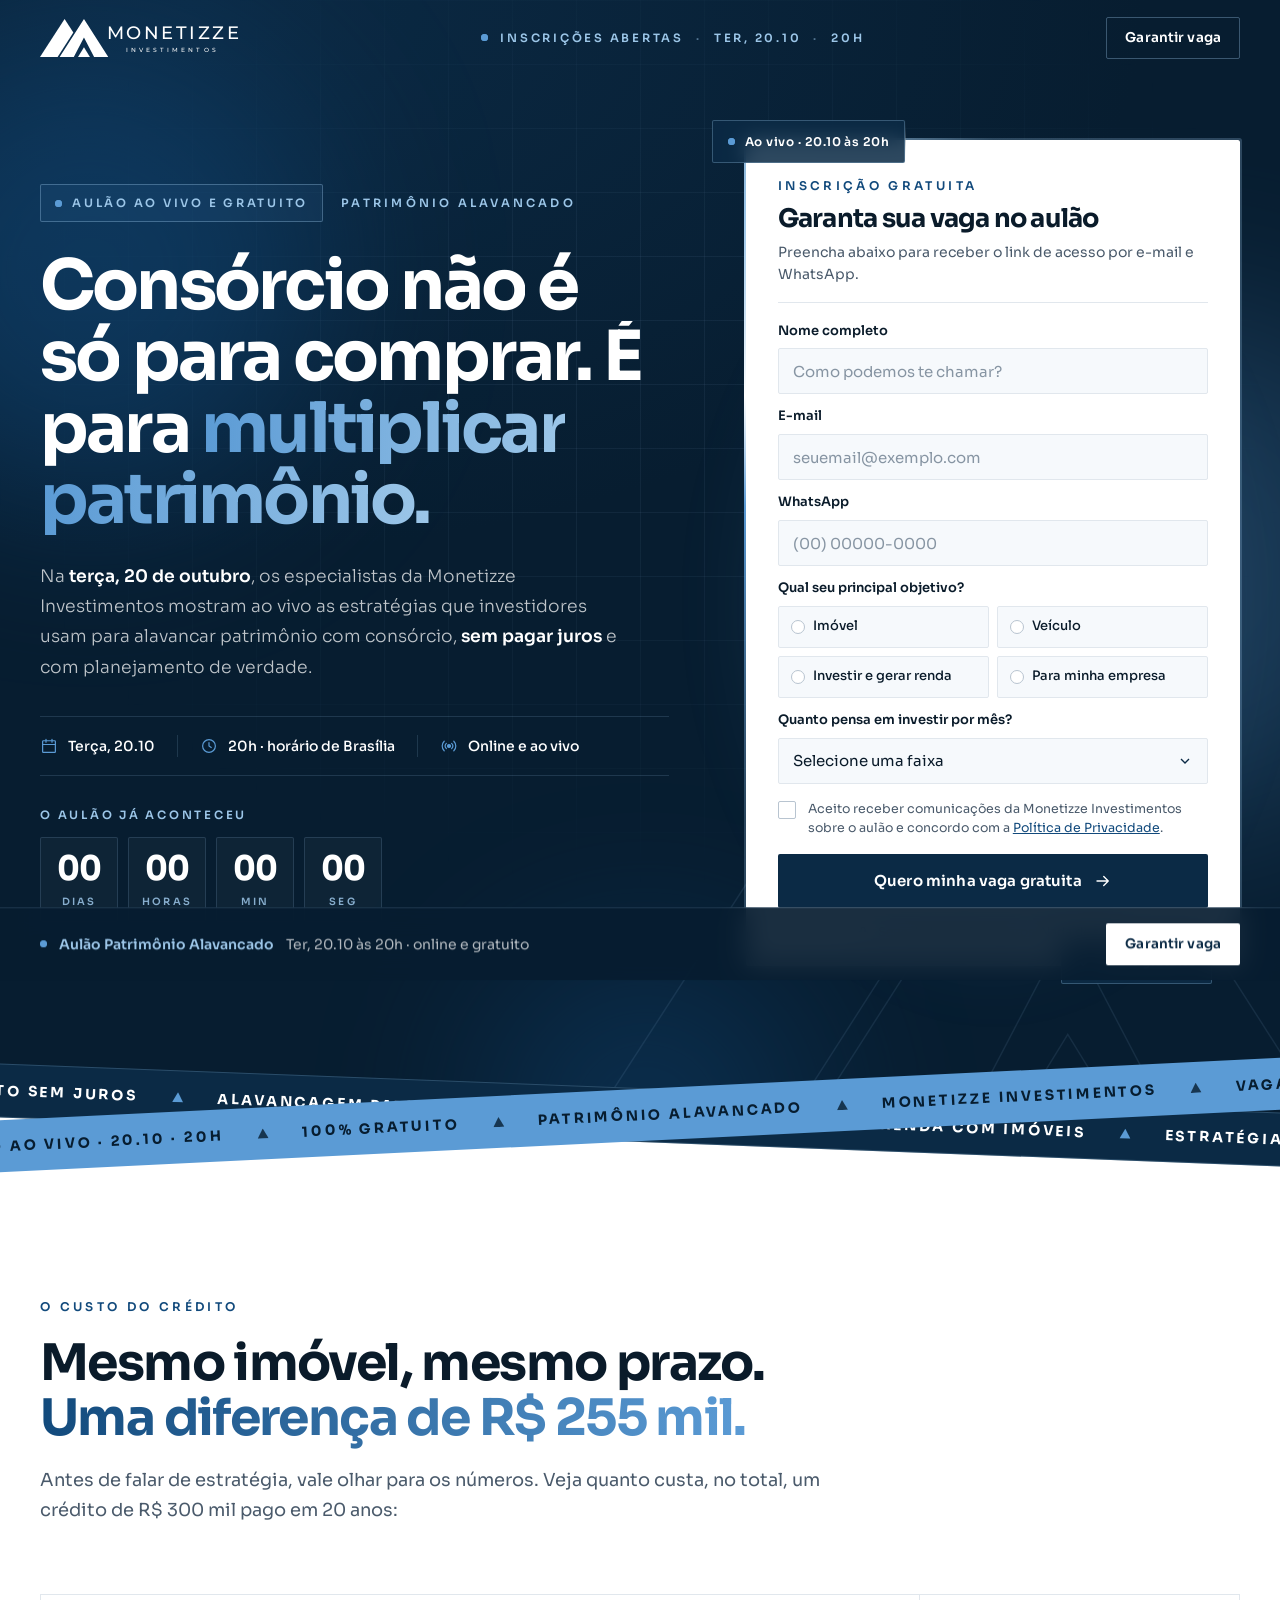
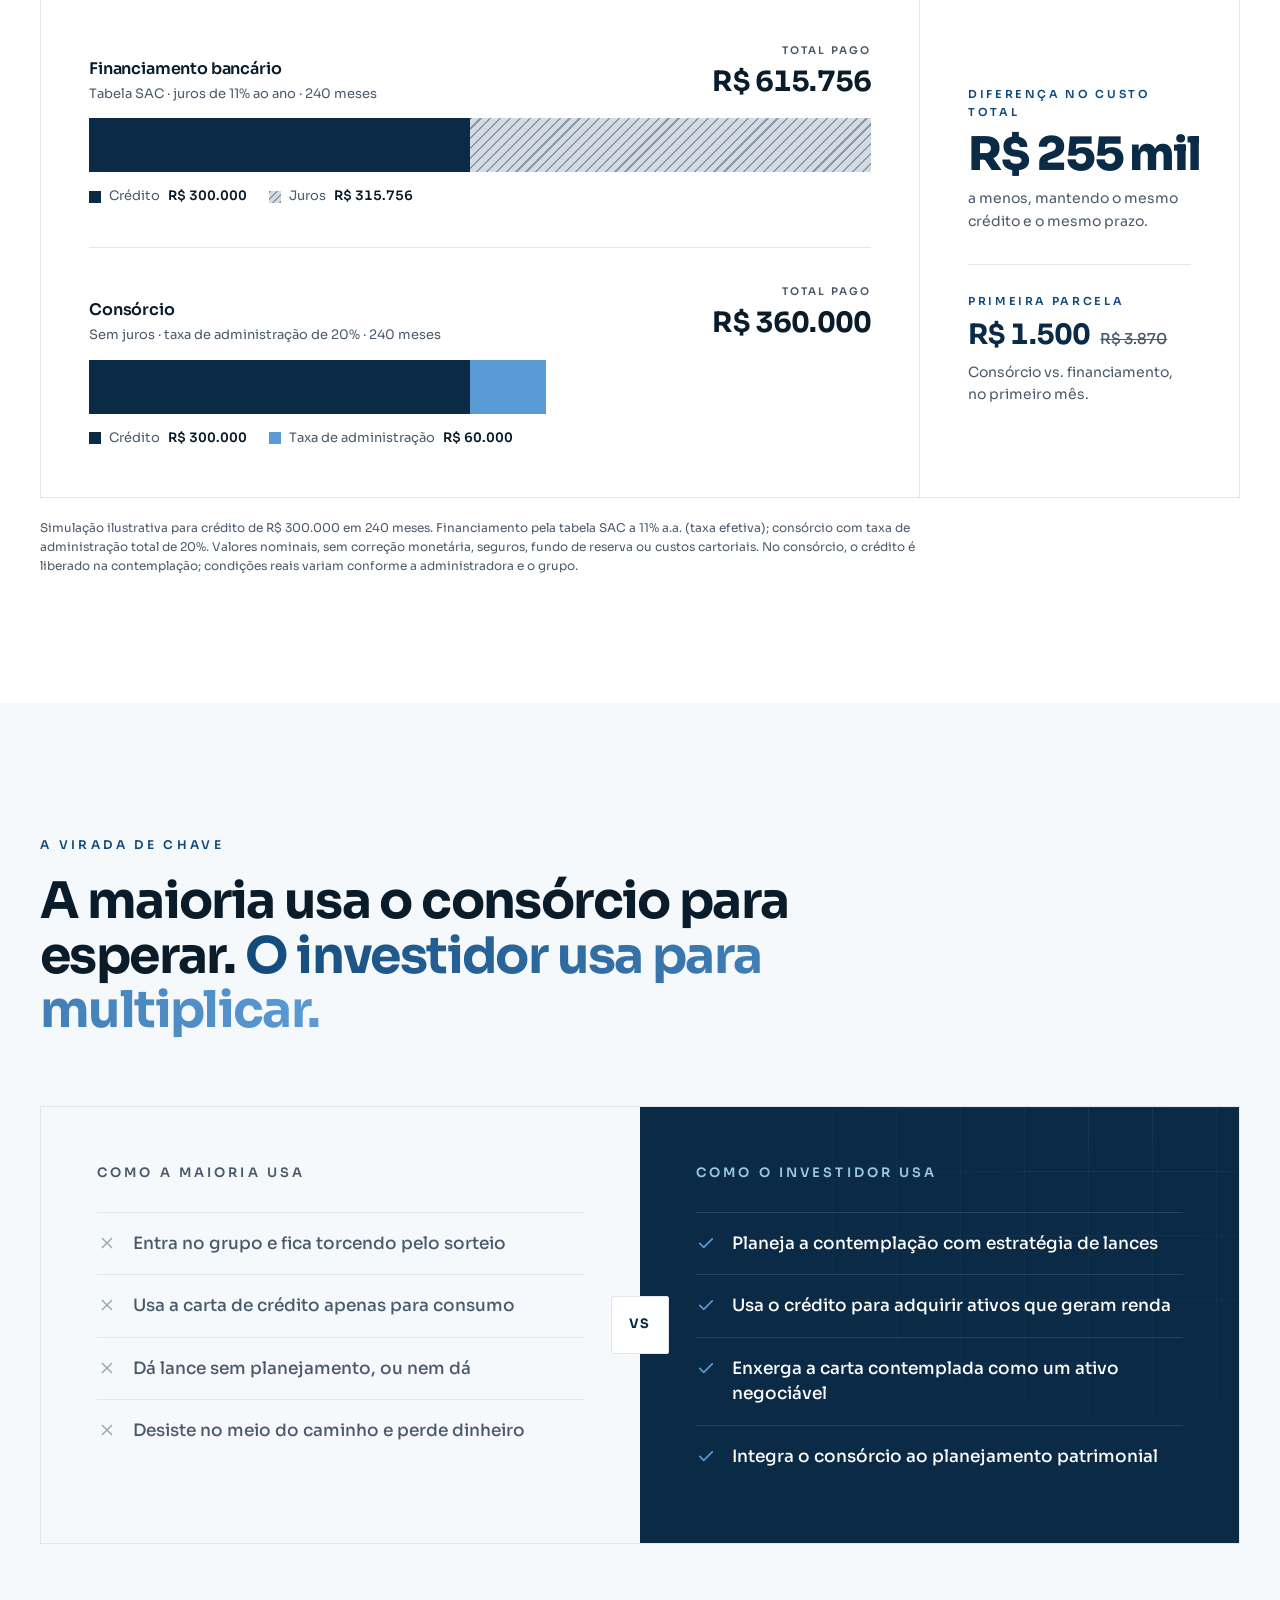
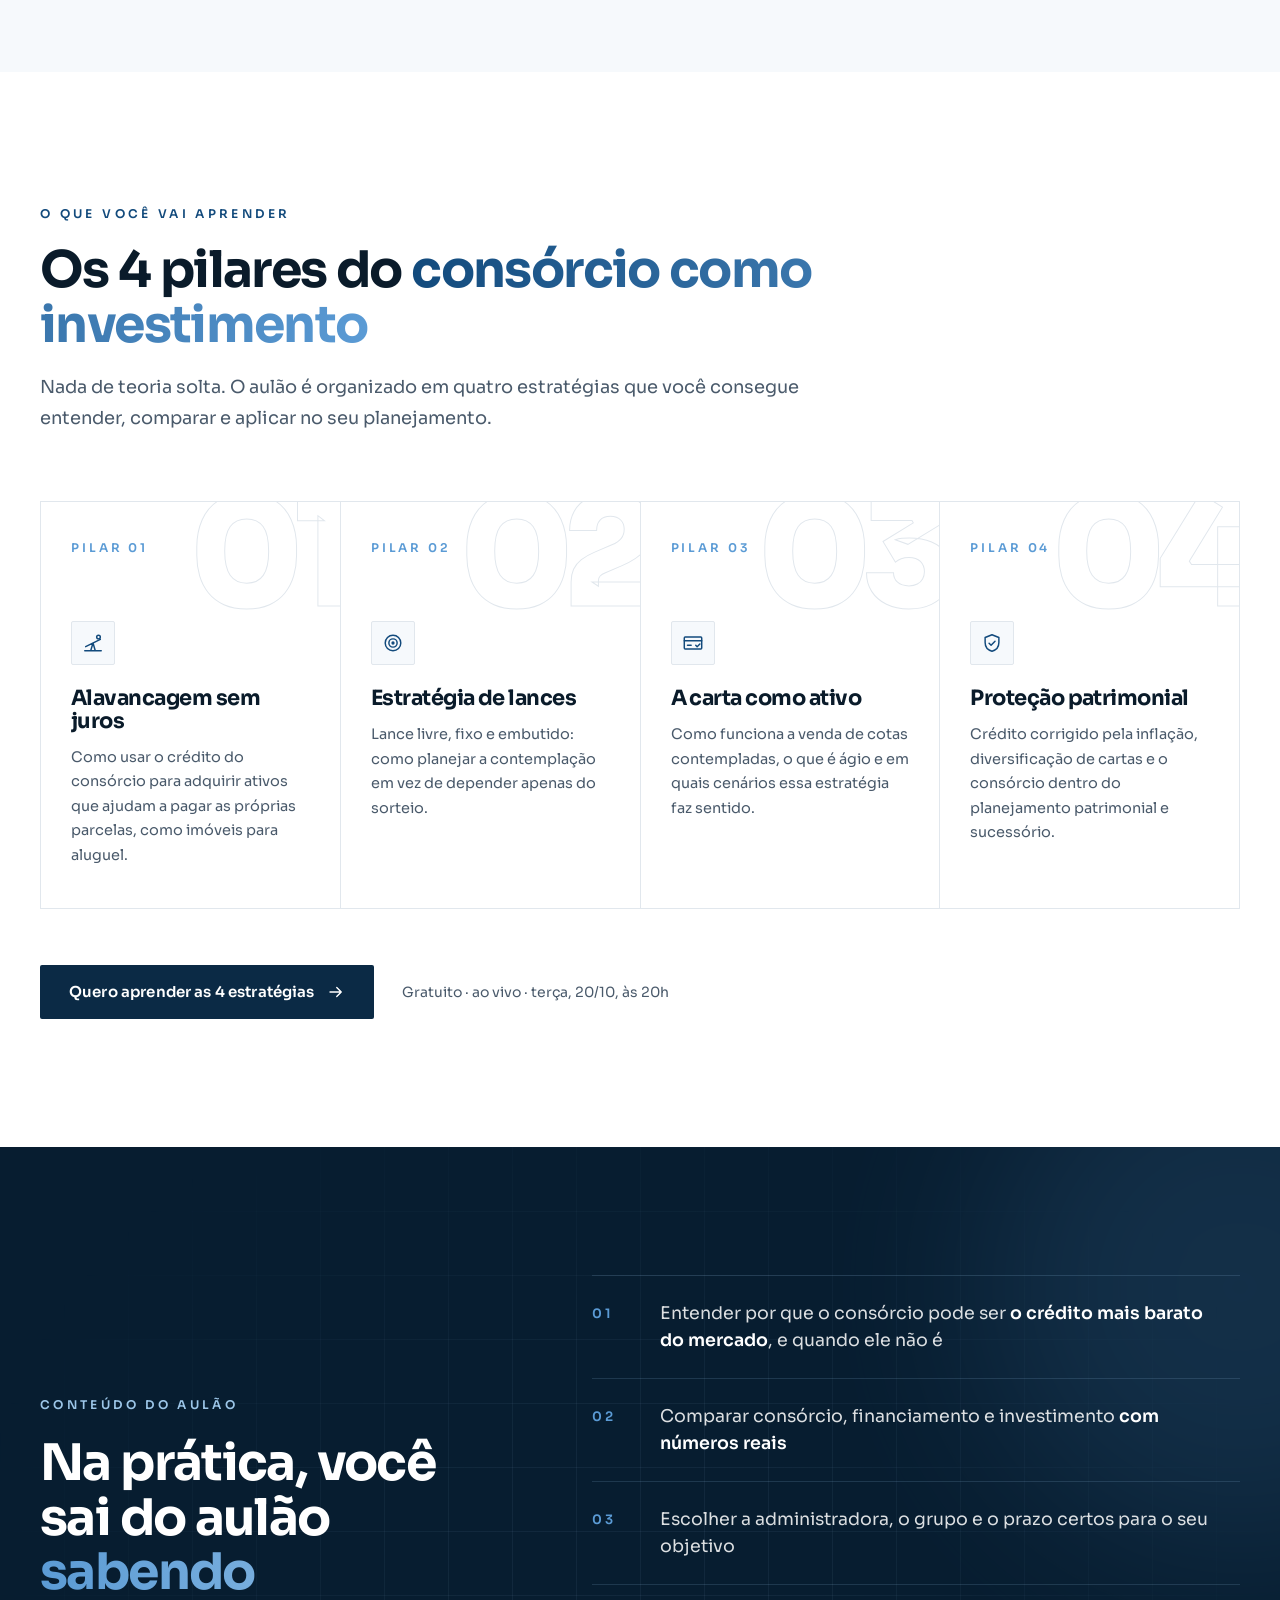
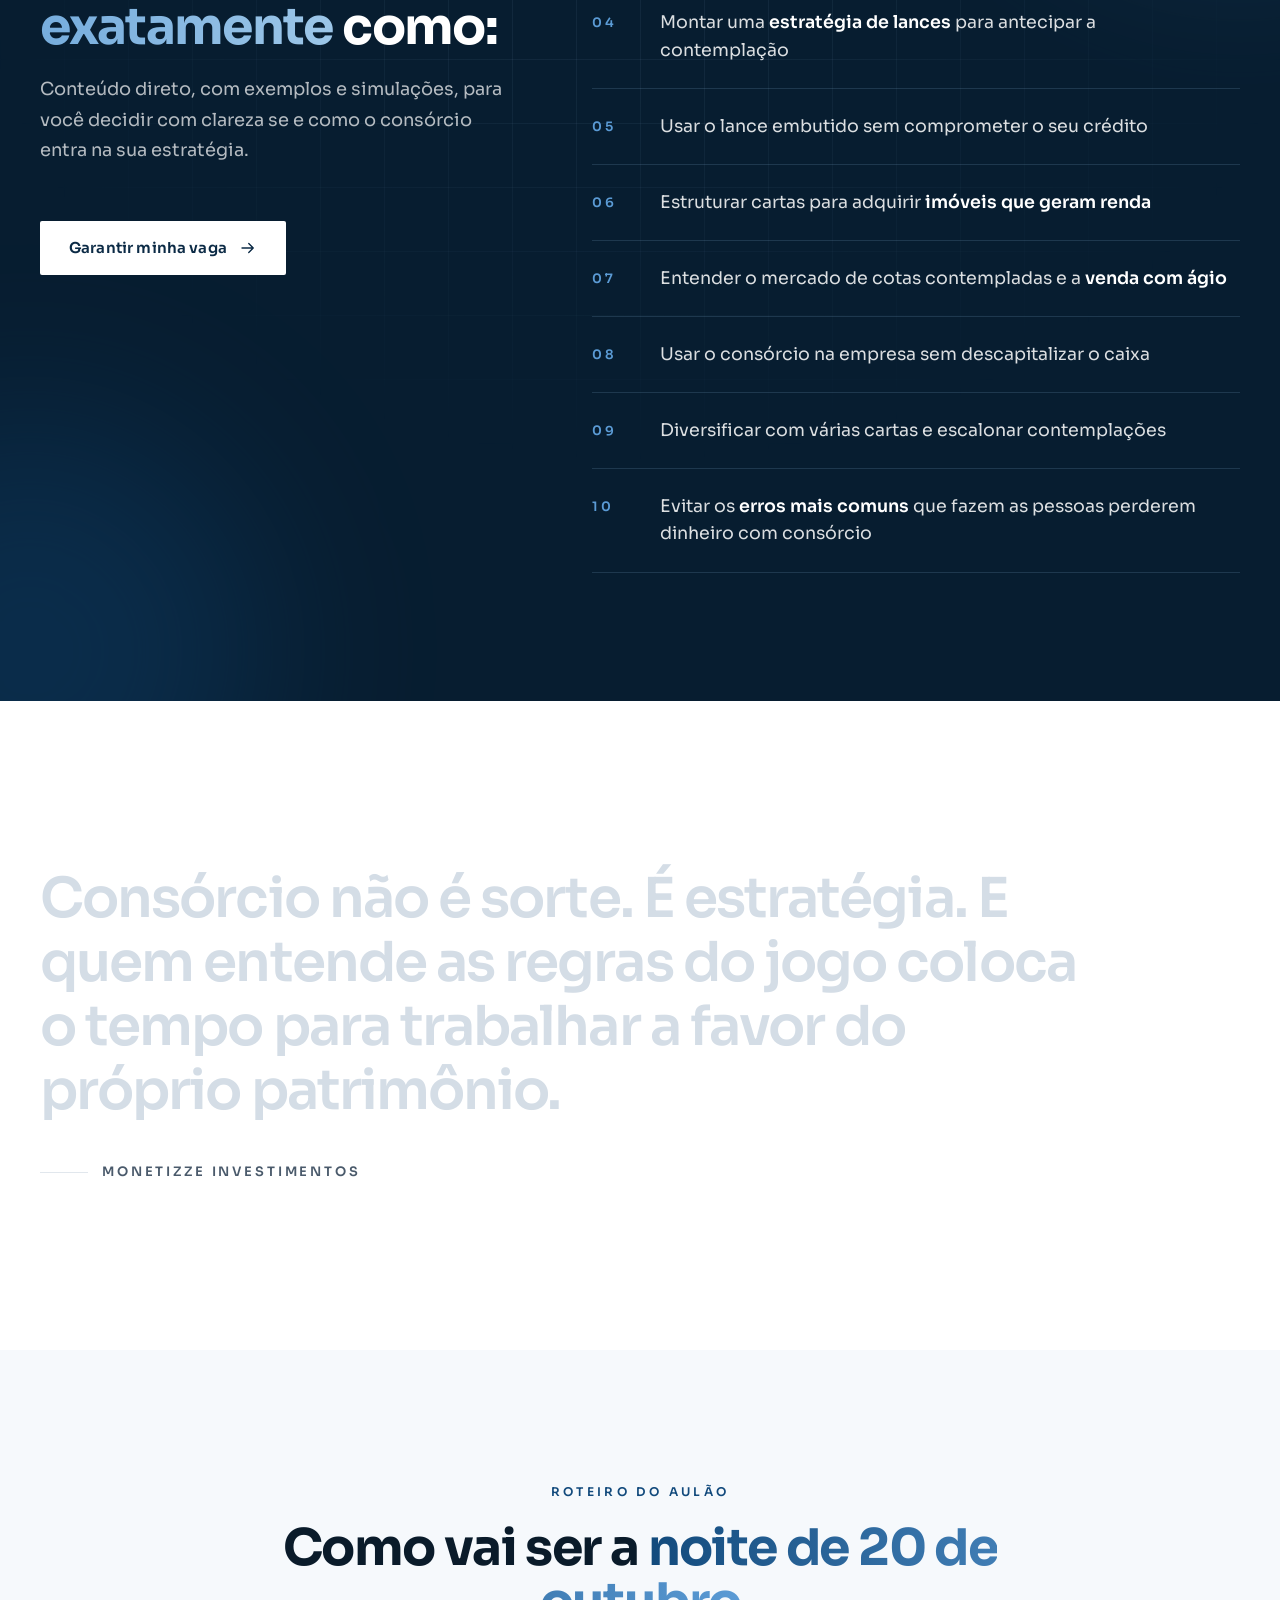
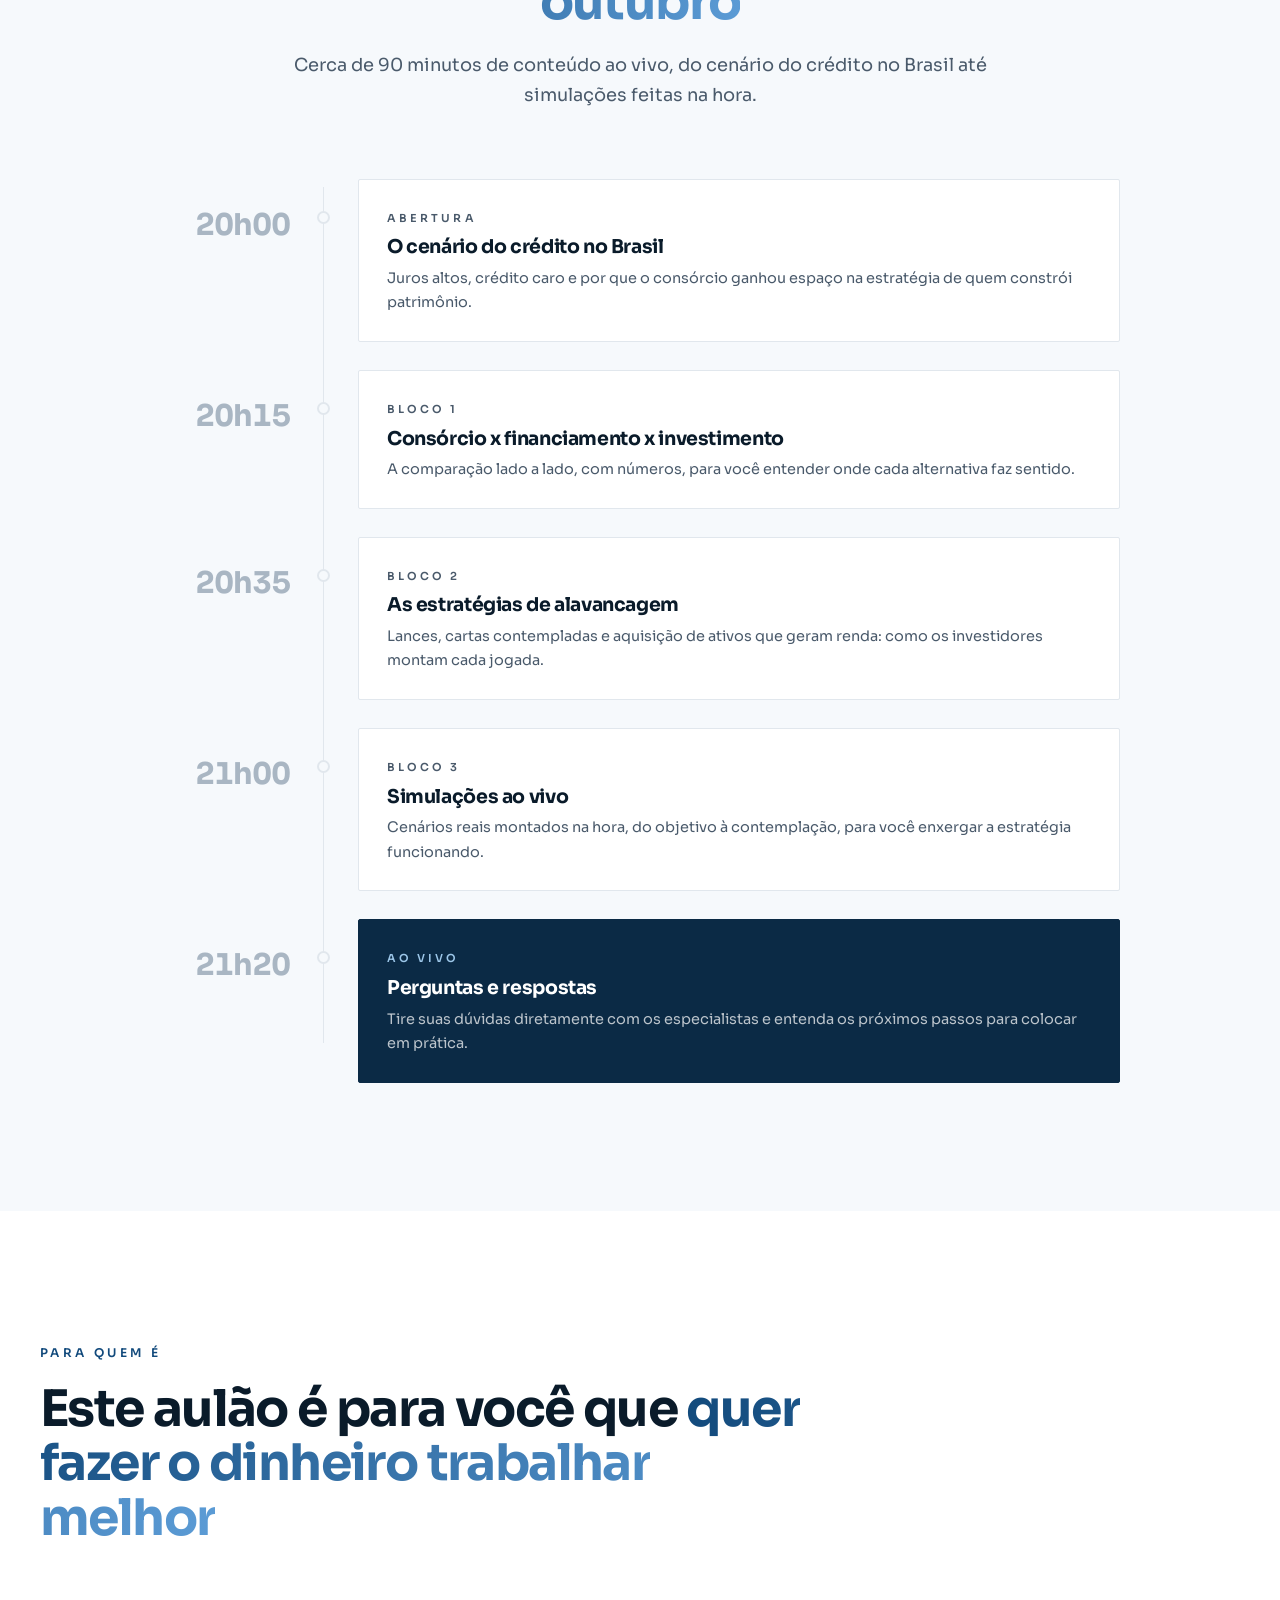
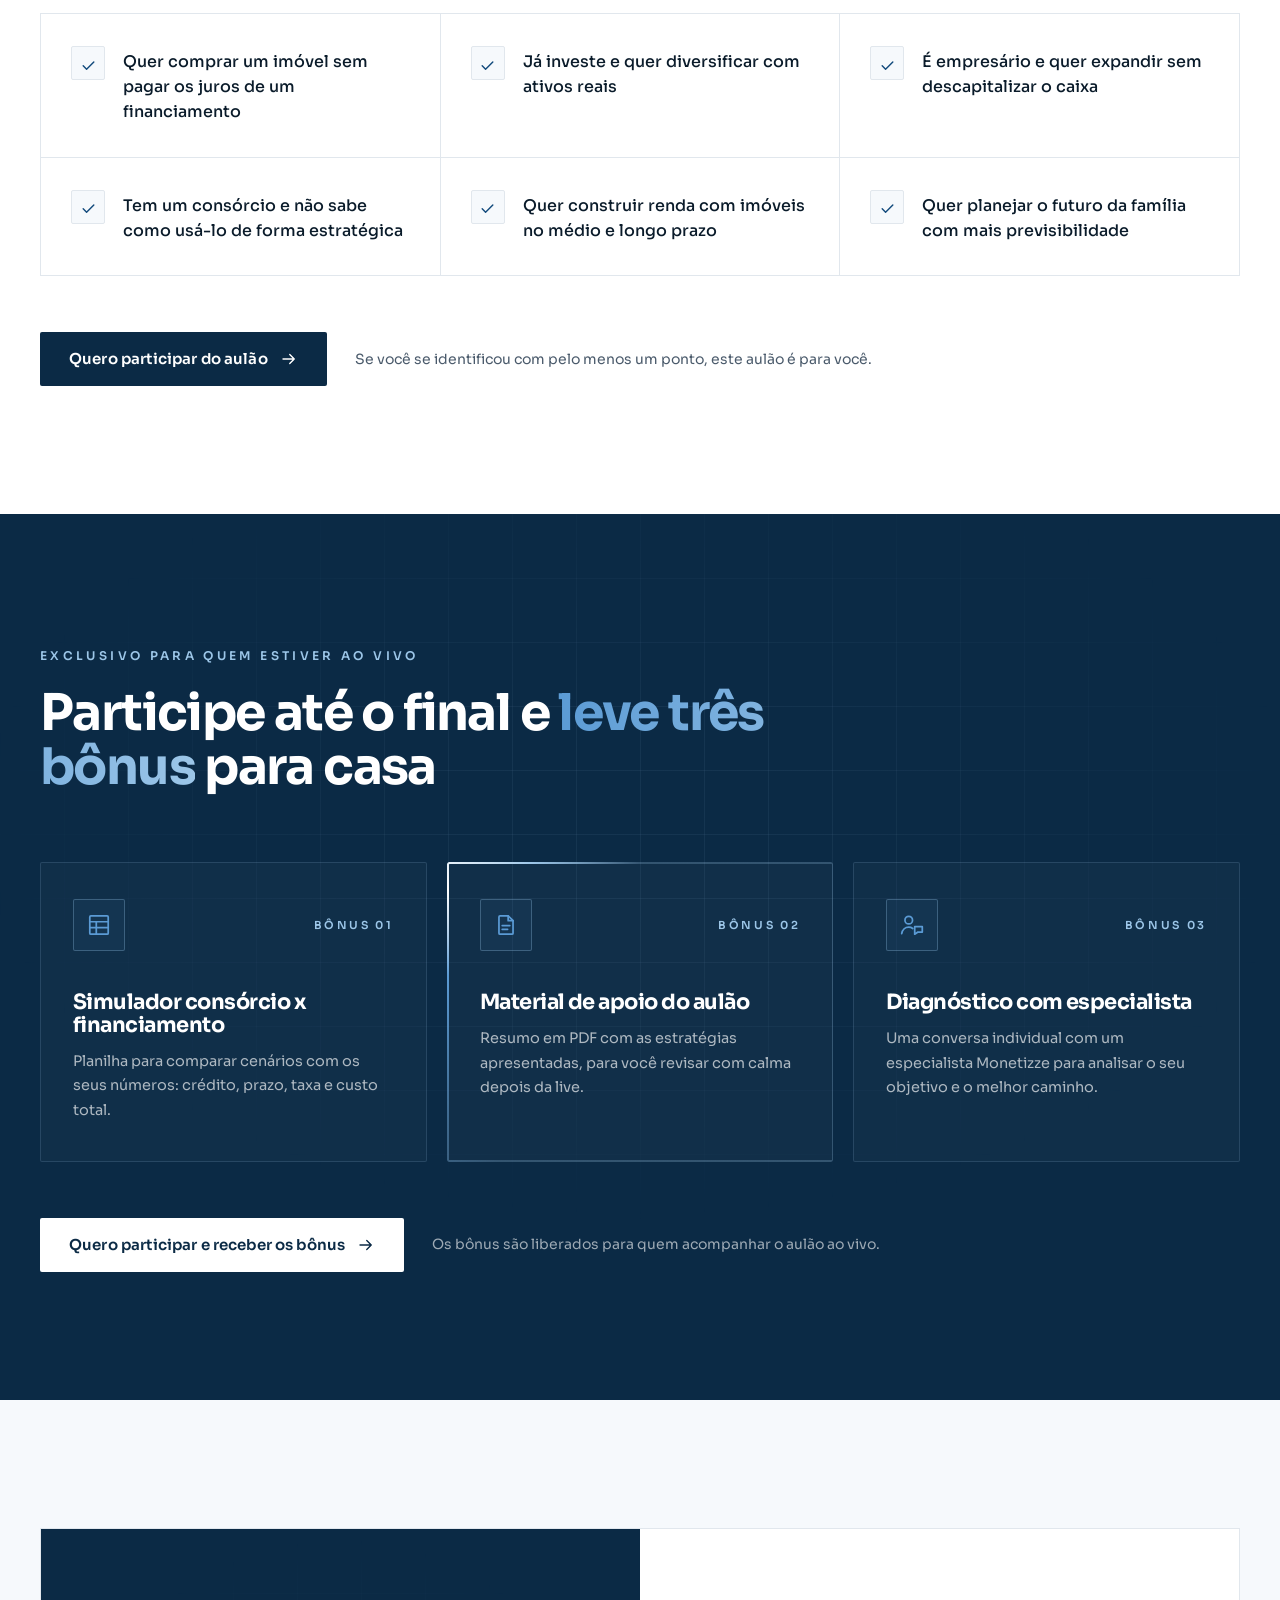
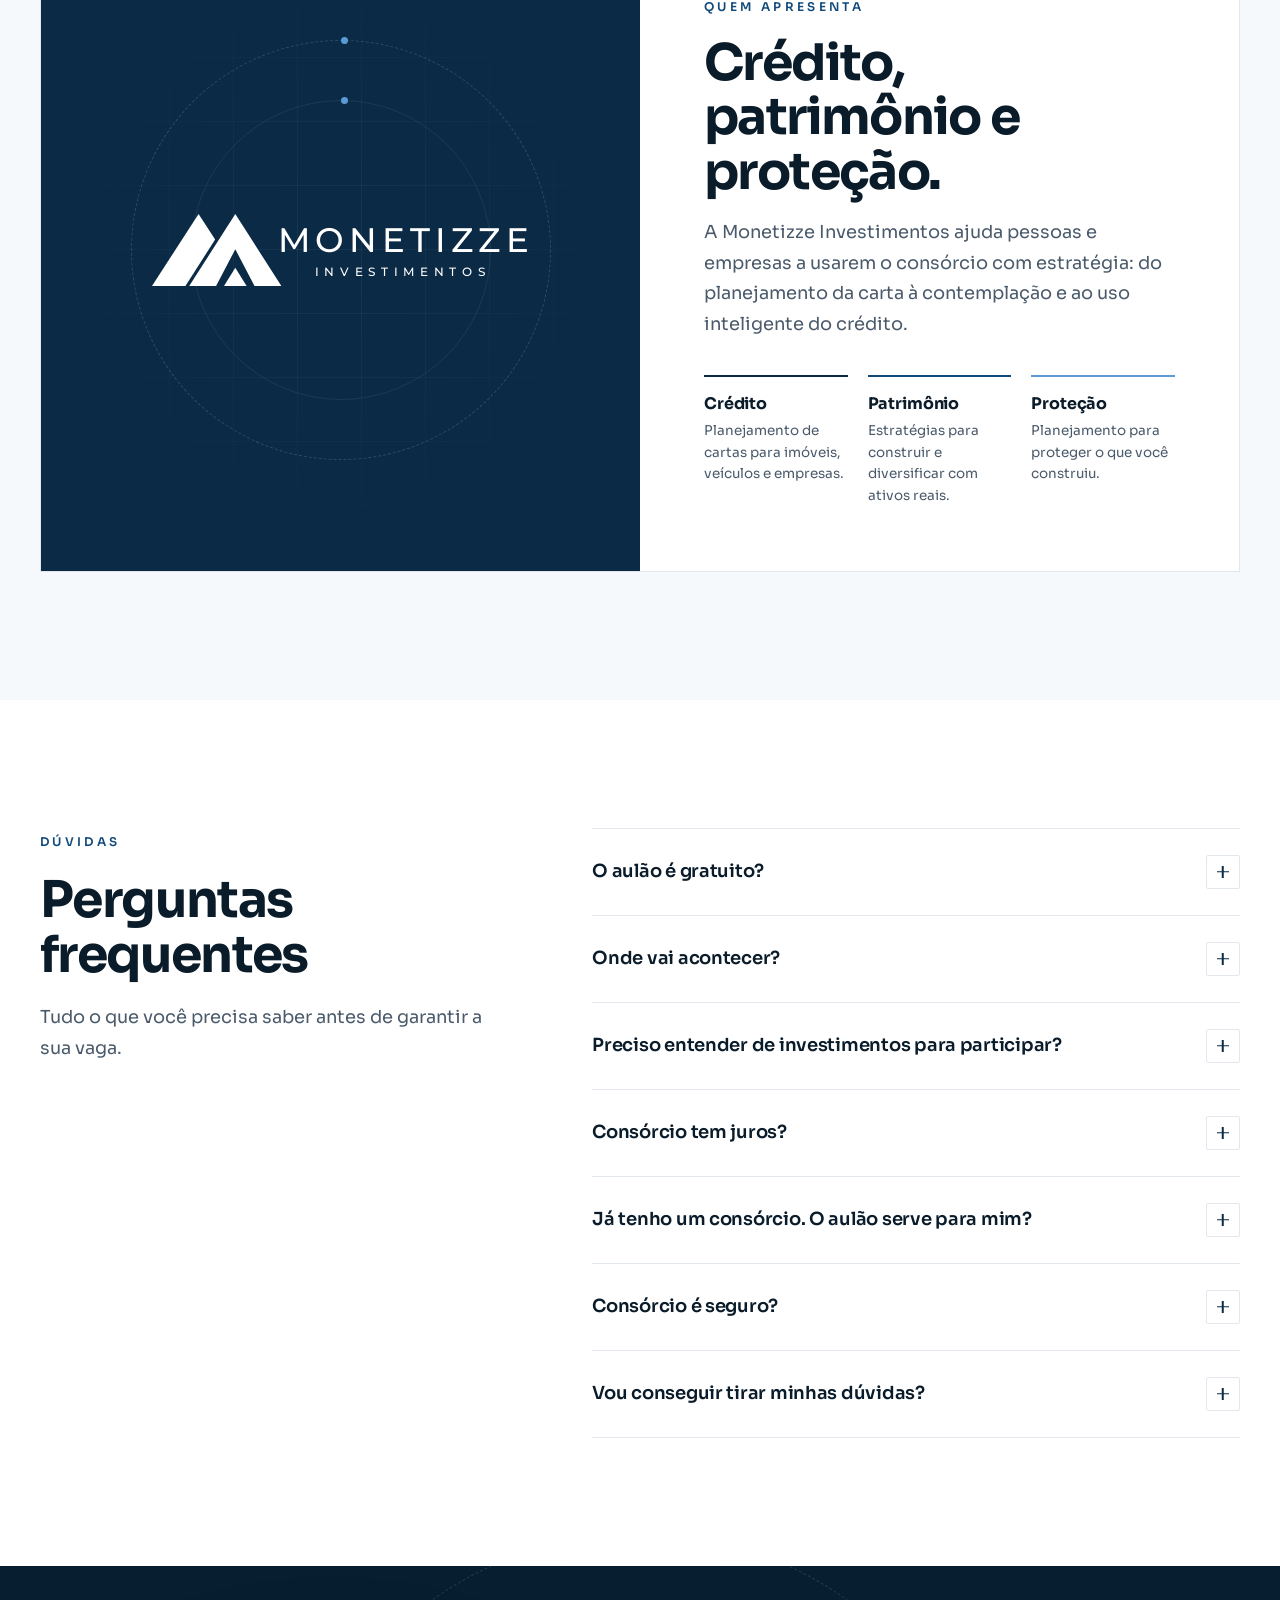
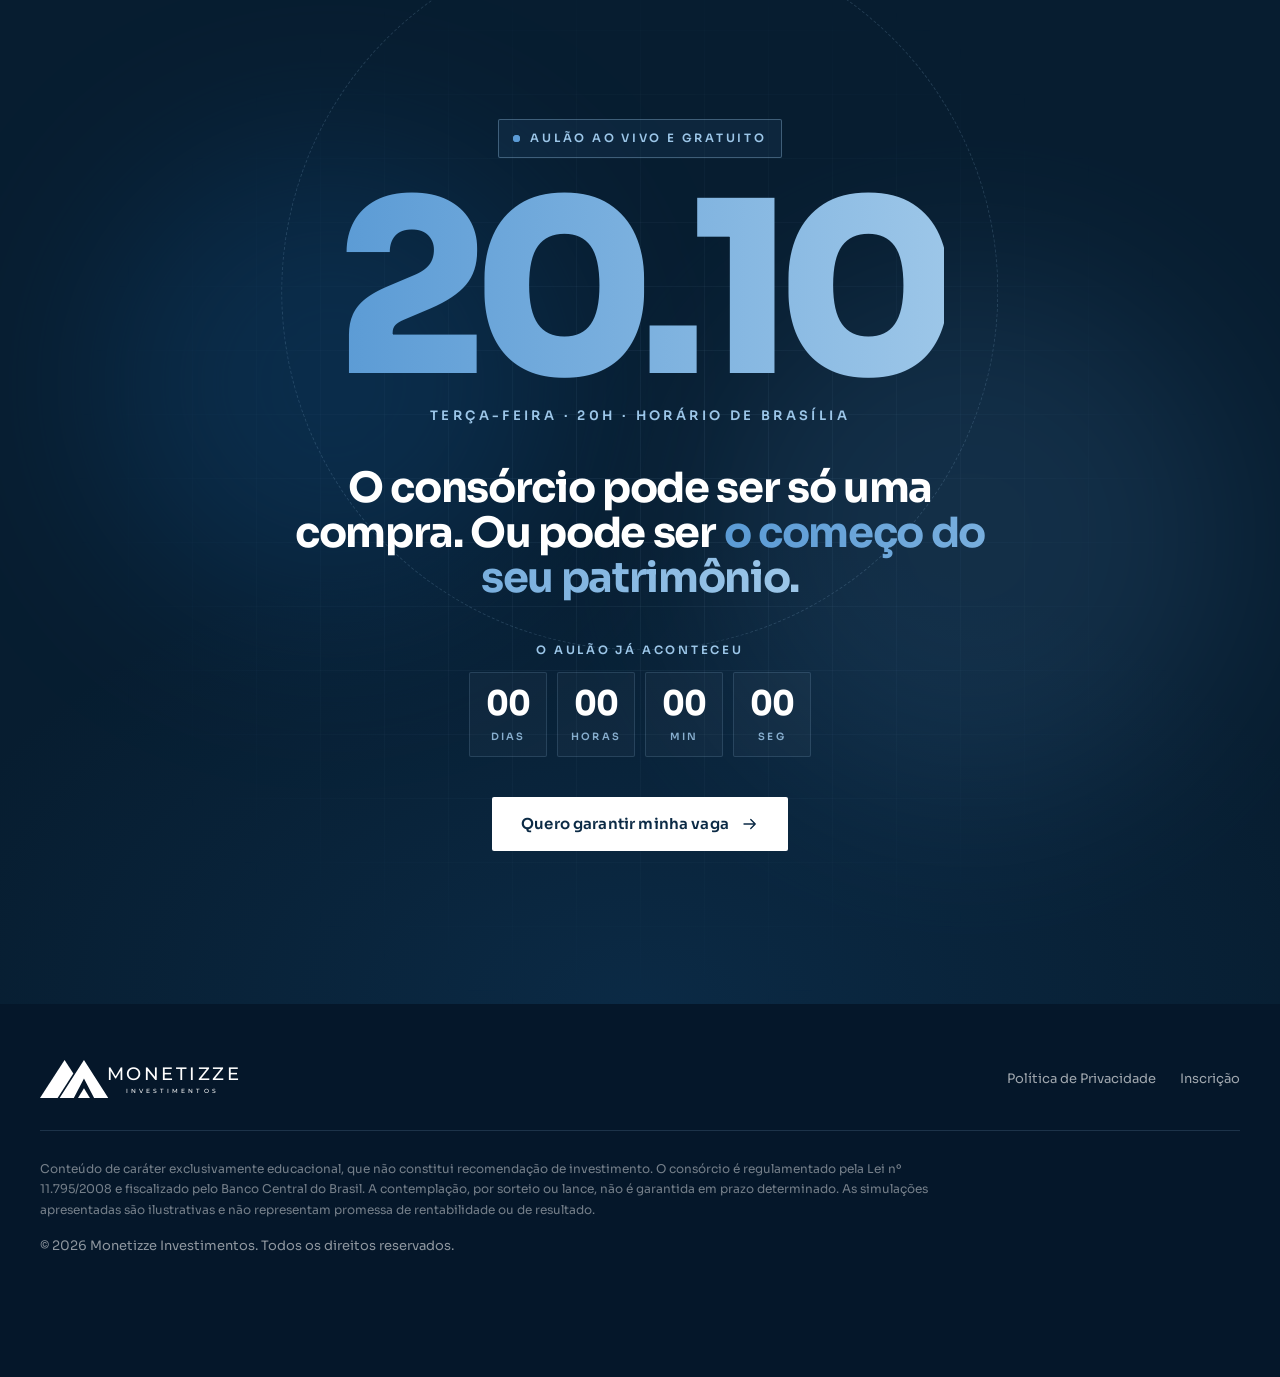
==== index.html @ 1f4e9ce9 "Corrigir selo "VS" sobreposto no mobile No celular, as colunas do bloco "como a maioria usa vs. como" ====
<!doctype html>
<html lang="pt-BR">
<head>
  <meta charset="utf-8">
  <meta name="viewport" content="width=device-width, initial-scale=1">
  <title>Aulão Patrimônio Alavancado | Monetizze Investimentos</title>
  <meta name="description" content="Aulão ao vivo e gratuito em 20/10: como usar o consórcio como estratégia de investimento para alavancar patrimônio sem pagar juros.">
  <meta name="theme-color" content="#071D30">
  <meta property="og:type" content="website">
  <meta property="og:title" content="Aulão Patrimônio Alavancado | Monetizze Investimentos">
  <meta property="og:description" content="Consórcio não é só para comprar. É para multiplicar patrimônio. Aulão ao vivo e gratuito, terça, 20/10, às 20h.">
  <link rel="icon" href="data:image/svg+xml,%3Csvg xmlns='http://www.w3.org/2000/svg' viewBox='-10 -40 200 180'%3E%3Crect x='-10' y='-40' width='200' height='180' fill='%230B2A45'/%3E%3Cg fill='%23fff'%3E%3Cpath d='M0 100L64.7 0 87.7 35.5 46.4 100Z'/%3E%3Cpath fill-rule='evenodd' d='M51.7 100L115.7 0 179.7 100ZM89 100L115.7 49 142.4 100Z'/%3E%3Cpath d='M100 100L115.7 74.5 131.4 100Z'/%3E%3C/g%3E%3C/svg%3E">

  <link rel="preconnect" href="https://fonts.googleapis.com">
  <link rel="preconnect" href="https://fonts.gstatic.com" crossorigin>
  <link href="https://fonts.googleapis.com/css2?family=Montserrat:wght@500&family=Sora:wght@300;400;500;600;700;800&display=swap" rel="stylesheet">

  <script>document.documentElement.classList.add('js')</script>

  <style>
    /* ==========================================================
       Identidade visual Monetizze Investimentos
       ========================================================== */
    :root {
      --navy: #0B2A45;
      --navy-900: #071D30;
      --azul: #124A7C;
      --destaque: #5B9BD5;
      --claro: #9CC6E8;
      --branco: #FFFFFF;
      --fundo: #F6F9FC;
      --borda: #E1E7ED;
      --texto-2: #4A5A6B;
      --texto: #0A1B2A;
      --erro: #B42318;

      --linha-escura: rgba(156, 198, 232, .16);
      --r: 2px;
      --container: 1200px;
      --gutter: clamp(20px, 4vw, 40px);
      --ease: cubic-bezier(.22, 1, .36, 1);
      --header-h: 76px;
    }

    @property --a {
      syntax: '<angle>';
      inherits: false;
      initial-value: 0deg;
    }

    *, *::before, *::after { box-sizing: border-box; }
    html { scroll-behavior: smooth; -webkit-text-size-adjust: 100%; }
    body {
      margin: 0;
      font-family: 'Sora', system-ui, -apple-system, 'Segoe UI', sans-serif;
      font-size: 16px;
      line-height: 1.6;
      color: var(--texto);
      background: var(--branco);
      -webkit-font-smoothing: antialiased;
      text-rendering: optimizeLegibility;
    }
    img, svg { display: block; max-width: 100%; }
    a { color: inherit; }
    button, input, select { font: inherit; color: inherit; }
    ::selection { background: var(--claro); color: var(--navy-900); }

    .container { width: 100%; max-width: calc(var(--container) + var(--gutter) * 2); margin: 0 auto; padding: 0 var(--gutter); }
    .sr-only { position: absolute; width: 1px; height: 1px; padding: 0; margin: -1px; overflow: hidden; clip: rect(0 0 0 0); white-space: nowrap; border: 0; }
    .sprite { position: absolute; width: 0; height: 0; overflow: hidden; }

    /* ---------- Tipografia ---------- */
    h1, h2, h3 { margin: 0; font-weight: 700; letter-spacing: -.032em; line-height: 1.08; }
    p { margin: 0; }
    .label {
      display: inline-block;
      font-size: 12px;
      font-weight: 600;
      letter-spacing: .28em;
      text-transform: uppercase;
      color: var(--azul);
    }
    .on-dark .label, .label--light { color: var(--claro); }
    .h2 { font-size: clamp(1.9rem, 4.1vw, 3.15rem); }
    .lead { font-size: clamp(1rem, 1.4vw, 1.125rem); color: var(--texto-2); line-height: 1.7; }
    .on-dark .lead { color: rgba(255, 255, 255, .7); }

    .grad {
      background: linear-gradient(90deg, var(--azul), var(--destaque), var(--azul));
      background-size: 200% auto;
      -webkit-background-clip: text;
      background-clip: text;
      color: transparent;
      animation: gradient-pan 7s ease-in-out infinite;
    }
    .grad--light {
      background-image: linear-gradient(90deg, var(--destaque), var(--claro), var(--destaque));
    }

    /* ---------- Tag / selo ---------- */
    .tag {
      display: inline-flex;
      align-items: center;
      gap: 10px;
      padding: 9px 14px;
      border: 1px solid var(--claro);
      border-radius: var(--r);
      background: var(--branco);
      font-size: 11.5px;
      font-weight: 600;
      letter-spacing: .24em;
      text-transform: uppercase;
      color: var(--azul);
      white-space: nowrap;
    }
    .tag--dark { background: rgba(91, 155, 213, .08); border-color: rgba(156, 198, 232, .35); color: var(--claro); }
    .dot { position: relative; width: 7px; height: 7px; border-radius: 50%; background: var(--destaque); flex: none; }
    .dot::after { content: ''; position: absolute; inset: 0; border-radius: 50%; background: inherit; animation: ping 1.8s var(--ease) infinite; }

    /* ---------- Botões ---------- */
    .btn {
      position: relative;
      isolation: isolate;
      display: inline-flex;
      align-items: center;
      justify-content: center;
      gap: 12px;
      min-height: 54px;
      padding: 0 28px;
      border: 1px solid transparent;
      border-radius: var(--r);
      font-size: 15px;
      font-weight: 600;
      letter-spacing: .01em;
      line-height: 1.2;
      text-align: center;
      text-decoration: none;
      cursor: pointer;
      overflow: hidden;
      transition: background-color .3s var(--ease), color .3s var(--ease), border-color .3s var(--ease), transform .3s var(--ease);
    }
    .btn svg { width: 18px; height: 18px; flex: none; transition: transform .35s var(--ease); }
    .btn:hover svg.arrow { transform: translateX(4px); }
    .btn:active { transform: translateY(1px); }
    .btn:focus-visible { outline: 2px solid var(--destaque); outline-offset: 3px; }
    .btn--primary { background: var(--navy); color: var(--branco); }
    .btn--primary:hover { background: var(--azul); }
    .btn--light { background: var(--branco); color: var(--navy); }
    .btn--light:hover { background: var(--claro); }
    .btn--outline { background: transparent; border-color: var(--borda); color: var(--navy); }
    .btn--outline:hover { border-color: var(--navy); }
    .btn--ghost-dark { background: transparent; border-color: rgba(156, 198, 232, .35); color: var(--branco); }
    .btn--ghost-dark:hover { border-color: var(--claro); background: rgba(156, 198, 232, .08); }
    .btn--sm { min-height: 42px; padding: 0 18px; font-size: 13.5px; white-space: nowrap; flex: none; }
    .btn--block { width: 100%; }

    .btn--shine::after {
      content: '';
      position: absolute;
      z-index: -1;
      top: 0; bottom: 0; left: 0;
      width: 45%;
      background: linear-gradient(90deg, transparent, rgba(255, 255, 255, .28), transparent);
      transform: translateX(-120%) skewX(-20deg);
      animation: shine 3.6s var(--ease) infinite;
    }
    .btn--light.btn--shine::after { background: linear-gradient(90deg, transparent, rgba(91, 155, 213, .35), transparent); }
    .btn--pulse { animation: pulse-ring 2.2s var(--ease) infinite; }

    /* ---------- Revelação no scroll ---------- */
    .js [data-reveal] {
      opacity: 0;
      transform: translateY(28px);
      filter: blur(6px);
      transition: opacity .9s var(--ease), transform .9s var(--ease), filter .9s var(--ease);
      transition-delay: var(--d, 0s);
    }
    .js [data-reveal="left"] { transform: translateX(-32px); }
    .js [data-reveal="right"] { transform: translateX(32px); }
    .js [data-reveal="scale"] { transform: scale(.96); }
    .js [data-reveal].is-in { opacity: 1; transform: none; filter: none; }

    /* ---------- Barra de progresso de leitura ---------- */
    .progress {
      position: fixed;
      top: 0; left: 0; right: 0;
      z-index: 60;
      height: 2px;
      background: linear-gradient(90deg, var(--azul), var(--destaque), var(--claro));
      transform-origin: left;
      transform: scaleX(0);
    }

    /* ==========================================================
       Header
       ========================================================== */
    .header {
      position: fixed;
      top: 0; left: 0; right: 0;
      z-index: 50;
      color: var(--branco);
      border-bottom: 1px solid transparent;
      transition: background-color .4s var(--ease), border-color .4s var(--ease), backdrop-filter .4s;
    }
    .header.is-scrolled {
      background: rgba(7, 29, 48, .84);
      -webkit-backdrop-filter: saturate(150%) blur(14px);
      backdrop-filter: saturate(150%) blur(14px);
      border-color: rgba(156, 198, 232, .12);
    }
    .header__inner { display: flex; align-items: center; justify-content: space-between; gap: 24px; height: var(--header-h); }
    .header__info {
      display: flex;
      align-items: center;
      gap: 12px;
      font-size: 11.5px;
      font-weight: 600;
      letter-spacing: .24em;
      text-transform: uppercase;
      color: var(--claro);
    }
    .header__info .hi + .hi::before { content: '·'; margin-right: 12px; color: rgba(156, 198, 232, .5); }

    .logo { display: inline-flex; color: currentColor; text-decoration: none; }
    .logo svg { height: 38px; width: auto; aspect-ratio: 525 / 100; }

    /* ==========================================================
       Hero
       ========================================================== */
    .hero {
      position: relative;
      isolation: isolate;
      overflow: hidden;
      color: var(--branco);
      background: radial-gradient(120% 80% at 15% 0%, var(--navy) 0%, var(--navy-900) 62%);
      padding: calc(var(--header-h) + clamp(32px, 5vw, 64px)) 0 clamp(120px, 12vw, 150px);
    }
    .bg-grid {
      position: absolute;
      inset: 0;
      z-index: -1;
      background-image:
        linear-gradient(rgba(156, 198, 232, .07) 1px, transparent 1px),
        linear-gradient(90deg, rgba(156, 198, 232, .07) 1px, transparent 1px);
      background-size: 64px 64px;
      -webkit-mask-image: radial-gradient(ellipse 70% 60% at 50% 35%, #000 20%, transparent 75%);
      mask-image: radial-gradient(ellipse 70% 60% at 50% 35%, #000 20%, transparent 75%);
      pointer-events: none;
    }
    .blob {
      position: absolute;
      z-index: -1;
      border-radius: 50%;
      filter: blur(90px);
      opacity: .5;
      pointer-events: none;
      animation: blob 18s ease-in-out infinite;
    }
    .blob--1 { width: 460px; height: 460px; left: -140px; top: 40px; background: var(--azul); }
    .blob--2 { width: 520px; height: 520px; right: -160px; top: 28%; background: var(--destaque); opacity: .22; animation-delay: -6s; }
    .blob--3 { width: 320px; height: 320px; left: 38%; bottom: -160px; background: var(--azul); opacity: .4; animation-delay: -11s; }

    .hero__mark {
      position: absolute;
      z-index: -1;
      right: -4%;
      bottom: -2%;
      width: min(760px, 70vw);
      fill: none;
      stroke: rgba(156, 198, 232, .1);
      stroke-width: .35;
      pointer-events: none;
    }

    .hero__inner {
      display: grid;
      grid-template-columns: minmax(0, 1.12fr) minmax(0, .88fr);
      gap: clamp(40px, 6vw, 88px);
      align-items: center;
    }
    .hero__eyebrow { display: flex; flex-wrap: wrap; align-items: center; gap: 14px 18px; margin-bottom: 28px; }
    .hero__eyebrow .label { font-size: 11.5px; }
    .hero__title {
      font-size: clamp(2.35rem, 5.4vw, 4.5rem);
      line-height: 1.03;
      letter-spacing: -.04em;
      max-width: 13.5em;
    }
    .hero__title em { font-style: normal; }
    .hero__sub {
      margin-top: 26px;
      max-width: 34em;
      font-size: clamp(1rem, 1.35vw, 1.13rem);
      font-weight: 300;
      line-height: 1.75;
      color: rgba(255, 255, 255, .74);
    }
    .hero__sub strong { font-weight: 600; color: var(--branco); }

    .meta {
      display: flex;
      flex-wrap: wrap;
      gap: 12px 0;
      margin-top: 34px;
      padding: 18px 0;
      border-top: 1px solid var(--linha-escura);
      border-bottom: 1px solid var(--linha-escura);
    }
    .meta__item {
      display: flex;
      align-items: center;
      gap: 10px;
      padding-right: 22px;
      margin-right: 22px;
      border-right: 1px solid var(--linha-escura);
      font-size: 14px;
      font-weight: 500;
    }
    .meta__item:last-child { border-right: 0; margin-right: 0; padding-right: 0; }
    .meta__item svg { width: 18px; height: 18px; color: var(--destaque); flex: none; }

    /* Título com entrada palavra a palavra */
    .w { display: inline-block; overflow: hidden; vertical-align: top; padding-bottom: .1em; margin-bottom: -.1em; }
    .w__i { display: inline-block; transform: translateY(108%); animation: word-up 1s var(--ease) forwards; animation-delay: calc(var(--i) * 55ms + .15s); }
    .w__i.grad { animation: word-up 1s var(--ease) forwards, gradient-pan 7s ease-in-out infinite; animation-delay: calc(var(--i) * 55ms + .15s), 0s; }

    /* ---------- Contagem regressiva ---------- */
    .cd-wrap { margin-top: 30px; }
    .cd-caption { display: block; margin-bottom: 12px; font-size: 11.5px; font-weight: 600; letter-spacing: .24em; text-transform: uppercase; color: var(--claro); }
    .cd { display: flex; gap: 10px; }
    .cd__box {
      min-width: 78px;
      padding: 14px 10px 11px;
      border: 1px solid var(--linha-escura);
      border-radius: var(--r);
      background: rgba(255, 255, 255, .03);
      text-align: center;
    }
    .cd__num { display: block; font-size: clamp(26px, 3vw, 34px); font-weight: 700; line-height: 1; letter-spacing: -.02em; font-variant-numeric: tabular-nums; }
    .cd__num.tick { animation: tick .5s var(--ease); }
    .cd__lbl { display: block; margin-top: 8px; font-size: 10px; font-weight: 600; letter-spacing: .22em; text-transform: uppercase; color: rgba(156, 198, 232, .85); }
    .cd--center { justify-content: center; }

    /* ==========================================================
       Formulário
       ========================================================== */
    .form-wrap { position: relative; scroll-margin-top: calc(var(--header-h) + 24px); }
    .form-card {
      position: relative;
      z-index: 1;
      background: var(--branco);
      color: var(--texto);
      border-radius: var(--r);
      padding: clamp(24px, 2.6vw, 32px) clamp(22px, 2.6vw, 32px) clamp(20px, 2.2vw, 24px);
    }
    .glow::before {
      content: '';
      position: absolute;
      inset: -1px;
      z-index: -1;
      border-radius: inherit;
      padding: 1.5px;
      background: conic-gradient(from var(--a), rgba(156, 198, 232, .25) 0 62%, var(--destaque) 78%, var(--branco) 84%, var(--claro) 90%, rgba(156, 198, 232, .25) 100%);
      -webkit-mask: linear-gradient(#000 0 0) content-box, linear-gradient(#000 0 0);
      -webkit-mask-composite: xor;
      mask: linear-gradient(#000 0 0) content-box exclude, linear-gradient(#000 0 0);
      animation: rotate-a 6s linear infinite;
      pointer-events: none;
    }
    .form-card.glow::before { inset: -2px; padding: 2px; }
    .form-halo {
      position: absolute;
      inset: 8% -6% -4%;
      z-index: 0;
      background: radial-gradient(closest-side, rgba(91, 155, 213, .38), transparent);
      filter: blur(30px);
      pointer-events: none;
    }

    .form-card__head { margin-bottom: 18px; padding-bottom: 16px; border-bottom: 1px solid var(--borda); }
    .form-card__head .label { margin-bottom: 10px; }
    .form-card__title { font-size: clamp(1.4rem, 2vw, 1.65rem); letter-spacing: -.03em; }
    .form-card__desc { margin-top: 8px; font-size: 14px; color: var(--texto-2); line-height: 1.6; }

    .field { position: relative; margin-bottom: 12px; }
    .field > label, .field > .field__label { display: block; margin-bottom: 7px; font-size: 13px; font-weight: 600; color: var(--texto); }
    .input, .select {
      width: 100%;
      height: 46px;
      padding: 0 14px;
      border: 1px solid var(--borda);
      border-radius: var(--r);
      background: var(--fundo);
      font-size: 15px;
      color: var(--texto);
      transition: border-color .25s, background-color .25s, box-shadow .25s;
      -webkit-appearance: none;
      appearance: none;
    }
    .input::placeholder { color: #8795A3; }
    .input:hover, .select:hover { border-color: #C8D3DE; }
    .input:focus, .select:focus { outline: none; border-color: var(--destaque); background: var(--branco); box-shadow: 0 0 0 3px rgba(91, 155, 213, .18); }
    .select {
      padding-right: 40px;
      cursor: pointer;
      background-image: url("data:image/svg+xml,%3Csvg xmlns='http://www.w3.org/2000/svg' viewBox='0 0 24 24' fill='none' stroke='%230B2A45' stroke-width='2'%3E%3Cpath d='M6 9l6 6 6-6'/%3E%3C/svg%3E");
      background-repeat: no-repeat;
      background-position: right 14px center;
      background-size: 16px;
    }
    .select:invalid { color: #8795A3; }
    .select option { color: var(--texto); }
    .field__error { display: none; margin-top: 6px; font-size: 12.5px; color: var(--erro); }
    .field.is-invalid .input, .field.is-invalid .select { border-color: var(--erro); background: #FFF8F7; }
    .field.is-invalid .field__error { display: block; }

    .chips { display: grid; grid-template-columns: 1fr 1fr; gap: 8px; }
    .chip { position: relative; }
    .chip input { position: absolute; opacity: 0; pointer-events: none; }
    .chip span {
      display: flex;
      align-items: center;
      gap: 8px;
      min-height: 42px;
      padding: 8px 12px;
      border: 1px solid var(--borda);
      border-radius: var(--r);
      background: var(--fundo);
      font-size: 13px;
      font-weight: 500;
      line-height: 1.3;
      cursor: pointer;
      transition: background-color .25s, border-color .25s, color .25s;
    }
    .chip span::before {
      content: '';
      width: 14px; height: 14px;
      flex: none;
      border: 1px solid #B8C4D0;
      border-radius: 50%;
      background: var(--branco);
      transition: border-color .25s, box-shadow .25s;
    }
    .chip:hover span { border-color: #C8D3DE; }
    .chip input:checked + span { background: var(--navy); border-color: var(--navy); color: var(--branco); }
    .chip input:checked + span::before { border-color: var(--branco); box-shadow: inset 0 0 0 3px var(--navy), inset 0 0 0 10px var(--destaque); }
    .chip input:focus-visible + span { outline: 2px solid var(--destaque); outline-offset: 2px; }

    .field > .consent { display: flex; gap: 12px; align-items: flex-start; margin: 16px 0; cursor: pointer; font-size: 12.5px; font-weight: 400; line-height: 1.55; color: var(--texto-2); }
    .consent input { position: absolute; opacity: 0; pointer-events: none; }
    .consent__box {
      width: 18px; height: 18px;
      flex: none;
      margin-top: 1px;
      display: grid;
      place-items: center;
      border: 1px solid #B8C4D0;
      border-radius: var(--r);
      background: var(--branco);
      transition: background-color .2s, border-color .2s;
    }
    .consent__box svg { width: 12px; height: 12px; color: var(--branco); opacity: 0; transform: scale(.6); transition: opacity .2s, transform .25s var(--ease); }
    .consent input:checked + .consent__box { background: var(--navy); border-color: var(--navy); }
    .consent input:checked + .consent__box svg { opacity: 1; transform: none; }
    .consent input:focus-visible + .consent__box { outline: 2px solid var(--destaque); outline-offset: 2px; }
    .consent a { color: var(--azul); }
    .field.is-invalid .consent__box { border-color: var(--erro); }
    .field--consent .field__error { margin-top: -10px; margin-bottom: 14px; }

    .hp { position: absolute; left: -9999px; width: 1px; height: 1px; overflow: hidden; }
    .form-note { display: flex; align-items: center; justify-content: center; gap: 8px; margin-top: 14px; font-size: 12px; color: var(--texto-2); }
    .form-note svg { width: 14px; height: 14px; }
    .form-alert { display: none; margin-top: 12px; padding: 12px 14px; border: 1px solid #F2C9C4; background: #FFF8F7; color: var(--erro); font-size: 13px; border-radius: var(--r); }
    .form-alert.is-visible { display: block; }

    .btn .spinner { display: none; width: 18px; height: 18px; border: 2px solid rgba(255, 255, 255, .35); border-top-color: var(--branco); border-radius: 50%; animation: spin .8s linear infinite; }
    .btn.is-loading .spinner { display: block; }
    .btn.is-loading .btn__arrow { display: none; }
    .btn.is-loading { pointer-events: none; opacity: .9; }

    /* Sucesso */
    .success { display: none; text-align: center; padding: 8px 0 4px; }
    .form-card.is-done form, .form-card.is-done .form-card__head { display: none; }
    .form-card.is-done .success { display: block; animation: fade-up .8s var(--ease) both; }
    .success__icon { width: 72px; height: 72px; margin: 0 auto 20px; }
    .success__icon circle { stroke: var(--borda); }
    .success__icon .ring { stroke: var(--destaque); stroke-dasharray: 202; stroke-dashoffset: 202; transform: rotate(-90deg); transform-origin: center; }
    .success__icon .check { stroke: var(--navy); stroke-dasharray: 40; stroke-dashoffset: 40; }
    .form-card.is-done .success__icon .ring { animation: draw 1s var(--ease) .1s forwards; }
    .form-card.is-done .success__icon .check { animation: draw .6s var(--ease) .7s forwards; }
    .success h2 { font-size: 1.6rem; letter-spacing: -.03em; }
    .success p { margin: 10px auto 0; max-width: 30em; font-size: 14.5px; color: var(--texto-2); }
    .success__actions { display: grid; gap: 10px; margin-top: 24px; }
    .success__small { display: inline-flex; align-items: center; gap: 6px; margin-top: 14px; font-size: 13px; color: var(--azul); }
    .success__small svg { width: 15px; height: 15px; }

    /* Selos flutuantes */
    .float-badge {
      position: absolute;
      z-index: 2;
      display: inline-flex;
      align-items: center;
      gap: 10px;
      padding: 11px 15px;
      border: 1px solid rgba(156, 198, 232, .3);
      border-radius: var(--r);
      background: rgba(11, 42, 69, .86);
      -webkit-backdrop-filter: blur(10px);
      backdrop-filter: blur(10px);
      font-size: 12px;
      font-weight: 600;
      letter-spacing: .04em;
      color: var(--branco);
      white-space: nowrap;
      animation: float 7s ease-in-out infinite;
    }
    .float-badge svg { width: 16px; height: 16px; color: var(--destaque); }
    .float-badge--a { top: -20px; left: -34px; }
    .float-badge--b { bottom: -18px; right: 28px; animation-delay: -3.5s; }

    /* ==========================================================
       Faixas (marquee)
       ========================================================== */
    .tapes {
      position: relative;
      z-index: 2;
      height: 150px;
      margin-top: -75px;
      overflow: hidden;
      display: grid;
      place-items: center;
      pointer-events: none;
    }
    .tape {
      position: absolute;
      left: -5%;
      width: 110%;
      padding: 15px 0;
      overflow: hidden;
    }
    .tape--a { background: var(--destaque); color: var(--navy-900); transform: rotate(-2.8deg); }
    .tape--b { background: var(--navy); color: var(--branco); transform: rotate(2.2deg); border-block: 1px solid rgba(156, 198, 232, .22); }
    .tape__track { display: flex; align-items: center; gap: 34px; width: max-content; animation: marquee 38s linear infinite; }
    .tape--b .tape__track { animation-direction: reverse; animation-duration: 44s; }
    .tape__item { display: inline-flex; align-items: center; gap: 34px; font-size: 14px; font-weight: 700; letter-spacing: .2em; text-transform: uppercase; white-space: nowrap; }
    .tape__item svg { width: 11px; height: 10px; opacity: .8; }
    .tape--b .tape__item svg { color: var(--destaque); opacity: 1; }

    /* ==========================================================
       Seções
       ========================================================== */
    .section { position: relative; padding: clamp(88px, 10vw, 136px) 0; }
    .section--fundo { background: var(--fundo); }
    .section--dark { background: var(--navy-900); color: var(--branco); overflow: hidden; isolation: isolate; }
    .section--navy { background: var(--navy); color: var(--branco); overflow: hidden; isolation: isolate; }
    .section--tapes-top { padding-top: clamp(64px, 8vw, 104px); }

    .section-head { max-width: 780px; margin-bottom: clamp(44px, 6vw, 68px); }
    .section-head--center { margin-left: auto; margin-right: auto; text-align: center; }
    .section-head .label { margin-bottom: 20px; }
    .section-head .lead { margin-top: 20px; }

    /* ---------- Custo do crédito (gráfico) ---------- */
    .cost { display: grid; grid-template-columns: minmax(0, 1fr) 320px; gap: 0; border: 1px solid var(--borda); background: var(--branco); }
    .cost__bars { padding: clamp(28px, 4vw, 48px); }
    .cost__aside { padding: clamp(28px, 4vw, 48px); border-left: 1px solid var(--borda); display: flex; flex-direction: column; gap: 32px; justify-content: center; }
    .bar-row + .bar-row { margin-top: 40px; padding-top: 36px; border-top: 1px solid var(--borda); }
    .bar-row__head { display: flex; justify-content: space-between; align-items: flex-end; gap: 16px; margin-bottom: 14px; }
    .bar-row__title { font-size: 16px; font-weight: 600; letter-spacing: -.01em; }
    .bar-row__meta { display: block; margin-top: 2px; font-size: 13px; color: var(--texto-2); }
    .bar-row__total { font-size: clamp(20px, 2.4vw, 28px); font-weight: 700; letter-spacing: -.03em; font-variant-numeric: tabular-nums; white-space: nowrap; }
    .bar-row__total small { display: block; font-size: 10.5px; font-weight: 600; letter-spacing: .2em; text-transform: uppercase; color: var(--texto-2); text-align: right; }
    .bar { display: flex; height: 54px; width: var(--w); transform: scaleX(0); transform-origin: left; transition: transform 1.6s var(--ease) .2s; }
    .is-in .bar { transform: scaleX(1); }
    .bar__seg { height: 100%; }
    .bar__seg--credito { background: var(--navy); }
    .bar__seg--juros { background: repeating-linear-gradient(135deg, #8A98A7 0 1.5px, #D3DBE3 1.5px 7px); }
    .bar__seg--taxa { background: var(--destaque); }
    .legend { display: flex; flex-wrap: wrap; gap: 8px 22px; margin-top: 14px; font-size: 13px; color: var(--texto-2); }
    .legend span { display: inline-flex; align-items: center; gap: 8px; }
    .legend i { width: 12px; height: 12px; display: inline-block; }
    .legend b { color: var(--texto); font-weight: 600; font-variant-numeric: tabular-nums; }

    .stat__label { display: block; margin-bottom: 10px; font-size: 11px; font-weight: 600; letter-spacing: .24em; text-transform: uppercase; color: var(--azul); }
    .stat__value { font-size: clamp(2.2rem, 3.6vw, 3rem); font-weight: 800; letter-spacing: -.045em; line-height: 1; color: var(--navy); font-variant-numeric: tabular-nums; white-space: nowrap; }
    .stat__value--md { font-size: clamp(1.4rem, 2.2vw, 1.75rem); font-weight: 700; letter-spacing: -.03em; }
    .stat__text { margin-top: 10px; font-size: 14px; color: var(--texto-2); }
    .stat + .stat { padding-top: 28px; border-top: 1px solid var(--borda); }
    .vs-mini { display: flex; align-items: baseline; gap: 10px; flex-wrap: wrap; }
    .vs-mini s { font-size: 15px; font-weight: 500; color: var(--texto-2); text-decoration-thickness: 1px; }
    .footnote { margin-top: 20px; font-size: 12px; line-height: 1.6; color: var(--texto-2); max-width: 900px; }

    /* ---------- Versus ---------- */
    .versus { position: relative; display: grid; grid-template-columns: 1fr 1fr; border: 1px solid var(--borda); }
    .versus__col { padding: clamp(32px, 4.5vw, 56px); }
    .versus__col--muted { background: var(--fundo); }
    .versus__col--strong { position: relative; isolation: isolate; overflow: hidden; background: var(--navy); color: var(--branco); }
    .versus__col--strong .bg-grid { -webkit-mask-image: radial-gradient(ellipse at 80% 0%, #000, transparent 70%); mask-image: radial-gradient(ellipse at 80% 0%, #000, transparent 70%); }
    .versus__title { display: flex; align-items: center; gap: 12px; margin-bottom: 28px; font-size: 13px; font-weight: 600; letter-spacing: .24em; text-transform: uppercase; color: var(--texto-2); }
    .versus__col--strong .versus__title { color: var(--claro); }
    .versus__list { list-style: none; margin: 0; padding: 0; }
    .versus__list li { display: flex; gap: 16px; align-items: flex-start; padding: 18px 0; border-top: 1px solid var(--borda); font-size: clamp(15px, 1.4vw, 17px); font-weight: 500; line-height: 1.5; }
    .versus__col--muted .versus__list li { color: var(--texto-2); }
    .versus__col--strong .versus__list li { border-color: rgba(156, 198, 232, .16); }
    .versus__list svg { width: 20px; height: 20px; flex: none; margin-top: 2px; }
    .versus__col--muted svg { color: #9AA7B4; }
    .versus__col--strong svg { color: var(--destaque); }
    .versus__vs {
      position: absolute;
      z-index: 3;
      left: 50%; top: 50%;
      width: 58px; height: 58px;
      display: grid;
      place-items: center;
      transform: translate(-50%, -50%);
      background: var(--branco);
      border: 1px solid var(--borda);
      border-radius: var(--r);
      font-size: 13px;
      font-weight: 700;
      letter-spacing: .14em;
      color: var(--navy);
    }

    /* ---------- Pilares ---------- */
    .pillars { display: grid; grid-template-columns: repeat(4, 1fr); border-top: 1px solid var(--borda); border-left: 1px solid var(--borda); }
    .pillar {
      position: relative;
      isolation: isolate;
      overflow: hidden;
      min-height: 360px;
      padding: 36px 30px 40px;
      border-right: 1px solid var(--borda);
      border-bottom: 1px solid var(--borda);
      background: var(--branco);
      display: flex;
      flex-direction: column;
    }
    .spot::before {
      content: '';
      position: absolute;
      inset: 0;
      z-index: -1;
      background: radial-gradient(420px circle at var(--mx, 50%) var(--my, 50%), rgba(91, 155, 213, .12), transparent 45%);
      opacity: 0;
      transition: opacity .4s;
      pointer-events: none;
    }
    .spot:hover::before { opacity: 1; }
    .pillar::after {
      content: '';
      position: absolute;
      left: 0; top: 0;
      width: 100%; height: 2px;
      background: linear-gradient(90deg, var(--azul), var(--destaque));
      transform: scaleX(0);
      transform-origin: left;
      transition: transform .6s var(--ease);
    }
    .pillar:hover::after { transform: scaleX(1); }
    .pillar__ghost {
      position: absolute;
      z-index: -1;
      right: -8px;
      top: -22px;
      font-size: 150px;
      font-weight: 800;
      line-height: 1;
      letter-spacing: -.07em;
      color: transparent;
      -webkit-text-stroke: 1px var(--borda);
      transition: -webkit-text-stroke-color .5s, transform .7s var(--ease);
      pointer-events: none;
    }
    .pillar:hover .pillar__ghost { -webkit-text-stroke-color: var(--claro); transform: translate(-6px, 6px); }
    .pillar__num { font-size: 12px; font-weight: 600; letter-spacing: .24em; color: var(--destaque); }
    .pillar__icon { width: 44px; height: 44px; margin-top: 64px; display: grid; place-items: center; border: 1px solid var(--borda); border-radius: var(--r); color: var(--azul); background: var(--fundo); transition: background-color .4s, color .4s, border-color .4s; }
    .pillar__icon svg { width: 22px; height: 22px; }
    .pillar:hover .pillar__icon { background: var(--navy); border-color: var(--navy); color: var(--branco); }
    .pillar h3 { margin: 22px 0 12px; font-size: 21px; letter-spacing: -.025em; }
    .pillar p { font-size: 14.5px; line-height: 1.7; color: var(--texto-2); }

    .cta-row { display: flex; flex-wrap: wrap; align-items: center; gap: 16px 28px; margin-top: clamp(40px, 5vw, 56px); }
    .cta-row__text { font-size: 14px; color: var(--texto-2); }
    .on-dark .cta-row__text { color: rgba(255, 255, 255, .6); }

    /* ---------- Conteúdo detalhado (dark) ---------- */
    .split { display: grid; grid-template-columns: minmax(0, 5fr) minmax(0, 7fr); gap: clamp(40px, 7vw, 104px); align-items: start; }
    .split__aside { position: sticky; top: calc(var(--header-h) + 40px); }
    .learn { list-style: none; margin: 0; padding: 0; counter-reset: learn; border-top: 1px solid var(--linha-escura); }
    .learn li {
      position: relative;
      display: grid;
      grid-template-columns: 56px 1fr;
      gap: 12px;
      padding: 24px 12px 24px 0;
      border-bottom: 1px solid var(--linha-escura);
      font-size: clamp(15px, 1.45vw, 17.5px);
      font-weight: 400;
      line-height: 1.55;
      color: rgba(255, 255, 255, .86);
      transition: color .35s, padding-left .45s var(--ease), background-color .35s;
    }
    .learn li::before {
      counter-increment: learn;
      content: counter(learn, decimal-leading-zero);
      font-size: 13px;
      font-weight: 600;
      letter-spacing: .18em;
      color: var(--destaque);
      padding-top: 4px;
    }
    .learn li:hover { color: var(--branco); padding-left: 12px; background: linear-gradient(90deg, rgba(91, 155, 213, .09), transparent 70%); }
    .learn strong { font-weight: 600; color: var(--branco); }

    .section--dark .blob--1 { top: auto; bottom: -180px; left: -200px; opacity: .35; }
    .section--dark .blob--2 { top: -120px; right: -220px; opacity: .14; }

    /* ---------- Citação com revelação ---------- */
    .quote-section { padding: clamp(100px, 13vw, 180px) 0; }
    .quote {
      max-width: 1040px;
      margin: 0;
      font-size: clamp(1.8rem, 4.3vw, 3.5rem);
      font-weight: 600;
      line-height: 1.16;
      letter-spacing: -.035em;
      color: var(--navy);
    }
    .quote .qw { color: #D4DDE6; transition: color .35s ease; }
    .quote .qw.on { color: var(--navy); }
    .quote .qw.k.on { color: var(--destaque); }
    .quote-sign { display: flex; align-items: center; gap: 14px; margin-top: 40px; font-size: 13px; font-weight: 600; letter-spacing: .22em; text-transform: uppercase; color: var(--texto-2); }
    .quote-sign::before { content: ''; width: 48px; height: 1px; background: var(--borda); }

    /* ---------- Linha do tempo ---------- */
    .timeline { position: relative; max-width: 960px; margin: 0 auto; }
    .timeline__rail { position: absolute; top: 8px; bottom: 40px; left: 163px; width: 1px; background: var(--borda); }
    .timeline__fill { position: absolute; inset: 0; background: linear-gradient(var(--destaque), var(--azul)); transform-origin: top; transform: scaleY(0); }
    .tl-item { position: relative; display: grid; grid-template-columns: 130px 1fr; gap: 0 68px; padding-bottom: 28px; }
    .tl-item:last-child { padding-bottom: 0; }
    .tl-time { padding-top: 22px; text-align: right; font-size: clamp(22px, 2.4vw, 30px); font-weight: 700; letter-spacing: -.035em; color: #A9B6C3; font-variant-numeric: tabular-nums; transition: color .5s; }
    .tl-dot {
      position: absolute;
      left: 157px; top: 32px;
      width: 13px; height: 13px;
      border: 2px solid var(--borda);
      border-radius: 50%;
      background: var(--fundo);
      transition: border-color .5s, background-color .5s, box-shadow .5s;
    }
    .tl-card { padding: 24px 28px 26px; border: 1px solid var(--borda); border-radius: var(--r); background: var(--branco); transition: border-color .5s, transform .6s var(--ease); }
    .tl-card .label { font-size: 11px; margin-bottom: 10px; color: var(--texto-2); transition: color .5s; }
    .tl-card h3 { font-size: 19px; letter-spacing: -.02em; margin-bottom: 8px; }
    .tl-card p { font-size: 14.5px; color: var(--texto-2); line-height: 1.7; }
    .tl-item.is-active .tl-time { color: var(--navy); }
    .tl-item.is-active .tl-dot { border-color: var(--destaque); background: var(--destaque); box-shadow: 0 0 0 6px rgba(91, 155, 213, .18); }
    .tl-item.is-active .tl-card { border-color: var(--claro); }
    .tl-item.is-active .tl-card .label { color: var(--azul); }
    .tl-item--live .tl-card { background: var(--navy); border-color: var(--navy); color: var(--branco); }
    .tl-item--live .tl-card p { color: rgba(255, 255, 255, .72); }
    .tl-item--live.is-active .tl-card .label, .tl-item--live .tl-card .label { color: var(--claro); }

    /* ---------- Para quem é ---------- */
    .who { display: grid; grid-template-columns: repeat(3, 1fr); border-top: 1px solid var(--borda); border-left: 1px solid var(--borda); }
    .who__item {
      position: relative;
      isolation: isolate;
      overflow: hidden;
      display: flex;
      gap: 18px;
      align-items: flex-start;
      padding: 32px 30px;
      border-right: 1px solid var(--borda);
      border-bottom: 1px solid var(--borda);
      font-size: 16px;
      font-weight: 500;
      line-height: 1.55;
      color: var(--texto);
    }
    .who__check { width: 34px; height: 34px; flex: none; display: grid; place-items: center; border: 1px solid var(--borda); border-radius: var(--r); background: var(--fundo); color: var(--azul); transition: background-color .4s, color .4s, border-color .4s; }
    .who__check svg { width: 17px; height: 17px; }
    .who__item:hover .who__check { background: var(--navy); border-color: var(--navy); color: var(--branco); }
    .who__item span { padding-top: 4px; }

    /* ---------- Bônus ---------- */
    .bonus-grid { display: grid; grid-template-columns: repeat(3, 1fr); gap: 20px; }
    .bonus {
      position: relative;
      isolation: isolate;
      overflow: hidden;
      padding: 36px 32px 38px;
      border: 1px solid var(--linha-escura);
      border-radius: var(--r);
      background: rgba(255, 255, 255, .025);
      transition: border-color .4s, transform .6s var(--ease), background-color .4s;
    }
    .bonus:hover { border-color: rgba(156, 198, 232, .4); background: rgba(91, 155, 213, .05); transform: translateY(-4px); }
    .bonus.glow { overflow: visible; border-color: transparent; }
    .bonus__top { display: flex; justify-content: space-between; align-items: center; margin-bottom: 40px; }
    .bonus__icon { width: 52px; height: 52px; display: grid; place-items: center; border: 1px solid rgba(156, 198, 232, .3); border-radius: var(--r); color: var(--destaque); background: rgba(91, 155, 213, .06); }
    .bonus__icon svg { width: 26px; height: 26px; }
    .bonus__tag { font-size: 11px; font-weight: 600; letter-spacing: .24em; text-transform: uppercase; color: var(--claro); }
    .bonus h3 { font-size: 21px; letter-spacing: -.025em; margin-bottom: 12px; }
    .bonus p { font-size: 14.5px; line-height: 1.7; color: rgba(255, 255, 255, .66); }

    /* ---------- Sobre ---------- */
    .about { display: grid; grid-template-columns: minmax(0, 1fr) minmax(0, 1fr); border: 1px solid var(--borda); background: var(--branco); }
    .about__brand { position: relative; isolation: isolate; overflow: hidden; min-height: 440px; display: grid; place-items: center; padding: 48px; background: var(--navy); color: var(--branco); }
    .about__brand .logo svg { height: clamp(52px, 6vw, 72px); }
    .about__brand .bg-grid { -webkit-mask-image: radial-gradient(ellipse at 50% 50%, #000 10%, transparent 70%); mask-image: radial-gradient(ellipse at 50% 50%, #000 10%, transparent 70%); }
    .about__ring { position: absolute; z-index: -1; width: 420px; height: 420px; border: 1px dashed rgba(156, 198, 232, .22); border-radius: 50%; animation: spin-slow 60s linear infinite; }
    .about__ring--2 { width: 300px; height: 300px; border-style: solid; border-color: rgba(156, 198, 232, .1); animation-direction: reverse; animation-duration: 40s; }
    .about__ring::after { content: ''; position: absolute; top: -4px; left: 50%; width: 7px; height: 7px; border-radius: 50%; background: var(--destaque); }
    .about__content { padding: clamp(32px, 5vw, 64px); }
    .about__content .label { margin-bottom: 20px; }
    .about__content .lead { margin-top: 18px; }
    .about__pillars { display: grid; grid-template-columns: repeat(3, 1fr); gap: 20px; margin-top: 36px; }
    .about__pillars div { padding-top: 18px; border-top: 2px solid var(--navy); }
    .about__pillars div:nth-child(2) { border-color: var(--azul); }
    .about__pillars div:nth-child(3) { border-color: var(--destaque); }
    .about__pillars h3 { font-size: 16px; letter-spacing: -.01em; margin-bottom: 8px; }
    .about__pillars p { font-size: 13.5px; line-height: 1.6; color: var(--texto-2); }

    /* ---------- FAQ ---------- */
    .faq { border-top: 1px solid var(--borda); }
    .faq__item { border-bottom: 1px solid var(--borda); }
    .faq__q {
      width: 100%;
      display: flex;
      justify-content: space-between;
      align-items: center;
      gap: 24px;
      padding: 26px 0;
      border: 0;
      background: none;
      text-align: left;
      font-size: clamp(16px, 1.5vw, 18px);
      font-weight: 600;
      letter-spacing: -.015em;
      color: var(--texto);
      cursor: pointer;
      transition: color .3s;
    }
    .faq__q:hover { color: var(--azul); }
    .faq__q:focus-visible { outline: 2px solid var(--destaque); outline-offset: 4px; }
    .faq__icon { position: relative; width: 34px; height: 34px; flex: none; border: 1px solid var(--borda); border-radius: var(--r); transition: background-color .35s, border-color .35s, transform .5s var(--ease); }
    .faq__icon::before, .faq__icon::after { content: ''; position: absolute; left: 50%; top: 50%; width: 12px; height: 1.5px; background: var(--navy); transform: translate(-50%, -50%); transition: transform .45s var(--ease), background-color .35s; }
    .faq__icon::after { transform: translate(-50%, -50%) rotate(90deg); }
    .faq__q[aria-expanded="true"] .faq__icon { background: var(--navy); border-color: var(--navy); transform: rotate(180deg); }
    .faq__q[aria-expanded="true"] .faq__icon::before, .faq__q[aria-expanded="true"] .faq__icon::after { background: var(--branco); }
    .faq__q[aria-expanded="true"] .faq__icon::after { transform: translate(-50%, -50%) rotate(0deg); }
    .faq__a { display: grid; grid-template-rows: 0fr; transition: grid-template-rows .5s var(--ease); }
    .faq__a > div { overflow: hidden; }
    .faq__a p { padding: 0 56px 26px 0; font-size: 15px; line-height: 1.75; color: var(--texto-2); }
    .faq__item.is-open .faq__a { grid-template-rows: 1fr; }

    /* ---------- CTA final ---------- */
    .final { text-align: center; padding: clamp(100px, 12vw, 160px) 0; background: radial-gradient(90% 70% at 50% 100%, var(--navy) 0%, var(--navy-900) 65%); }
    .final .bg-grid { -webkit-mask-image: radial-gradient(ellipse 60% 70% at 50% 50%, #000 10%, transparent 75%); mask-image: radial-gradient(ellipse 60% 70% at 50% 50%, #000 10%, transparent 75%); }
    .final .blob--1 { left: 8%; top: 18%; }
    .final .blob--2 { right: 4%; top: 30%; }
    .final__date {
      position: relative;
      display: inline-block;
      margin: 26px 0 6px;
      font-size: clamp(5.5rem, 19vw, 15rem);
      font-weight: 800;
      line-height: .9;
      letter-spacing: -.07em;
    }
    .final__ring { position: absolute; z-index: -1; left: 50%; top: 50%; width: 118%; aspect-ratio: 1; border: 1px dashed rgba(156, 198, 232, .18); border-radius: 50%; translate: -50% -50%; animation: spin-slow 70s linear infinite; }
    .final__when { font-size: 13px; font-weight: 600; letter-spacing: .26em; text-transform: uppercase; color: var(--claro); }
    .final__title { max-width: 18em; margin: 40px auto 0; font-size: clamp(1.6rem, 3.4vw, 2.6rem); }
    .final .cd-wrap { margin-top: 40px; }
    .final .btn { margin-top: 40px; }

    /* ---------- Rodapé ---------- */
    .footer { background: #05172A; color: rgba(255, 255, 255, .62); padding: 56px 0 120px; font-size: 13px; }
    .footer__top { display: flex; flex-wrap: wrap; justify-content: space-between; align-items: center; gap: 24px; padding-bottom: 32px; border-bottom: 1px solid var(--linha-escura); }
    .footer .logo { color: var(--branco); }
    .footer__links { display: flex; gap: 24px; }
    .footer__links a { text-decoration: none; transition: color .3s; }
    .footer__links a:hover { color: var(--branco); }
    .footer__legal { margin-top: 28px; max-width: 920px; font-size: 12px; line-height: 1.7; color: rgba(255, 255, 255, .45); }
    .footer__copy { margin-top: 16px; color: rgba(255, 255, 255, .55); }

    /* ---------- Barra fixa ---------- */
    .sticky-cta {
      position: fixed;
      left: 0; right: 0; bottom: 0;
      z-index: 45;
      background: rgba(7, 29, 48, .92);
      -webkit-backdrop-filter: blur(14px);
      backdrop-filter: blur(14px);
      border-top: 1px solid rgba(156, 198, 232, .16);
      color: var(--branco);
      transform: translateY(110%);
      transition: transform .55s var(--ease);
    }
    .sticky-cta.is-visible { transform: none; }
    .sticky-cta__inner { display: flex; align-items: center; justify-content: space-between; gap: 16px; min-height: 72px; padding-top: 10px; padding-bottom: 10px; }
    .sticky-cta__text { display: flex; align-items: center; gap: 12px; font-size: 14px; min-width: 0; }
    .sticky-cta__text b { color: var(--claro); font-weight: 600; white-space: nowrap; overflow: hidden; text-overflow: ellipsis; }
    .sticky-cta__text span { color: rgba(255, 255, 255, .7); white-space: nowrap; overflow: hidden; text-overflow: ellipsis; }

    /* ==========================================================
       Keyframes
       ========================================================== */
    @keyframes gradient-pan { 0%, 100% { background-position: 0% center; } 50% { background-position: 100% center; } }
    @keyframes float { 0%, 100% { transform: translateY(0); } 50% { transform: translateY(-12px); } }
    @keyframes marquee { to { transform: translateX(-50%); } }
    @keyframes spin-slow { to { rotate: 360deg; } }
    @keyframes spin { to { transform: rotate(360deg); } }
    @keyframes rotate-a { to { --a: 360deg; } }
    @keyframes ping { 75%, 100% { opacity: 0; transform: scale(2.6); } }
    @keyframes pulse-ring { 0% { box-shadow: 0 0 0 0 rgba(91, 155, 213, .55); } 100% { box-shadow: 0 0 0 18px rgba(91, 155, 213, 0); } }
    @keyframes shine { 0% { transform: translateX(-120%) skewX(-20deg); } 60%, 100% { transform: translateX(260%) skewX(-20deg); } }
    @keyframes blob { 0%, 100% { transform: translate(0, 0) scale(1); } 33% { transform: translate(50px, -40px) scale(1.1); } 66% { transform: translate(-40px, 30px) scale(.94); } }
    @keyframes word-up { to { transform: translateY(0); } }
    @keyframes tick { 0% { transform: translateY(-35%); opacity: 0; } 100% { transform: none; opacity: 1; } }
    @keyframes fade-up { from { opacity: 0; transform: translateY(16px); } to { opacity: 1; transform: none; } }
    @keyframes draw { to { stroke-dashoffset: 0; } }

    /* ==========================================================
       Responsivo
       ========================================================== */
    @media (max-width: 1100px) {
      .pillars { grid-template-columns: repeat(2, 1fr); }
      .pillar { min-height: 320px; }
      .float-badge--a { left: -12px; }
      .float-badge--b { right: -12px; }
    }
    @media (max-width: 980px) {
      :root { --header-h: 68px; }
      .header__info { display: none; }
      .hero__inner { grid-template-columns: 1fr; }
      .hero__copy { max-width: 680px; }
      .form-wrap { max-width: 560px; width: 100%; }
      .cost { grid-template-columns: 1fr; }
      .cost__aside { border-left: 0; border-top: 1px solid var(--borda); flex-direction: row; flex-wrap: wrap; }
      .cost__aside .stat { flex: 1 1 220px; }
      .stat + .stat { padding-top: 0; border-top: 0; }
      .split { grid-template-columns: 1fr; }
      .split__aside { position: static; }
      .who { grid-template-columns: repeat(2, 1fr); }
      .bonus-grid { grid-template-columns: 1fr; max-width: 620px; }
      .about { grid-template-columns: 1fr; }
      .about__brand { min-height: 320px; }
    }
    @media (max-width: 720px) {
      .versus { grid-template-columns: 1fr; }
      .versus__vs {
        position: relative;
        left: auto;
        top: auto;
        transform: none;
        justify-self: center;
        margin: -29px 0;
      }
      .timeline__rail { left: 6px; }
      .tl-item { grid-template-columns: 1fr; padding-left: 36px; }
      .tl-time { text-align: left; padding-top: 0; margin-bottom: 10px; font-size: 22px; }
      .tl-dot { left: 0; top: 7px; }
      .about__pillars { grid-template-columns: 1fr; gap: 16px; }
    }
    @media (max-width: 640px) {
      .logo svg { height: 30px; }
      .header .btn--sm { min-height: 38px; padding: 0 14px; font-size: 12.5px; }
      .hero__title { font-size: clamp(2.1rem, 9.6vw, 2.8rem); }
      .meta { flex-direction: column; gap: 10px; padding: 16px 0; }
      .meta__item { border-right: 0; margin-right: 0; padding-right: 0; }
      .cd { gap: 8px; }
      .cd__box { flex: 1; min-width: 0; padding: 12px 4px 10px; }
      .float-badge { display: none; }
      .chips { grid-template-columns: 1fr 1fr; }
      .tapes { height: 120px; margin-top: -60px; }
      .tape { padding: 12px 0; }
      .tape__item { font-size: 12px; gap: 26px; }
      .tape__track { gap: 26px; }
      .bar-row__head { flex-direction: column; align-items: flex-start; gap: 6px; }
      .bar-row__total small { text-align: left; }
      .bar { height: 44px; }
      .pillars { grid-template-columns: 1fr; }
      .pillar { min-height: 0; }
      .pillar__icon { margin-top: 40px; }
      .who { grid-template-columns: 1fr; }
      .who__item { padding: 24px 22px; }
      .faq__a p { padding-right: 0; }
      .sticky-cta__text span:not(.dot) { display: none; }
      .sticky-cta__text { font-size: 13px; gap: 10px; }
      .btn--block { padding: 0 16px; }
      .footer__top { flex-direction: column; align-items: flex-start; }
    }

    @media (prefers-reduced-motion: reduce) {
      *, *::before, *::after { animation-duration: .001ms !important; animation-iteration-count: 1 !important; transition-duration: .001ms !important; scroll-behavior: auto !important; }
      .js [data-reveal] { opacity: 1; transform: none; filter: none; }
      .w__i { transform: none; }
      .bar { transform: none; }
      .tape__track { animation: none; }
    }
  </style>
</head>
<body>

  <!-- Sprite: símbolos reutilizáveis (logo e ícones) -->
  <svg class="sprite" aria-hidden="true" focusable="false">
    <!-- Logo Monetizze Investimentos (recriação vetorial — substitua pelo arquivo oficial se preferir) -->
    <symbol id="logo-mark" viewBox="0 0 180 100">
      <path d="M0 100L64.7 0 87.7 35.5 46.4 100Z"/>
      <path fill-rule="evenodd" d="M51.7 100L115.7 0 179.7 100ZM89 100L115.7 49 142.4 100Z"/>
      <path d="M100 100L115.7 74.5 131.4 100Z"/>
    </symbol>
    <symbol id="logo" viewBox="0 0 525 100">
      <use href="#logo-mark" width="180" height="100"/>
      <text x="175" y="53" font-family="Montserrat, Sora, sans-serif" font-weight="500" font-size="47.5" textLength="348" lengthAdjust="spacing">MONETIZZE</text>
      <text x="226" y="86" font-family="Montserrat, Sora, sans-serif" font-weight="500" font-size="16.5" textLength="236" lengthAdjust="spacing">INVESTIMENTOS</text>
    </symbol>
    <symbol id="i-tri" viewBox="0 0 11 10"><path d="M5.5 0L11 10H0z" fill="currentColor"/></symbol>
    <symbol id="i-arrow" viewBox="0 0 24 24"><path d="M4 12h15M13 6l6 6-6 6" fill="none" stroke="currentColor" stroke-width="1.8" stroke-linecap="round" stroke-linejoin="round"/></symbol>
    <symbol id="i-check" viewBox="0 0 24 24"><path d="M4.5 12.5l4.8 4.8L19.5 7" fill="none" stroke="currentColor" stroke-width="2" stroke-linecap="round" stroke-linejoin="round"/></symbol>
    <symbol id="i-x" viewBox="0 0 24 24"><path d="M6.5 6.5l11 11M17.5 6.5l-11 11" fill="none" stroke="currentColor" stroke-width="1.8" stroke-linecap="round"/></symbol>
    <symbol id="i-calendar" viewBox="0 0 24 24"><g fill="none" stroke="currentColor" stroke-width="1.6" stroke-linecap="round"><rect x="3.5" y="5" width="17" height="15.5" rx="1"/><path d="M3.5 10h17M8 3v4M16 3v4"/></g></symbol>
    <symbol id="i-clock" viewBox="0 0 24 24"><g fill="none" stroke="currentColor" stroke-width="1.6" stroke-linecap="round"><circle cx="12" cy="12" r="8.5"/><path d="M12 7.5V12l3 2"/></g></symbol>
    <symbol id="i-live" viewBox="0 0 24 24"><g fill="none" stroke="currentColor" stroke-width="1.6" stroke-linecap="round"><circle cx="12" cy="12" r="2" fill="currentColor"/><path d="M15.5 8.5a5 5 0 0 1 0 7M8.5 15.5a5 5 0 0 1 0-7M18.4 5.6a9 9 0 0 1 0 12.8M5.6 18.4a9 9 0 0 1 0-12.8"/></g></symbol>
    <symbol id="i-lock" viewBox="0 0 24 24"><g fill="none" stroke="currentColor" stroke-width="1.6" stroke-linecap="round"><rect x="5" y="10.5" width="14" height="10" rx="1"/><path d="M8.5 10.5V7.5a3.5 3.5 0 0 1 7 0v3"/></g></symbol>
    <symbol id="i-gift" viewBox="0 0 24 24"><g fill="none" stroke="currentColor" stroke-width="1.6" stroke-linecap="round" stroke-linejoin="round"><rect x="3.5" y="8" width="17" height="4" rx=".5"/><path d="M5 12v8.5h14V12M12 8v12.5M12 8S10.5 3.5 8 4.2C6 4.8 7 8 12 8zM12 8s1.5-4.5 4-3.8c2 .6 1 3.8-4 3.8z"/></g></symbol>
    <symbol id="i-whats" viewBox="0 0 24 24"><g fill="none" stroke="currentColor" stroke-width="1.6" stroke-linejoin="round"><path d="M4 20l1.2-3.9A8.5 8.5 0 1 1 8.2 19z"/><path d="M9.2 8.3c-.3 0-.7.3-.7.9 0 2.8 3.5 6.3 6.3 6.3.6 0 .9-.4.9-.7v-1l-1.8-.8-.9.8a5 5 0 0 1-2.8-2.8l.8-.9-.8-1.8z"/></g></symbol>
    <symbol id="i-download" viewBox="0 0 24 24"><g fill="none" stroke="currentColor" stroke-width="1.6" stroke-linecap="round" stroke-linejoin="round"><path d="M12 4v11M7 10.5l5 5 5-5M4.5 19.5h15"/></g></symbol>
    <symbol id="i-lever" viewBox="0 0 24 24"><g fill="none" stroke="currentColor" stroke-width="1.6" stroke-linecap="round" stroke-linejoin="round"><path d="M3 20.5h18M4 16l16-8M12 12l-2.5 8.5h5z"/><circle cx="18" cy="5.5" r="2"/></g></symbol>
    <symbol id="i-target" viewBox="0 0 24 24"><g fill="none" stroke="currentColor" stroke-width="1.6" stroke-linecap="round"><circle cx="12" cy="12" r="8.5"/><circle cx="12" cy="12" r="4.5"/><circle cx="12" cy="12" r="1" fill="currentColor"/></g></symbol>
    <symbol id="i-card" viewBox="0 0 24 24"><g fill="none" stroke="currentColor" stroke-width="1.6" stroke-linecap="round" stroke-linejoin="round"><rect x="2.5" y="5.5" width="19" height="13" rx="1"/><path d="M2.5 9.5h19M6 14.5h4M15 14.5l1.5 1.5 3-3"/></g></symbol>
    <symbol id="i-shield" viewBox="0 0 24 24"><g fill="none" stroke="currentColor" stroke-width="1.6" stroke-linecap="round" stroke-linejoin="round"><path d="M12 3l7.5 3v5.5c0 4.6-3.2 8.3-7.5 9.5-4.3-1.2-7.5-4.9-7.5-9.5V6z"/><path d="M8.8 12.2l2.2 2.2 4.3-4.4"/></g></symbol>
    <symbol id="i-sheet" viewBox="0 0 24 24"><g fill="none" stroke="currentColor" stroke-width="1.6" stroke-linecap="round"><rect x="3.5" y="3.5" width="17" height="17" rx="1"/><path d="M3.5 9h17M3.5 14.5h17M9.5 9v11.5"/></g></symbol>
    <symbol id="i-doc" viewBox="0 0 24 24"><g fill="none" stroke="currentColor" stroke-width="1.6" stroke-linecap="round" stroke-linejoin="round"><path d="M14 3.5H6.5a1 1 0 0 0-1 1v15a1 1 0 0 0 1 1h11a1 1 0 0 0 1-1V8z"/><path d="M14 3.5V8h4.5M8.5 12.5h7M8.5 16h5"/></g></symbol>
    <symbol id="i-chat" viewBox="0 0 24 24"><g fill="none" stroke="currentColor" stroke-width="1.6" stroke-linecap="round" stroke-linejoin="round"><circle cx="9" cy="7.5" r="3.5"/><path d="M2.5 20c.6-3.6 3.3-6 6.5-6 1.4 0 2.6.4 3.7 1.2"/><path d="M14.5 13.5h7v5h-4l-3 2z"/></g></symbol>
  </svg>

  <div class="progress" aria-hidden="true"></div>

  <!-- ============ HEADER ============ -->
  <header class="header" id="topo">
    <div class="container header__inner">
      <a class="logo" href="#topo" aria-label="Monetizze Investimentos">
        <svg viewBox="0 0 525 100" fill="currentColor" aria-hidden="true"><use href="#logo"/></svg>
      </a>
      <div class="header__info" aria-hidden="true">
        <span class="dot"></span>
        <span class="hi">Inscrições abertas</span>
        <span class="hi">Ter, 20.10</span>
        <span class="hi">20h</span>
      </div>
      <a class="btn btn--ghost-dark btn--sm" href="#inscricao" data-goto-form>Garantir vaga</a>
    </div>
  </header>

  <main>
    <!-- ============ HERO ============ -->
    <section class="hero" aria-labelledby="titulo">
      <div class="bg-grid" aria-hidden="true"></div>
      <div class="blob blob--1" aria-hidden="true"></div>
      <div class="blob blob--2" aria-hidden="true"></div>
      <div class="blob blob--3" aria-hidden="true"></div>
      <svg class="hero__mark" viewBox="-2 -2 184 104" aria-hidden="true"><use href="#logo-mark"/></svg>

      <div class="container hero__inner">
        <div class="hero__copy">
          <div class="hero__eyebrow" data-reveal>
            <span class="tag tag--dark"><span class="dot"></span>Aulão ao vivo e gratuito</span>
            <span class="label label--light">Patrimônio Alavancado</span>
          </div>

          <h1 class="hero__title" id="titulo" data-split>Consórcio não é só para comprar. É para <em class="grad grad--light">multiplicar patrimônio.</em></h1>

          <p class="hero__sub" data-reveal style="--d:.5s">
            Na <strong>terça, 20 de outubro</strong>, os especialistas da Monetizze Investimentos mostram ao vivo as estratégias que investidores usam para alavancar patrimônio com consórcio, <strong>sem pagar juros</strong> e com planejamento de verdade.
          </p>

          <div class="meta" data-reveal style="--d:.6s">
            <div class="meta__item"><svg><use href="#i-calendar"/></svg>Terça, 20.10</div>
            <div class="meta__item"><svg><use href="#i-clock"/></svg>20h · horário de Brasília</div>
            <div class="meta__item"><svg><use href="#i-live"/></svg>Online e ao vivo</div>
          </div>

          <div class="cd-wrap" data-reveal style="--d:.7s">
            <span class="cd-caption" data-cd-caption>O aulão começa em</span>
            <div class="cd" data-countdown>
              <div class="cd__box"><span class="cd__num" data-unit="d">00</span><span class="cd__lbl">Dias</span></div>
              <div class="cd__box"><span class="cd__num" data-unit="h">00</span><span class="cd__lbl">Horas</span></div>
              <div class="cd__box"><span class="cd__num" data-unit="m">00</span><span class="cd__lbl">Min</span></div>
              <div class="cd__box"><span class="cd__num" data-unit="s">00</span><span class="cd__lbl">Seg</span></div>
            </div>
          </div>
        </div>

        <!-- ============ FORMULÁRIO ============ -->
        <div class="form-wrap" id="inscricao" data-reveal="scale" style="--d:.35s">
          <div class="form-halo" aria-hidden="true"></div>
          <span class="float-badge float-badge--a" aria-hidden="true"><span class="dot"></span>Ao vivo · 20.10 às 20h</span>
          <span class="float-badge float-badge--b" aria-hidden="true"><svg><use href="#i-check"/></svg>100% gratuito</span>

          <div class="form-card glow">
            <div class="form-card__head">
              <span class="label">Inscrição gratuita</span>
              <h2 class="form-card__title">Garanta sua vaga no aulão</h2>
              <p class="form-card__desc">Preencha abaixo para receber o link de acesso por e-mail e WhatsApp.</p>
            </div>

            <form id="lead-form" novalidate>
              <div class="field">
                <label for="f-nome">Nome completo</label>
                <input class="input" id="f-nome" name="nome" type="text" autocomplete="name" placeholder="Como podemos te chamar?" required>
                <span class="field__error" role="alert">Informe seu nome completo.</span>
              </div>
              <div class="field">
                <label for="f-email">E-mail</label>
                <input class="input" id="f-email" name="email" type="email" autocomplete="email" inputmode="email" placeholder="seuemail@exemplo.com" required>
                <span class="field__error" role="alert">Informe um e-mail válido.</span>
              </div>
              <div class="field">
                <label for="f-whats">WhatsApp</label>
                <input class="input" id="f-whats" name="whatsapp" type="tel" autocomplete="tel-national" inputmode="numeric" placeholder="(00) 00000-0000" maxlength="15" required>
                <span class="field__error" role="alert">Informe um WhatsApp válido, com DDD.</span>
              </div>

              <fieldset class="field" style="border:0;padding:0;margin:0 0 12px">
                <legend class="field__label" style="padding:0;margin-bottom:7px;font-size:13px;font-weight:600">Qual seu principal objetivo?</legend>
                <div class="chips">
                  <label class="chip"><input type="radio" name="objetivo" value="Imóvel"><span>Imóvel</span></label>
                  <label class="chip"><input type="radio" name="objetivo" value="Veículo"><span>Veículo</span></label>
                  <label class="chip"><input type="radio" name="objetivo" value="Investir e gerar renda"><span>Investir e gerar renda</span></label>
                  <label class="chip"><input type="radio" name="objetivo" value="Para minha empresa"><span>Para minha empresa</span></label>
                </div>
              </fieldset>

              <div class="field">
                <label for="f-invest">Quanto pensa em investir por mês?</label>
                <select class="select" id="f-invest" name="investimento">
                  <option value="" selected>Selecione uma faixa</option>
                  <option>Até R$ 1.000</option>
                  <option>De R$ 1.000 a R$ 3.000</option>
                  <option>De R$ 3.000 a R$ 5.000</option>
                  <option>Acima de R$ 5.000</option>
                  <option>Ainda não sei</option>
                </select>
              </div>

              <div class="hp" aria-hidden="true">
                <label for="f-website">Deixe este campo vazio</label>
                <input id="f-website" name="website" type="text" tabindex="-1" autocomplete="off">
              </div>

              <div class="field field--consent">
                <label class="consent">
                  <input type="checkbox" name="consentimento" value="sim" required>
                  <span class="consent__box"><svg><use href="#i-check"/></svg></span>
                  <span>Aceito receber comunicações da Monetizze Investimentos sobre o aulão e concordo com a <a href="#" target="_blank" rel="noopener">Política de Privacidade</a>.</span>
                </label>
                <span class="field__error" role="alert">Precisamos do seu aceite para enviar o link do aulão.</span>
              </div>

              <button class="btn btn--primary btn--block btn--shine btn--pulse" type="submit">
                <span class="btn__label">Quero minha vaga gratuita</span>
                <svg class="arrow btn__arrow"><use href="#i-arrow"/></svg>
                <span class="spinner" aria-hidden="true"></span>
              </button>
              <div class="form-alert" role="alert" aria-live="assertive"></div>
              <p class="form-note"><svg><use href="#i-lock"/></svg>Seus dados estão seguros. Nada de spam.</p>
            </form>

            <div class="success" aria-live="polite">
              <svg class="success__icon" viewBox="0 0 72 72" fill="none" stroke-width="2.5" stroke-linecap="round" stroke-linejoin="round" aria-hidden="true">
                <circle cx="36" cy="36" r="32"/>
                <circle class="ring" cx="36" cy="36" r="32"/>
                <path class="check" d="M24 37l8 8 16-17"/>
              </svg>
              <span class="label">Inscrição confirmada</span>
              <h2 style="margin-top:10px">Sua vaga está garantida<span data-success-name></span>!</h2>
              <p>Vamos enviar o link de acesso por e-mail e WhatsApp. Reserve na sua agenda: <strong>terça, 20/10, às 20h</strong>.</p>
              <div class="success__actions">
                <a class="btn btn--primary btn--shine" data-whats-group href="#" target="_blank" rel="noopener" hidden>
                  <svg><use href="#i-whats"/></svg>Entrar no grupo VIP do WhatsApp
                </a>
                <a class="btn btn--outline" data-gcal href="#" target="_blank" rel="noopener">
                  <svg><use href="#i-calendar"/></svg>Adicionar ao Google Agenda
                </a>
              </div>
              <a class="success__small" href="#" data-ics><svg><use href="#i-download"/></svg>Baixar convite (.ics) para outras agendas</a>
            </div>
          </div>
        </div>
      </div>
    </section>

    <!-- ============ FAIXAS ============ -->
    <div class="tapes" aria-hidden="true">
      <div class="tape tape--b"><div class="tape__track" data-marquee>
        <span class="tape__item">Crédito sem juros<svg><use href="#i-tri"/></svg></span>
        <span class="tape__item">Alavancagem patrimonial<svg><use href="#i-tri"/></svg></span>
        <span class="tape__item">Carta contemplada<svg><use href="#i-tri"/></svg></span>
        <span class="tape__item">Renda com imóveis<svg><use href="#i-tri"/></svg></span>
        <span class="tape__item">Estratégia de lances<svg><use href="#i-tri"/></svg></span>
        <span class="tape__item">Proteção contra a inflação<svg><use href="#i-tri"/></svg></span>
      </div></div>
      <div class="tape tape--a"><div class="tape__track" data-marquee>
        <span class="tape__item">Aulão ao vivo · 20.10 · 20h<svg><use href="#i-tri"/></svg></span>
        <span class="tape__item">100% gratuito<svg><use href="#i-tri"/></svg></span>
        <span class="tape__item">Patrimônio alavancado<svg><use href="#i-tri"/></svg></span>
        <span class="tape__item">Monetizze Investimentos<svg><use href="#i-tri"/></svg></span>
        <span class="tape__item">Vagas limitadas<svg><use href="#i-tri"/></svg></span>
      </div></div>
    </div>

    <!-- ============ CUSTO DO CRÉDITO ============ -->
    <section class="section section--tapes-top" aria-labelledby="t-custo">
      <div class="container">
        <div class="section-head">
          <span class="label" data-reveal>O custo do crédito</span>
          <h2 class="h2" id="t-custo" data-reveal style="--d:.08s">Mesmo imóvel, mesmo prazo. <span class="grad">Uma diferença de R$ 255 mil.</span></h2>
          <p class="lead" data-reveal style="--d:.16s">Antes de falar de estratégia, vale olhar para os números. Veja quanto custa, no total, um crédito de R$ 300 mil pago em 20 anos:</p>
        </div>

        <div class="cost" data-reveal>
          <div class="cost__bars">
            <div class="bar-row">
              <div class="bar-row__head">
                <div>
                  <div class="bar-row__title">Financiamento bancário</div>
                  <span class="bar-row__meta">Tabela SAC · juros de 11% ao ano · 240 meses</span>
                </div>
                <div class="bar-row__total"><small>Total pago</small>R$ <span data-count="615756">0</span></div>
              </div>
              <div class="bar" style="--w:100%">
                <div class="bar__seg bar__seg--credito" style="width:48.72%"></div>
                <div class="bar__seg bar__seg--juros" style="width:51.28%"></div>
              </div>
              <div class="legend">
                <span><i style="background:var(--navy)"></i>Crédito <b>R$ 300.000</b></span>
                <span><i style="background:repeating-linear-gradient(135deg,#8A98A7 0 1.5px,#D3DBE3 1.5px 5px)"></i>Juros <b>R$ 315.756</b></span>
              </div>
            </div>

            <div class="bar-row">
              <div class="bar-row__head">
                <div>
                  <div class="bar-row__title">Consórcio</div>
                  <span class="bar-row__meta">Sem juros · taxa de administração de 20% · 240 meses</span>
                </div>
                <div class="bar-row__total"><small>Total pago</small>R$ <span data-count="360000">0</span></div>
              </div>
              <div class="bar" style="--w:58.46%">
                <div class="bar__seg bar__seg--credito" style="width:83.33%"></div>
                <div class="bar__seg bar__seg--taxa" style="width:16.67%"></div>
              </div>
              <div class="legend">
                <span><i style="background:var(--navy)"></i>Crédito <b>R$ 300.000</b></span>
                <span><i style="background:var(--destaque)"></i>Taxa de administração <b>R$ 60.000</b></span>
              </div>
            </div>
          </div>

          <aside class="cost__aside">
            <div class="stat">
              <span class="stat__label">Diferença no custo total</span>
              <div class="stat__value">R$ <span data-count="255" data-suffix=" mil">0</span></div>
              <p class="stat__text">a menos, mantendo o mesmo crédito e o mesmo prazo.</p>
            </div>
            <div class="stat">
              <span class="stat__label">Primeira parcela</span>
              <div class="vs-mini"><span class="stat__value stat__value--md">R$ 1.500</span><s>R$ 3.870</s></div>
              <p class="stat__text">Consórcio vs. financiamento, no primeiro mês.</p>
            </div>
          </aside>
        </div>
        <p class="footnote" data-reveal>Simulação ilustrativa para crédito de R$ 300.000 em 240 meses. Financiamento pela tabela SAC a 11% a.a. (taxa efetiva); consórcio com taxa de administração total de 20%. Valores nominais, sem correção monetária, seguros, fundo de reserva ou custos cartoriais. No consórcio, o crédito é liberado na contemplação; condições reais variam conforme a administradora e o grupo.</p>
      </div>
    </section>

    <!-- ============ VIRADA DE CHAVE ============ -->
    <section class="section section--fundo" aria-labelledby="t-virada">
      <div class="container">
        <div class="section-head">
          <span class="label" data-reveal>A virada de chave</span>
          <h2 class="h2" id="t-virada" data-reveal style="--d:.08s">A maioria usa o consórcio para esperar. <span class="grad">O investidor usa para multiplicar.</span></h2>
        </div>

        <div class="versus">
          <div class="versus__col versus__col--muted" data-reveal="left">
            <div class="versus__title">Como a maioria usa</div>
            <ul class="versus__list">
              <li><svg><use href="#i-x"/></svg>Entra no grupo e fica torcendo pelo sorteio</li>
              <li><svg><use href="#i-x"/></svg>Usa a carta de crédito apenas para consumo</li>
              <li><svg><use href="#i-x"/></svg>Dá lance sem planejamento, ou nem dá</li>
              <li><svg><use href="#i-x"/></svg>Desiste no meio do caminho e perde dinheiro</li>
            </ul>
          </div>
          <div class="versus__vs" aria-hidden="true">VS</div>
          <div class="versus__col versus__col--strong" data-reveal="right">
            <div class="bg-grid" aria-hidden="true"></div>
            <div class="versus__title">Como o investidor usa</div>
            <ul class="versus__list">
              <li><svg><use href="#i-check"/></svg>Planeja a contemplação com estratégia de lances</li>
              <li><svg><use href="#i-check"/></svg>Usa o crédito para adquirir ativos que geram renda</li>
              <li><svg><use href="#i-check"/></svg>Enxerga a carta contemplada como um ativo negociável</li>
              <li><svg><use href="#i-check"/></svg>Integra o consórcio ao planejamento patrimonial</li>
            </ul>
          </div>
        </div>
      </div>
    </section>

    <!-- ============ PILARES ============ -->
    <section class="section" aria-labelledby="t-pilares">
      <div class="container">
        <div class="section-head">
          <span class="label" data-reveal>O que você vai aprender</span>
          <h2 class="h2" id="t-pilares" data-reveal style="--d:.08s">Os 4 pilares do <span class="grad">consórcio como investimento</span></h2>
          <p class="lead" data-reveal style="--d:.16s">Nada de teoria solta. O aulão é organizado em quatro estratégias que você consegue entender, comparar e aplicar no seu planejamento.</p>
        </div>

        <div class="pillars">
          <article class="pillar spot" data-reveal style="--d:0s">
            <span class="pillar__ghost" aria-hidden="true">01</span>
            <span class="pillar__num">PILAR 01</span>
            <div class="pillar__icon"><svg><use href="#i-lever"/></svg></div>
            <h3>Alavancagem sem juros</h3>
            <p>Como usar o crédito do consórcio para adquirir ativos que ajudam a pagar as próprias parcelas, como imóveis para aluguel.</p>
          </article>
          <article class="pillar spot" data-reveal style="--d:.1s">
            <span class="pillar__ghost" aria-hidden="true">02</span>
            <span class="pillar__num">PILAR 02</span>
            <div class="pillar__icon"><svg><use href="#i-target"/></svg></div>
            <h3>Estratégia de lances</h3>
            <p>Lance livre, fixo e embutido: como planejar a contemplação em vez de depender apenas do sorteio.</p>
          </article>
          <article class="pillar spot" data-reveal style="--d:.2s">
            <span class="pillar__ghost" aria-hidden="true">03</span>
            <span class="pillar__num">PILAR 03</span>
            <div class="pillar__icon"><svg><use href="#i-card"/></svg></div>
            <h3>A carta como ativo</h3>
            <p>Como funciona a venda de cotas contempladas, o que é ágio e em quais cenários essa estratégia faz sentido.</p>
          </article>
          <article class="pillar spot" data-reveal style="--d:.3s">
            <span class="pillar__ghost" aria-hidden="true">04</span>
            <span class="pillar__num">PILAR 04</span>
            <div class="pillar__icon"><svg><use href="#i-shield"/></svg></div>
            <h3>Proteção patrimonial</h3>
            <p>Crédito corrigido pela inflação, diversificação de cartas e o consórcio dentro do planejamento patrimonial e sucessório.</p>
          </article>
        </div>

        <div class="cta-row" data-reveal>
          <a class="btn btn--primary btn--shine" href="#inscricao" data-goto-form>Quero aprender as 4 estratégias<svg class="arrow"><use href="#i-arrow"/></svg></a>
          <span class="cta-row__text">Gratuito · ao vivo · terça, 20/10, às 20h</span>
        </div>
      </div>
    </section>

    <!-- ============ NA PRÁTICA (dark) ============ -->
    <section class="section section--dark on-dark" aria-labelledby="t-pratica">
      <div class="bg-grid" aria-hidden="true"></div>
      <div class="blob blob--1" aria-hidden="true"></div>
      <div class="blob blob--2" aria-hidden="true"></div>
      <div class="container split">
        <div class="split__aside">
          <span class="label" data-reveal>Conteúdo do aulão</span>
          <h2 class="h2" id="t-pratica" data-reveal style="--d:.08s;margin-top:20px">Na prática, você sai do aulão <span class="grad grad--light">sabendo exatamente</span> como:</h2>
          <p class="lead" data-reveal style="--d:.16s;margin-top:20px">Conteúdo direto, com exemplos e simulações, para você decidir com clareza se e como o consórcio entra na sua estratégia.</p>
          <div class="cta-row" data-reveal style="--d:.24s">
            <a class="btn btn--light btn--shine" href="#inscricao" data-goto-form>Garantir minha vaga<svg class="arrow"><use href="#i-arrow"/></svg></a>
          </div>
        </div>
        <ol class="learn">
          <li data-reveal><span>Entender por que o consórcio pode ser <strong>o crédito mais barato do mercado</strong>, e quando ele não é</span></li>
          <li data-reveal><span>Comparar consórcio, financiamento e investimento <strong>com números reais</strong></span></li>
          <li data-reveal><span>Escolher a administradora, o grupo e o prazo certos para o seu objetivo</span></li>
          <li data-reveal><span>Montar uma <strong>estratégia de lances</strong> para antecipar a contemplação</span></li>
          <li data-reveal><span>Usar o lance embutido sem comprometer o seu crédito</span></li>
          <li data-reveal><span>Estruturar cartas para adquirir <strong>imóveis que geram renda</strong></span></li>
          <li data-reveal><span>Entender o mercado de cotas contempladas e a <strong>venda com ágio</strong></span></li>
          <li data-reveal><span>Usar o consórcio na empresa sem descapitalizar o caixa</span></li>
          <li data-reveal><span>Diversificar com várias cartas e escalonar contemplações</span></li>
          <li data-reveal><span>Evitar os <strong>erros mais comuns</strong> que fazem as pessoas perderem dinheiro com consórcio</span></li>
        </ol>
      </div>
    </section>

    <!-- ============ CITAÇÃO ============ -->
    <section class="section quote-section" aria-label="Manifesto">
      <div class="container">
        <p class="quote" data-words>Consórcio não é sorte. É <em>estratégia.</em> E quem entende as regras do jogo coloca o tempo para trabalhar a favor do próprio <em>patrimônio.</em></p>
        <div class="quote-sign" data-reveal>Monetizze Investimentos</div>
      </div>
    </section>

    <!-- ============ ROTEIRO ============ -->
    <section class="section section--fundo" aria-labelledby="t-roteiro">
      <div class="container">
        <div class="section-head section-head--center">
          <span class="label" data-reveal>Roteiro do aulão</span>
          <h2 class="h2" id="t-roteiro" data-reveal style="--d:.08s">Como vai ser a <span class="grad">noite de 20 de outubro</span></h2>
          <p class="lead" data-reveal style="--d:.16s">Cerca de 90 minutos de conteúdo ao vivo, do cenário do crédito no Brasil até simulações feitas na hora.</p>
        </div>

        <div class="timeline" data-timeline>
          <div class="timeline__rail" aria-hidden="true"><div class="timeline__fill"></div></div>

          <div class="tl-item" data-reveal>
            <div class="tl-time">20h00</div>
            <span class="tl-dot" aria-hidden="true"></span>
            <div class="tl-card">
              <span class="label">Abertura</span>
              <h3>O cenário do crédito no Brasil</h3>
              <p>Juros altos, crédito caro e por que o consórcio ganhou espaço na estratégia de quem constrói patrimônio.</p>
            </div>
          </div>
          <div class="tl-item" data-reveal>
            <div class="tl-time">20h15</div>
            <span class="tl-dot" aria-hidden="true"></span>
            <div class="tl-card">
              <span class="label">Bloco 1</span>
              <h3>Consórcio x financiamento x investimento</h3>
              <p>A comparação lado a lado, com números, para você entender onde cada alternativa faz sentido.</p>
            </div>
          </div>
          <div class="tl-item" data-reveal>
            <div class="tl-time">20h35</div>
            <span class="tl-dot" aria-hidden="true"></span>
            <div class="tl-card">
              <span class="label">Bloco 2</span>
              <h3>As estratégias de alavancagem</h3>
              <p>Lances, cartas contempladas e aquisição de ativos que geram renda: como os investidores montam cada jogada.</p>
            </div>
          </div>
          <div class="tl-item" data-reveal>
            <div class="tl-time">21h00</div>
            <span class="tl-dot" aria-hidden="true"></span>
            <div class="tl-card">
              <span class="label">Bloco 3</span>
              <h3>Simulações ao vivo</h3>
              <p>Cenários reais montados na hora, do objetivo à contemplação, para você enxergar a estratégia funcionando.</p>
            </div>
          </div>
          <div class="tl-item tl-item--live" data-reveal>
            <div class="tl-time">21h20</div>
            <span class="tl-dot" aria-hidden="true"></span>
            <div class="tl-card">
              <span class="label">Ao vivo</span>
              <h3>Perguntas e respostas</h3>
              <p>Tire suas dúvidas diretamente com os especialistas e entenda os próximos passos para colocar em prática.</p>
            </div>
          </div>
        </div>
      </div>
    </section>

    <!-- ============ PARA QUEM É ============ -->
    <section class="section" aria-labelledby="t-quem">
      <div class="container">
        <div class="section-head">
          <span class="label" data-reveal>Para quem é</span>
          <h2 class="h2" id="t-quem" data-reveal style="--d:.08s">Este aulão é para você que <span class="grad">quer fazer o dinheiro trabalhar melhor</span></h2>
        </div>
        <div class="who">
          <div class="who__item spot" data-reveal style="--d:0s"><span class="who__check"><svg><use href="#i-check"/></svg></span><span>Quer comprar um imóvel sem pagar os juros de um financiamento</span></div>
          <div class="who__item spot" data-reveal style="--d:.06s"><span class="who__check"><svg><use href="#i-check"/></svg></span><span>Já investe e quer diversificar com ativos reais</span></div>
          <div class="who__item spot" data-reveal style="--d:.12s"><span class="who__check"><svg><use href="#i-check"/></svg></span><span>É empresário e quer expandir sem descapitalizar o caixa</span></div>
          <div class="who__item spot" data-reveal style="--d:.18s"><span class="who__check"><svg><use href="#i-check"/></svg></span><span>Tem um consórcio e não sabe como usá-lo de forma estratégica</span></div>
          <div class="who__item spot" data-reveal style="--d:.24s"><span class="who__check"><svg><use href="#i-check"/></svg></span><span>Quer construir renda com imóveis no médio e longo prazo</span></div>
          <div class="who__item spot" data-reveal style="--d:.3s"><span class="who__check"><svg><use href="#i-check"/></svg></span><span>Quer planejar o futuro da família com mais previsibilidade</span></div>
        </div>
        <div class="cta-row" data-reveal>
          <a class="btn btn--primary btn--shine" href="#inscricao" data-goto-form>Quero participar do aulão<svg class="arrow"><use href="#i-arrow"/></svg></a>
          <span class="cta-row__text">Se você se identificou com pelo menos um ponto, este aulão é para você.</span>
        </div>
      </div>
    </section>

    <!-- ============ BÔNUS ============ -->
    <section class="section section--navy on-dark" aria-labelledby="t-bonus">
      <div class="bg-grid" aria-hidden="true"></div>
      <div class="container">
        <div class="section-head">
          <span class="label" data-reveal>Exclusivo para quem estiver ao vivo</span>
          <h2 class="h2" id="t-bonus" data-reveal style="--d:.08s">Participe até o final e <span class="grad grad--light">leve três bônus</span> para casa</h2>
        </div>
        <div class="bonus-grid">
          <article class="bonus" data-reveal style="--d:0s">
            <div class="bonus__top"><div class="bonus__icon"><svg><use href="#i-sheet"/></svg></div><span class="bonus__tag">Bônus 01</span></div>
            <h3>Simulador consórcio x financiamento</h3>
            <p>Planilha para comparar cenários com os seus números: crédito, prazo, taxa e custo total.</p>
          </article>
          <article class="bonus glow" data-reveal style="--d:.1s">
            <div class="bonus__top"><div class="bonus__icon"><svg><use href="#i-doc"/></svg></div><span class="bonus__tag">Bônus 02</span></div>
            <h3>Material de apoio do aulão</h3>
            <p>Resumo em PDF com as estratégias apresentadas, para você revisar com calma depois da live.</p>
          </article>
          <article class="bonus" data-reveal style="--d:.2s">
            <div class="bonus__top"><div class="bonus__icon"><svg><use href="#i-chat"/></svg></div><span class="bonus__tag">Bônus 03</span></div>
            <h3>Diagnóstico com especialista</h3>
            <p>Uma conversa individual com um especialista Monetizze para analisar o seu objetivo e o melhor caminho.</p>
          </article>
        </div>
        <div class="cta-row" data-reveal>
          <a class="btn btn--light btn--shine" href="#inscricao" data-goto-form>Quero participar e receber os bônus<svg class="arrow"><use href="#i-arrow"/></svg></a>
          <span class="cta-row__text">Os bônus são liberados para quem acompanhar o aulão ao vivo.</span>
        </div>
      </div>
    </section>

    <!-- ============ SOBRE ============ -->
    <section class="section section--fundo" aria-labelledby="t-sobre">
      <div class="container">
        <div class="about" data-reveal>
          <div class="about__brand">
            <div class="bg-grid" aria-hidden="true"></div>
            <span class="about__ring" aria-hidden="true"></span>
            <span class="about__ring about__ring--2" aria-hidden="true"></span>
            <span class="logo" role="img" aria-label="Monetizze Investimentos"><svg viewBox="0 0 525 100" fill="currentColor" aria-hidden="true"><use href="#logo"/></svg></span>
          </div>
          <div class="about__content">
            <span class="label">Quem apresenta</span>
            <h2 class="h2" id="t-sobre">Crédito, patrimônio e proteção.</h2>
            <p class="lead">A Monetizze Investimentos ajuda pessoas e empresas a usarem o consórcio com estratégia: do planejamento da carta à contemplação e ao uso inteligente do crédito.</p>
            <div class="about__pillars">
              <div><h3>Crédito</h3><p>Planejamento de cartas para imóveis, veículos e empresas.</p></div>
              <div><h3>Patrimônio</h3><p>Estratégias para construir e diversificar com ativos reais.</p></div>
              <div><h3>Proteção</h3><p>Planejamento para proteger o que você construiu.</p></div>
            </div>
          </div>
        </div>
      </div>
    </section>

    <!-- ============ FAQ ============ -->
    <section class="section" aria-labelledby="t-faq">
      <div class="container split">
        <div class="split__aside">
          <span class="label" data-reveal>Dúvidas</span>
          <h2 class="h2" id="t-faq" data-reveal style="--d:.08s;margin-top:20px">Perguntas frequentes</h2>
          <p class="lead" data-reveal style="--d:.16s;margin-top:20px">Tudo o que você precisa saber antes de garantir a sua vaga.</p>
        </div>
        <div class="faq" data-faq>
          <div class="faq__item" data-reveal>
            <button class="faq__q" aria-expanded="false">O aulão é gratuito?<span class="faq__icon" aria-hidden="true"></span></button>
            <div class="faq__a"><div><p>Sim, 100% gratuito. Basta se inscrever no formulário desta página para receber o link de acesso.</p></div></div>
          </div>
          <div class="faq__item" data-reveal>
            <button class="faq__q" aria-expanded="false">Onde vai acontecer?<span class="faq__icon" aria-hidden="true"></span></button>
            <div class="faq__a"><div><p>Online e ao vivo, na terça-feira, 20 de outubro, às 20h (horário de Brasília). O link de acesso será enviado por e-mail e WhatsApp antes do início.</p></div></div>
          </div>
          <div class="faq__item" data-reveal>
            <button class="faq__q" aria-expanded="false">Preciso entender de investimentos para participar?<span class="faq__icon" aria-hidden="true"></span></button>
            <div class="faq__a"><div><p>Não. O conteúdo foi pensado tanto para quem está começando quanto para quem já investe. Tudo é explicado com exemplos práticos e simulações.</p></div></div>
          </div>
          <div class="faq__item" data-reveal>
            <button class="faq__q" aria-expanded="false">Consórcio tem juros?<span class="faq__icon" aria-hidden="true"></span></button>
            <div class="faq__a"><div><p>Não. No lugar dos juros existe a taxa de administração, diluída nas parcelas, além de fundo de reserva e seguro, conforme o grupo. Por isso o custo total costuma ser menor que o de um financiamento. No aulão, mostramos como comparar as duas opções na ponta do lápis.</p></div></div>
          </div>
          <div class="faq__item" data-reveal>
            <button class="faq__q" aria-expanded="false">Já tenho um consórcio. O aulão serve para mim?<span class="faq__icon" aria-hidden="true"></span></button>
            <div class="faq__a"><div><p>Serve, e muito. Você vai entender como usar a sua carta com mais estratégia: lances, o melhor momento para usar o crédito e as possibilidades depois da contemplação.</p></div></div>
          </div>
          <div class="faq__item" data-reveal>
            <button class="faq__q" aria-expanded="false">Consórcio é seguro?<span class="faq__icon" aria-hidden="true"></span></button>
            <div class="faq__a"><div><p>O consórcio é uma modalidade regulamentada pela Lei nº 11.795/2008 e fiscalizada pelo Banco Central do Brasil. No aulão, explicamos também como avaliar a administradora antes de contratar.</p></div></div>
          </div>
          <div class="faq__item" data-reveal>
            <button class="faq__q" aria-expanded="false">Vou conseguir tirar minhas dúvidas?<span class="faq__icon" aria-hidden="true"></span></button>
            <div class="faq__a"><div><p>Sim. O último bloco do aulão é dedicado a perguntas e respostas ao vivo com os especialistas. Por isso, recomendamos reservar o horário na sua agenda.</p></div></div>
          </div>
        </div>
      </div>
    </section>

    <!-- ============ CTA FINAL ============ -->
    <section class="section section--dark final on-dark" id="final" aria-labelledby="t-final">
      <div class="bg-grid" aria-hidden="true"></div>
      <div class="blob blob--1" aria-hidden="true"></div>
      <div class="blob blob--2" aria-hidden="true"></div>
      <div class="container">
        <span class="tag tag--dark" data-reveal><span class="dot"></span>Aulão ao vivo e gratuito</span>
        <div data-reveal="scale" style="--d:.1s">
          <div class="final__date"><span class="final__ring" aria-hidden="true"></span><span class="grad grad--light">20.10</span></div>
        </div>
        <p class="final__when" data-reveal style="--d:.2s">Terça-feira · 20h · Horário de Brasília</p>
        <h2 class="final__title" id="t-final" data-reveal style="--d:.28s">O consórcio pode ser só uma compra. Ou pode ser <span class="grad grad--light">o começo do seu patrimônio.</span></h2>
        <div class="cd-wrap" data-reveal style="--d:.36s">
          <span class="cd-caption" data-cd-caption>Faltam</span>
          <div class="cd cd--center" data-countdown>
            <div class="cd__box"><span class="cd__num" data-unit="d">00</span><span class="cd__lbl">Dias</span></div>
            <div class="cd__box"><span class="cd__num" data-unit="h">00</span><span class="cd__lbl">Horas</span></div>
            <div class="cd__box"><span class="cd__num" data-unit="m">00</span><span class="cd__lbl">Min</span></div>
            <div class="cd__box"><span class="cd__num" data-unit="s">00</span><span class="cd__lbl">Seg</span></div>
          </div>
        </div>
        <div data-reveal style="--d:.44s">
          <a class="btn btn--light btn--shine btn--pulse" href="#inscricao" data-goto-form>Quero garantir minha vaga<svg class="arrow"><use href="#i-arrow"/></svg></a>
        </div>
      </div>
    </section>
  </main>

  <!-- ============ RODAPÉ ============ -->
  <footer class="footer">
    <div class="container">
      <div class="footer__top">
        <a class="logo" href="#topo" aria-label="Monetizze Investimentos — voltar ao topo"><svg viewBox="0 0 525 100" fill="currentColor" aria-hidden="true"><use href="#logo"/></svg></a>
        <nav class="footer__links" aria-label="Links institucionais">
          <a href="#">Política de Privacidade</a>
          <a href="#inscricao" data-goto-form>Inscrição</a>
        </nav>
      </div>
      <p class="footer__legal">Conteúdo de caráter exclusivamente educacional, que não constitui recomendação de investimento. O consórcio é regulamentado pela Lei nº 11.795/2008 e fiscalizado pelo Banco Central do Brasil. A contemplação, por sorteio ou lance, não é garantida em prazo determinado. As simulações apresentadas são ilustrativas e não representam promessa de rentabilidade ou de resultado.</p>
      <p class="footer__copy">© <span data-year>2026</span> Monetizze Investimentos. Todos os direitos reservados.</p>
    </div>
  </footer>

  <!-- ============ BARRA FIXA ============ -->
  <div class="sticky-cta" aria-hidden="true">
    <div class="container sticky-cta__inner">
      <div class="sticky-cta__text"><span class="dot"></span><b>Aulão Patrimônio Alavancado</b><span>Ter, 20.10 às 20h · online e gratuito</span></div>
      <a class="btn btn--light btn--sm btn--shine" href="#inscricao" data-goto-form tabindex="-1">Garantir vaga</a>
    </div>
  </div>

  <script>
    /* ==========================================================
       CONFIGURAÇÃO — edite aqui
       ========================================================== */
    const CONFIG = {
      evento: 'Aulão Patrimônio Alavancado',
      inicio: '2026-10-20T20:00:00-03:00',
      fim: '2026-10-20T21:30:00-03:00',
      // Função na Vercel que envia cada inscrição para o RD Station Marketing (veja api/lead.js).
      endpoint: '/api/lead',
      // Link do grupo VIP do WhatsApp exibido após a inscrição (deixe vazio para ocultar o botão).
      grupoWhatsapp: '',
      // Página de obrigado opcional. Se preenchida, o lead é redirecionado para ela após a inscrição.
      paginaObrigado: ''
    };

    (() => {
      const $ = (s, el = document) => el.querySelector(s);
      const $$ = (s, el = document) => [...el.querySelectorAll(s)];
      const reduceMotion = window.matchMedia('(prefers-reduced-motion: reduce)').matches;
      const clamp = (v, a, b) => Math.min(Math.max(v, a), b);

      /* ---------- Título palavra a palavra ---------- */
      $$('[data-split]').forEach(el => {
        if (reduceMotion) return;
        let i = 0;
        const wrap = (text, cls = '') => text.split(/(\s+)/).map(part => {
          if (!part.trim()) return part;
          return `<span class="w"><span class="w__i ${cls}" style="--i:${i++}">${part}</span></span>`;
        }).join('');
        el.innerHTML = [...el.childNodes].map(n =>
          n.nodeType === 3 ? wrap(n.textContent) : wrap(n.textContent, n.className)
        ).join('');
      });

      /* ---------- Revelação no scroll ---------- */
      const revealIO = new IntersectionObserver(entries => {
        entries.forEach(e => {
          if (!e.isIntersecting) return;
          e.target.classList.add('is-in');
          revealIO.unobserve(e.target);
        });
      }, { threshold: .14, rootMargin: '0px 0px -6% 0px' });
      $$('[data-reveal]').forEach(el => revealIO.observe(el));

      /* ---------- Marquee: duplica o conteúdo para loop contínuo ---------- */
      $$('[data-marquee]').forEach(track => { track.innerHTML += track.innerHTML; });

      /* ---------- Contagem regressiva ---------- */
      const start = new Date(CONFIG.inicio).getTime();
      const end = new Date(CONFIG.fim).getTime();
      const pad = n => String(n).padStart(2, '0');
      const countdowns = $$('[data-countdown]');
      const captions = $$('[data-cd-caption]');
      function tickCountdown() {
        const now = Date.now();
        const diff = Math.max(0, start - now);
        const vals = {
          d: Math.floor(diff / 864e5),
          h: Math.floor(diff / 36e5) % 24,
          m: Math.floor(diff / 6e4) % 60,
          s: Math.floor(diff / 1e3) % 60
        };
        countdowns.forEach(cd => {
          $$('[data-unit]', cd).forEach(n => {
            const v = pad(vals[n.dataset.unit]);
            if (n.textContent !== v) {
              n.textContent = v;
              if (!reduceMotion) { n.classList.remove('tick'); void n.offsetWidth; n.classList.add('tick'); }
            }
          });
        });
        if (diff === 0) {
          captions.forEach(c => { c.textContent = now < end ? 'Estamos ao vivo agora' : 'O aulão já aconteceu'; });
        }
      }
      tickCountdown();
      setInterval(tickCountdown, 1000);

      /* ---------- Contadores numéricos ---------- */
      const fmt = new Intl.NumberFormat('pt-BR');
      const countIO = new IntersectionObserver(entries => {
        entries.forEach(e => {
          if (!e.isIntersecting) return;
          countIO.unobserve(e.target);
          const el = e.target;
          const target = +el.dataset.count;
          const suffix = el.dataset.suffix || '';
          if (reduceMotion) { el.textContent = fmt.format(target) + suffix; return; }
          const dur = 1800;
          const t0 = performance.now();
          const step = t => {
            const p = clamp((t - t0) / dur, 0, 1);
            const eased = 1 - Math.pow(1 - p, 4);
            el.textContent = fmt.format(Math.round(target * eased)) + suffix;
            if (p < 1) requestAnimationFrame(step);
          };
          requestAnimationFrame(step);
        });
      }, { threshold: .5 });
      $$('[data-count]').forEach(el => countIO.observe(el));

      /* ---------- Citação: palavras acendem com o scroll ---------- */
      const quote = $('[data-words]');
      let quoteWords = [];
      if (quote) {
        quote.innerHTML = [...quote.childNodes].map(n => {
          const key = n.nodeType === 1;
          return n.textContent.split(/(\s+)/).map(p =>
            p.trim() ? `<span class="qw${key ? ' k' : ''}">${p}</span>` : p
          ).join('');
        }).join('');
        quoteWords = $$('.qw', quote);
      }

      /* ---------- Linha do tempo ---------- */
      const timeline = $('[data-timeline]');
      const tlFill = timeline && $('.timeline__fill', timeline);
      const tlItems = timeline ? $$('.tl-item', timeline) : [];

      /* ---------- Scroll: header, progresso, citação, timeline ---------- */
      const header = $('.header');
      const progress = $('.progress');
      let ticking = false;
      function onScroll() {
        ticking = false;
        const y = window.scrollY;
        const vh = window.innerHeight;
        header.classList.toggle('is-scrolled', y > 24);

        const max = document.documentElement.scrollHeight - vh;
        progress.style.transform = `scaleX(${max > 0 ? y / max : 0})`;

        if (quoteWords.length) {
          const r = quote.getBoundingClientRect();
          const p = reduceMotion ? 1 : clamp((vh * .82 - r.top) / (r.height + vh * .32), 0, 1);
          const lit = Math.round(p * quoteWords.length);
          quoteWords.forEach((w, i) => w.classList.toggle('on', i < lit));
        }

        if (timeline) {
          const r = timeline.getBoundingClientRect();
          const line = vh * .6;
          const p = clamp((line - r.top) / r.height, 0, 1);
          tlFill.style.transform = `scaleY(${p})`;
          tlItems.forEach(item => {
            const dot = $('.tl-dot', item).getBoundingClientRect();
            item.classList.toggle('is-active', dot.top < line);
          });
        }
      }
      const requestScroll = () => { if (!ticking) { ticking = true; requestAnimationFrame(onScroll); } };
      window.addEventListener('scroll', requestScroll, { passive: true });
      window.addEventListener('resize', requestScroll);
      onScroll();

      /* ---------- Spotlight que segue o cursor ---------- */
      $$('.spot').forEach(el => {
        el.addEventListener('pointermove', e => {
          const r = el.getBoundingClientRect();
          el.style.setProperty('--mx', `${e.clientX - r.left}px`);
          el.style.setProperty('--my', `${e.clientY - r.top}px`);
        });
      });

      /* ---------- FAQ ---------- */
      $$('[data-faq] .faq__q').forEach(btn => {
        btn.addEventListener('click', () => {
          const item = btn.closest('.faq__item');
          const open = !item.classList.contains('is-open');
          $$('[data-faq] .faq__item.is-open').forEach(o => {
            o.classList.remove('is-open');
            $('.faq__q', o).setAttribute('aria-expanded', 'false');
          });
          item.classList.toggle('is-open', open);
          btn.setAttribute('aria-expanded', String(open));
        });
      });

      /* ---------- Ir para o formulário ---------- */
      const formWrap = $('#inscricao');
      const firstInput = $('#f-nome');
      $$('[data-goto-form]').forEach(a => {
        a.addEventListener('click', e => {
          e.preventDefault();
          formWrap.scrollIntoView({ behavior: reduceMotion ? 'auto' : 'smooth', block: 'start' });
          if (firstInput && !$('.form-card').classList.contains('is-done')) {
            setTimeout(() => firstInput.focus({ preventScroll: true }), reduceMotion ? 0 : 700);
          }
        });
      });

      /* ---------- Barra fixa ---------- */
      const sticky = $('.sticky-cta');
      const finalSection = $('#final');
      const seen = new Map();
      const stickyIO = new IntersectionObserver(entries => {
        entries.forEach(e => seen.set(e.target, e.isIntersecting));
        const formVisible = seen.get(formWrap);
        const finalVisible = seen.get(finalSection);
        const pastHero = formWrap.getBoundingClientRect().bottom < 0;
        const show = pastHero && !formVisible && !finalVisible;
        sticky.classList.toggle('is-visible', show);
        sticky.setAttribute('aria-hidden', String(!show));
        $('a', sticky).tabIndex = show ? 0 : -1;
      }, { threshold: 0 });
      stickyIO.observe(formWrap);
      stickyIO.observe(finalSection);

      /* ---------- Máscara de WhatsApp ---------- */
      const whats = $('#f-whats');
      whats.addEventListener('input', () => {
        const d = whats.value.replace(/\D/g, '').slice(0, 11);
        let out = d;
        if (d.length > 0) out = '(' + d.slice(0, 2);
        if (d.length >= 3) out += ') ' + d.slice(2, d.length > 10 ? 7 : 6);
        if (d.length >= 7) out += '-' + d.slice(d.length > 10 ? 7 : 6);
        whats.value = out;
      });

      /* ---------- UTMs e origem ---------- */
      const params = new URLSearchParams(location.search);
      const tracking = {};
      ['utm_source', 'utm_medium', 'utm_campaign', 'utm_content', 'utm_term', 'fbclid', 'gclid'].forEach(k => {
        const v = params.get(k);
        if (v) tracking[k] = v;
      });

      /* ---------- Validação ---------- */
      const form = $('#lead-form');
      const card = $('.form-card');
      const alertBox = $('.form-alert', form);
      const submitBtn = $('button[type="submit"]', form);
      const rules = {
        nome: v => v.trim().length >= 3,
        email: v => /^[^\s@]+@[^\s@]+\.[^\s@]{2,}$/.test(v.trim()),
        whatsapp: v => { const d = v.replace(/\D/g, ''); return d.length === 10 || d.length === 11; },
        consentimento: (_, el) => el.checked
      };
      let attempted = false;
      function validateField(el) {
        const rule = rules[el.name];
        if (!rule) return true;
        const ok = rule(el.value, el);
        el.closest('.field').classList.toggle('is-invalid', !ok);
        el.setAttribute('aria-invalid', String(!ok));
        return ok;
      }
      function validateAll() {
        let firstBad = null;
        Object.keys(rules).forEach(name => {
          const el = form.elements[name];
          if (!validateField(el) && !firstBad) firstBad = el;
        });
        if (firstBad) firstBad.focus();
        return !firstBad;
      }
      Object.keys(rules).forEach(name => {
        const el = form.elements[name];
        el.addEventListener(el.type === 'checkbox' ? 'change' : 'blur', () => { if (attempted || el.value) validateField(el); });
        el.addEventListener('input', () => { if (el.closest('.field').classList.contains('is-invalid')) validateField(el); });
      });

      /* ---------- Agenda ---------- */
      const toGcal = iso => new Date(iso).toISOString().replace(/[-:]/g, '').replace(/\.\d{3}/, '');
      const details = 'Aulão ao vivo e gratuito da Monetizze Investimentos sobre como usar o consórcio como estratégia de investimento. O link de acesso será enviado por e-mail e WhatsApp.';
      $('[data-gcal]').href = 'https://calendar.google.com/calendar/render?action=TEMPLATE'
        + '&text=' + encodeURIComponent(CONFIG.evento + ' | Monetizze Investimentos')
        + '&dates=' + toGcal(CONFIG.inicio) + '/' + toGcal(CONFIG.fim)
        + '&details=' + encodeURIComponent(details)
        + '&location=' + encodeURIComponent('Online (link enviado por e-mail e WhatsApp)');
      $('[data-ics]').addEventListener('click', e => {
        e.preventDefault();
        const ics = [
          'BEGIN:VCALENDAR', 'VERSION:2.0', 'PRODID:-//Monetizze Investimentos//Aulao//PT-BR', 'BEGIN:VEVENT',
          'UID:aulao-' + start + '@monetizze-investimentos',
          'DTSTAMP:' + toGcal(new Date().toISOString()),
          'DTSTART:' + toGcal(CONFIG.inicio), 'DTEND:' + toGcal(CONFIG.fim),
          'SUMMARY:' + CONFIG.evento + ' | Monetizze Investimentos',
          'DESCRIPTION:' + details,
          'LOCATION:Online',
          'BEGIN:VALARM', 'TRIGGER:-PT30M', 'ACTION:DISPLAY', 'DESCRIPTION:O aulão começa em 30 minutos', 'END:VALARM',
          'END:VEVENT', 'END:VCALENDAR'
        ].join('\r\n');
        const url = URL.createObjectURL(new Blob([ics], { type: 'text/calendar;charset=utf-8' }));
        const a = Object.assign(document.createElement('a'), { href: url, download: 'aulao-patrimonio-alavancado.ics' });
        document.body.appendChild(a); a.click(); a.remove();
        setTimeout(() => URL.revokeObjectURL(url), 1000);
      });
      const groupBtn = $('[data-whats-group]');
      if (CONFIG.grupoWhatsapp) { groupBtn.href = CONFIG.grupoWhatsapp; groupBtn.hidden = false; }

      /* ---------- Envio ---------- */
      function trackLead(payload) {
        try {
          if (typeof window.fbq === 'function') window.fbq('track', 'Lead', { content_name: CONFIG.evento });
          if (typeof window.gtag === 'function') window.gtag('event', 'generate_lead', { event_category: 'aulao', event_label: CONFIG.evento });
          window.dataLayer = window.dataLayer || [];
          window.dataLayer.push({ event: 'lead_aulao', objetivo: payload.objetivo || '', investimento: payload.investimento || '' });
        } catch (_) { /* rastreamento nunca deve bloquear a inscrição */ }
      }

      form.addEventListener('submit', async e => {
        e.preventDefault();
        attempted = true;
        alertBox.classList.remove('is-visible');
        if (!validateAll()) return;

        const data = Object.fromEntries(new FormData(form));
        const payload = {
          data_envio: new Date().toISOString(),
          evento: CONFIG.evento,
          nome: data.nome.trim(),
          email: data.email.trim().toLowerCase(),
          whatsapp: data.whatsapp,
          objetivo: data.objetivo || '',
          investimento: data.investimento || '',
          consentimento: data.consentimento ? 'sim' : 'nao',
          website: data.website || '',
          client_tracking_id: (document.cookie.match(/(?:^|;\s*)_rdtrk=([^;]+)/) || [])[1] || '',
          ...tracking,
          pagina: location.href,
          referrer: document.referrer
        };

        submitBtn.classList.add('is-loading');
        $('.btn__label', submitBtn).textContent = 'Enviando…';
        try {
          const ctrl = new AbortController();
          const timer = setTimeout(() => ctrl.abort(), 15000);
          const resp = await fetch(CONFIG.endpoint, {
            method: 'POST',
            headers: { 'Content-Type': 'application/json' },
            body: JSON.stringify(payload),
            signal: ctrl.signal
          });
          clearTimeout(timer);
          if (!resp.ok) throw new Error('HTTP ' + resp.status);
          trackLead(payload);
          if (CONFIG.paginaObrigado) { location.href = CONFIG.paginaObrigado; return; }
          $('[data-success-name]').textContent = ', ' + payload.nome.split(/\s+/)[0];
          card.classList.add('is-done');
          formWrap.scrollIntoView({ behavior: reduceMotion ? 'auto' : 'smooth', block: 'center' });
        } catch (err) {
          alertBox.textContent = 'Não conseguimos confirmar sua inscrição agora. Tente novamente em instantes.';
          alertBox.classList.add('is-visible');
        } finally {
          submitBtn.classList.remove('is-loading');
          $('.btn__label', submitBtn).textContent = 'Quero minha vaga gratuita';
        }
      });

      $('[data-year]').textContent = new Date().getFullYear();
    })();
  </script>
</body>
</html>
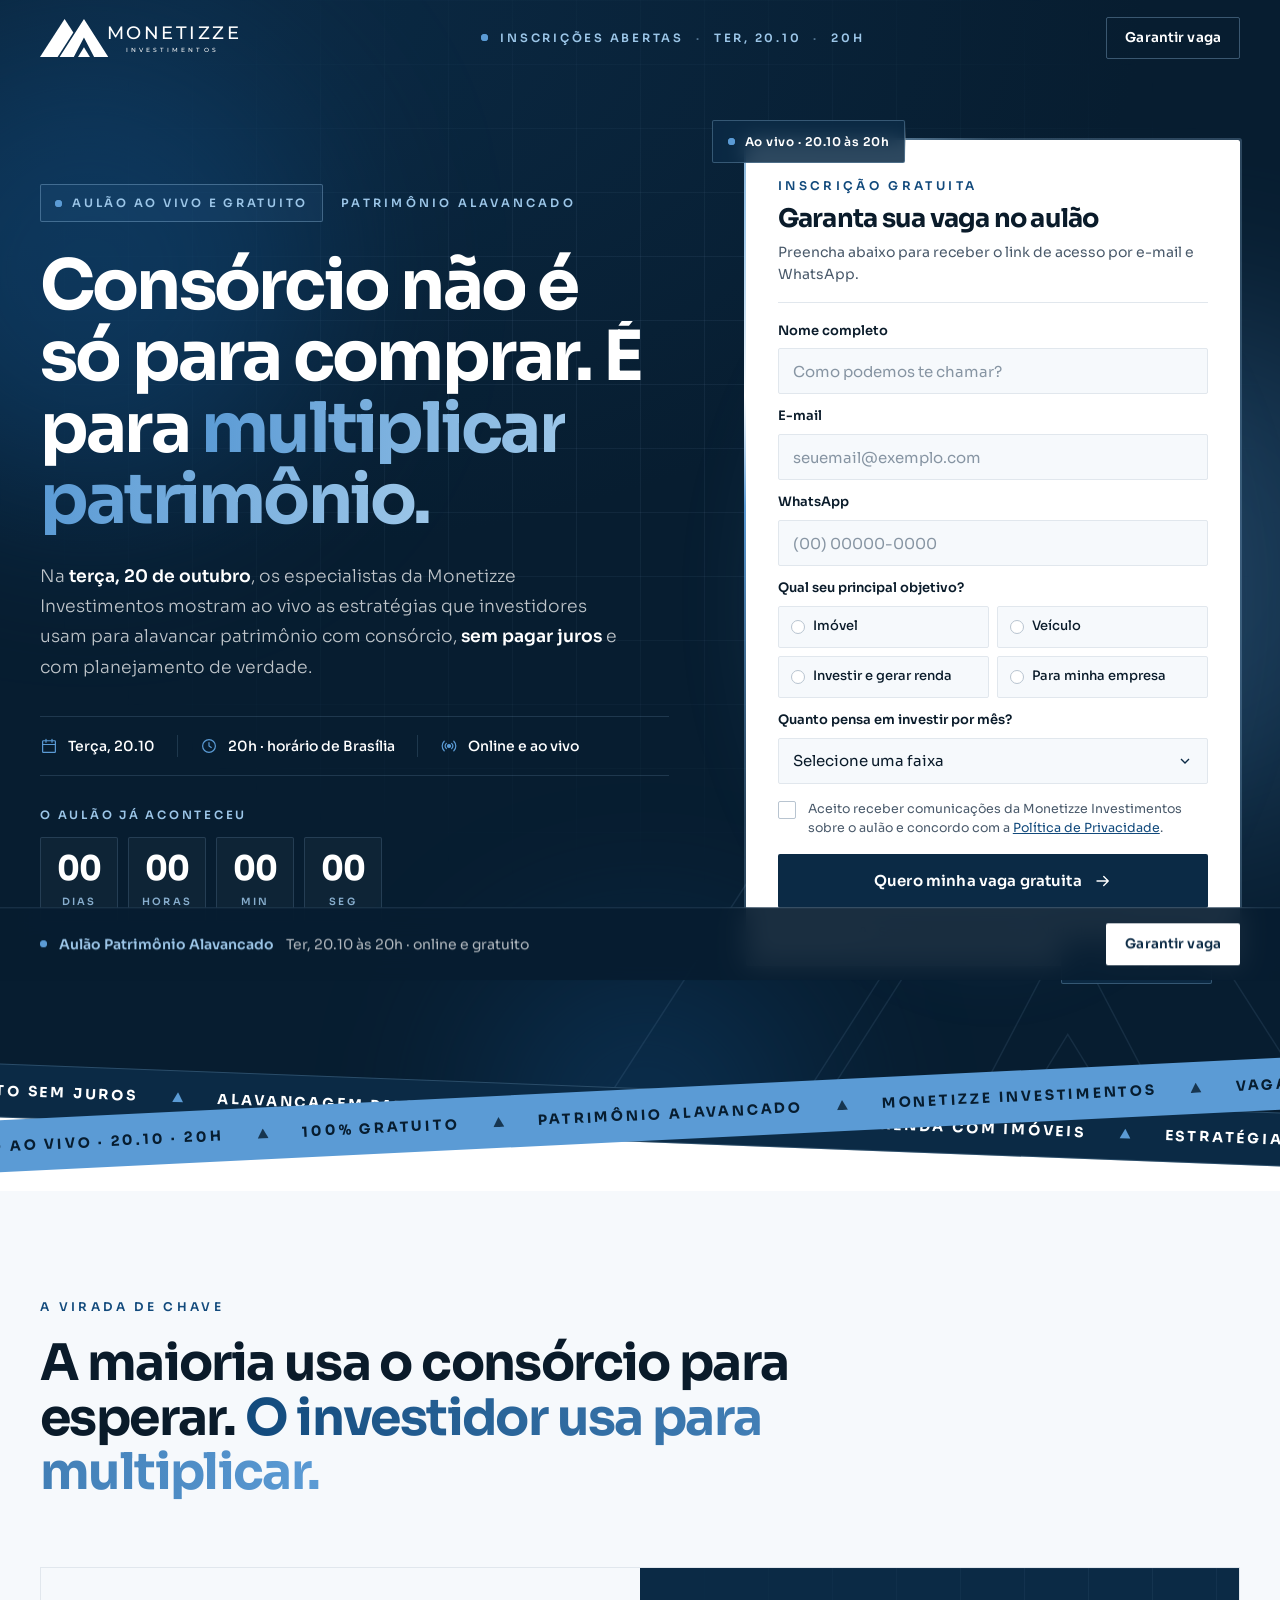
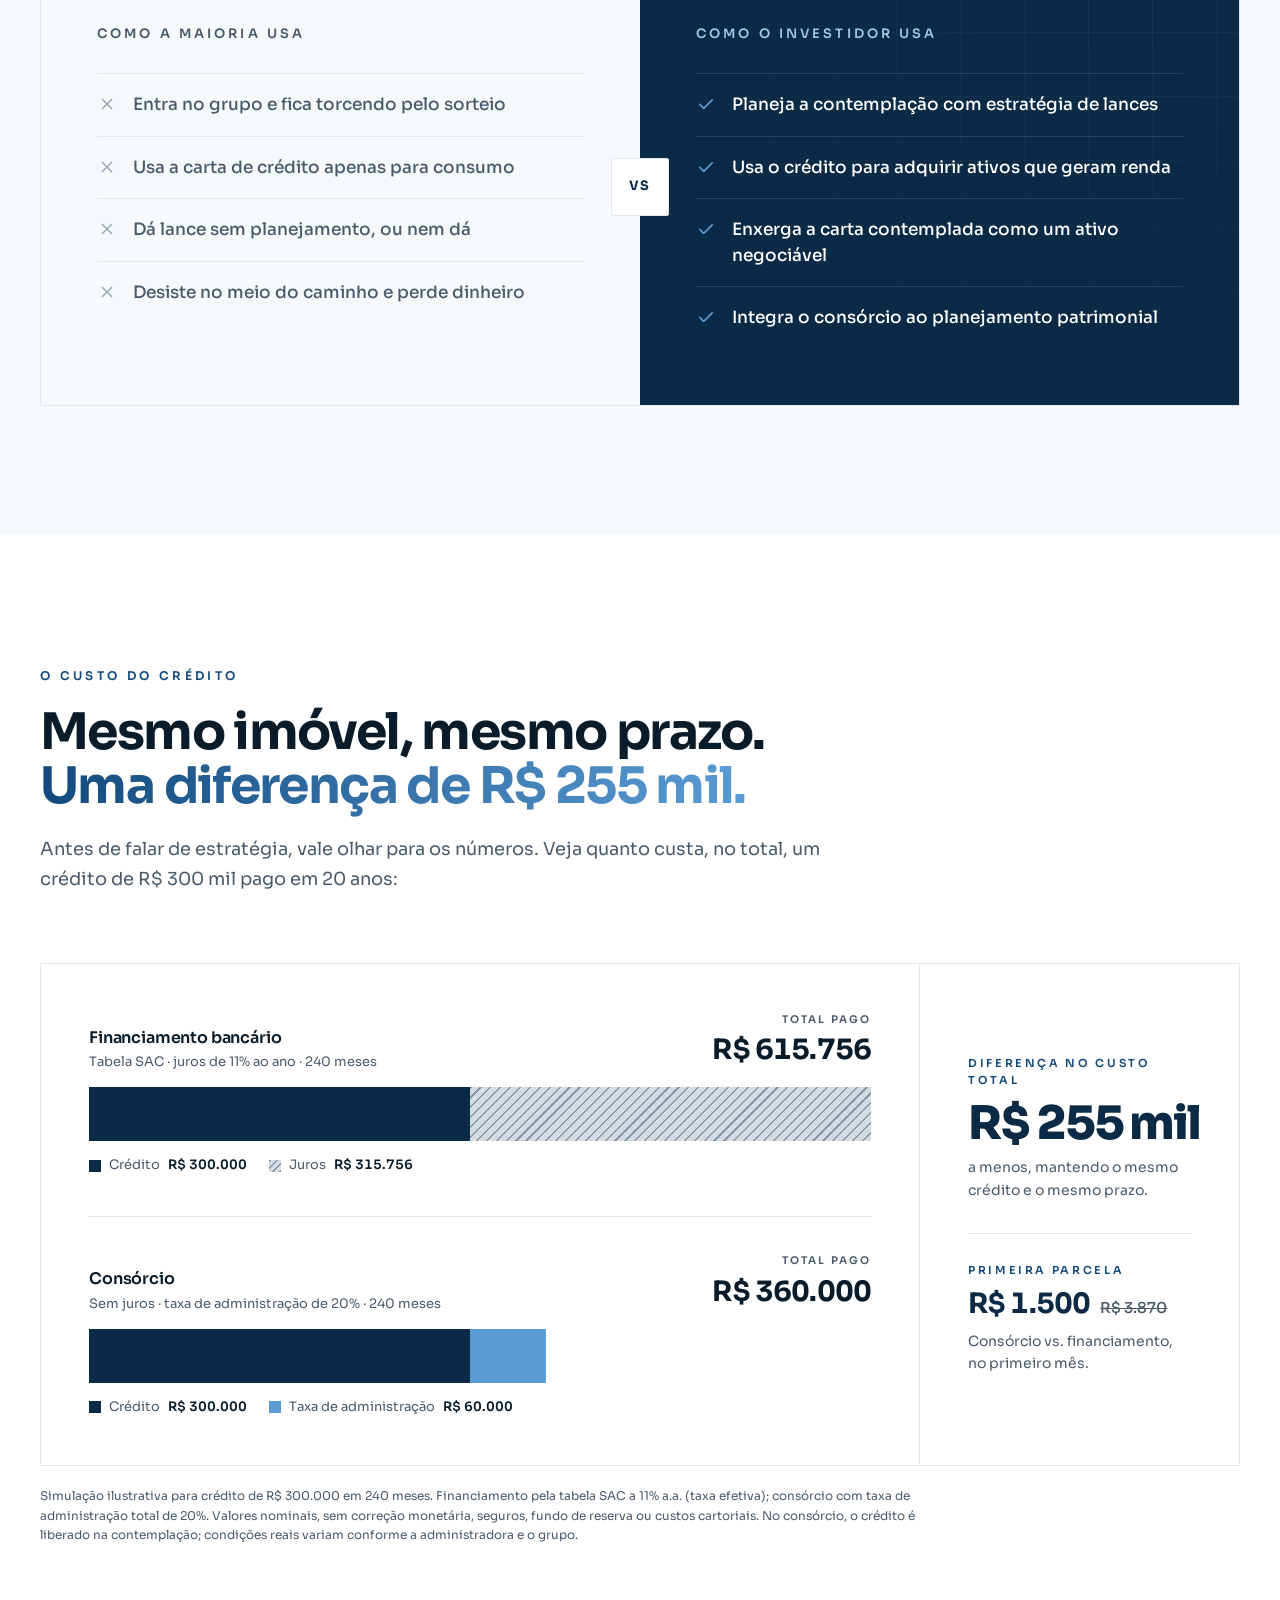
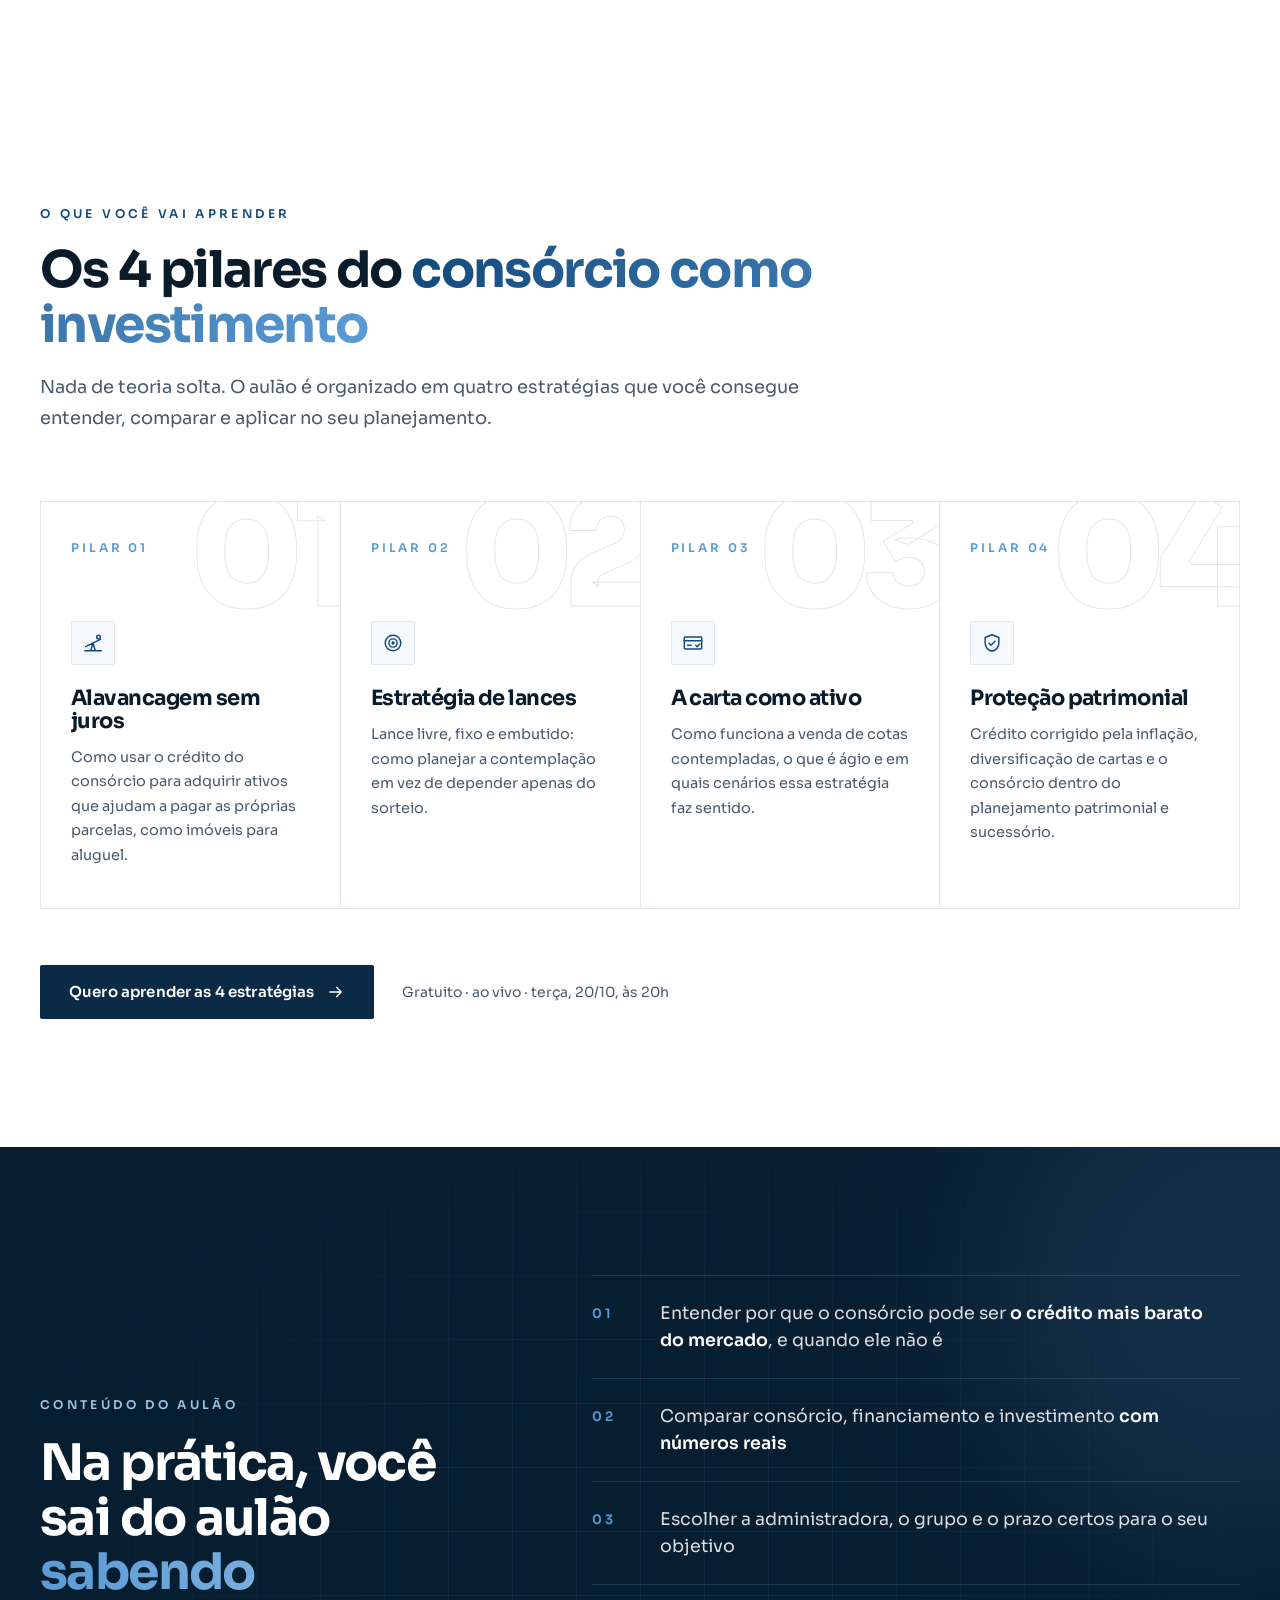
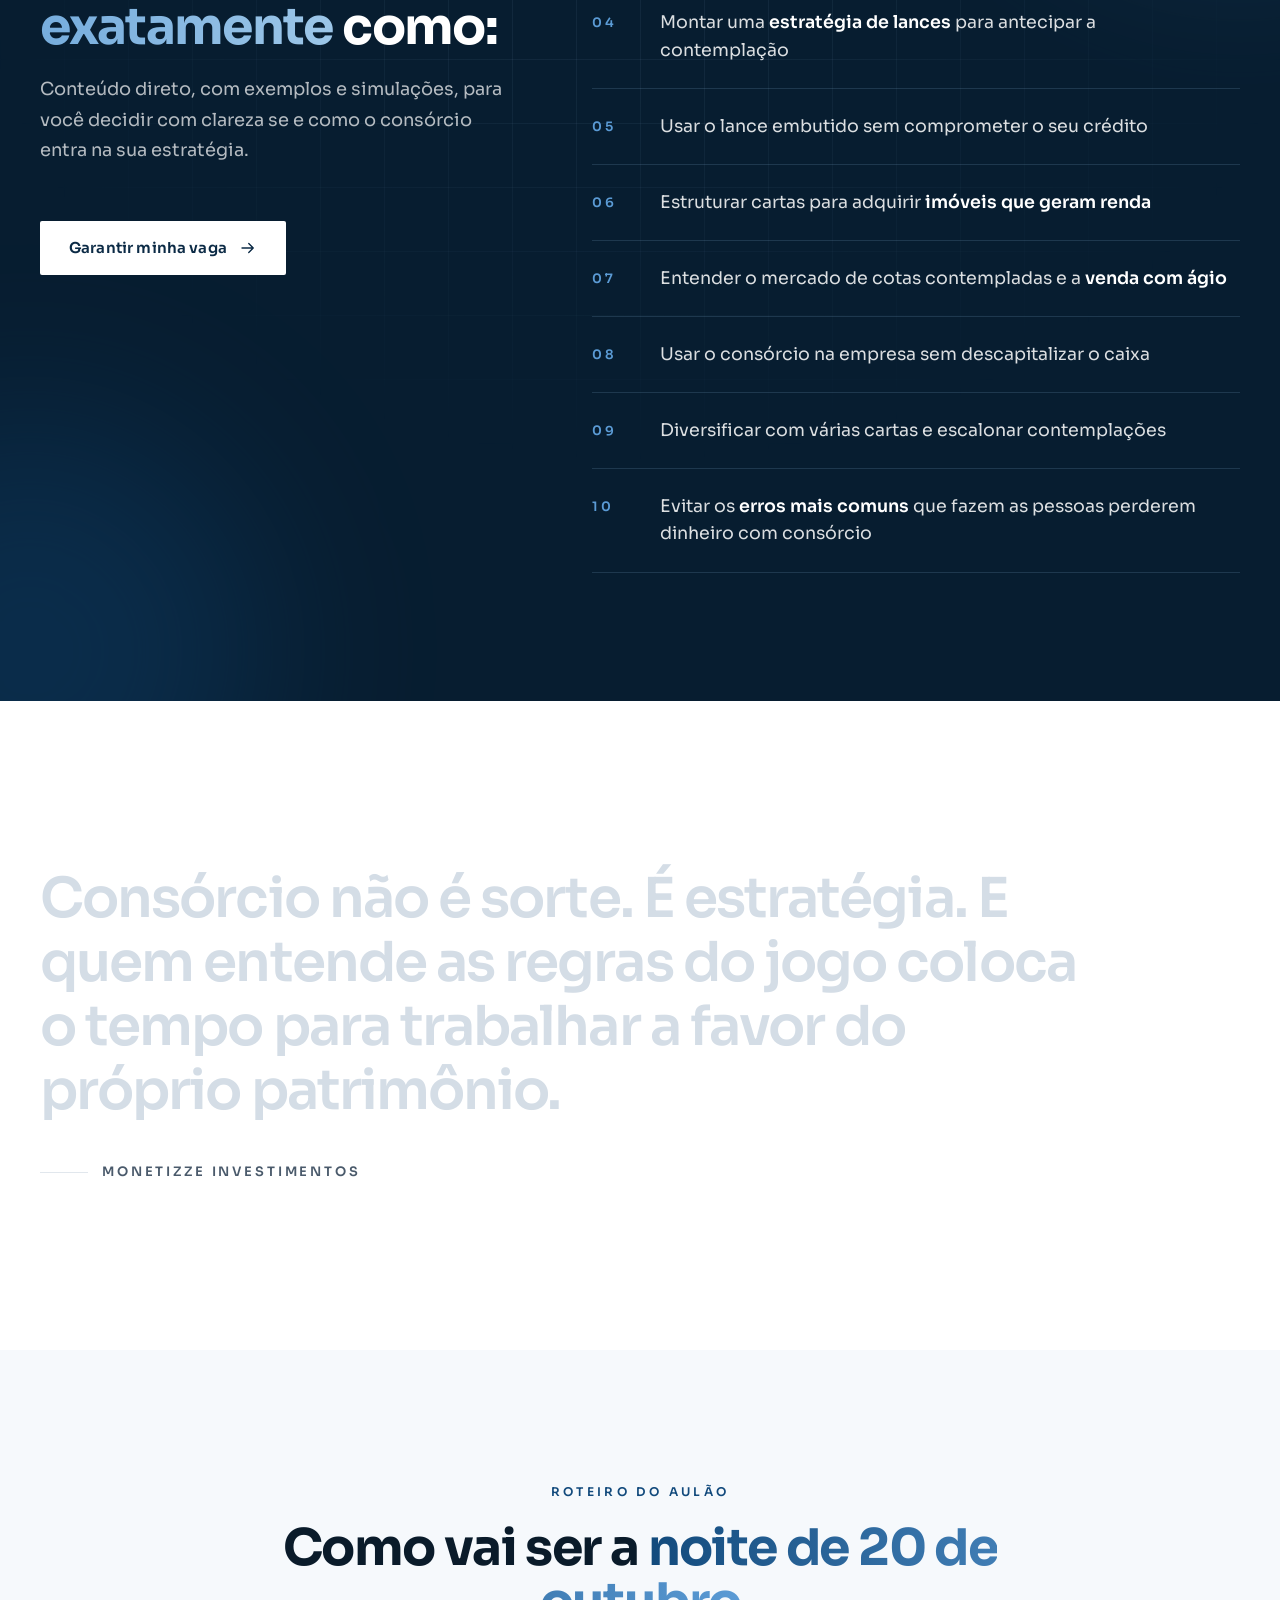
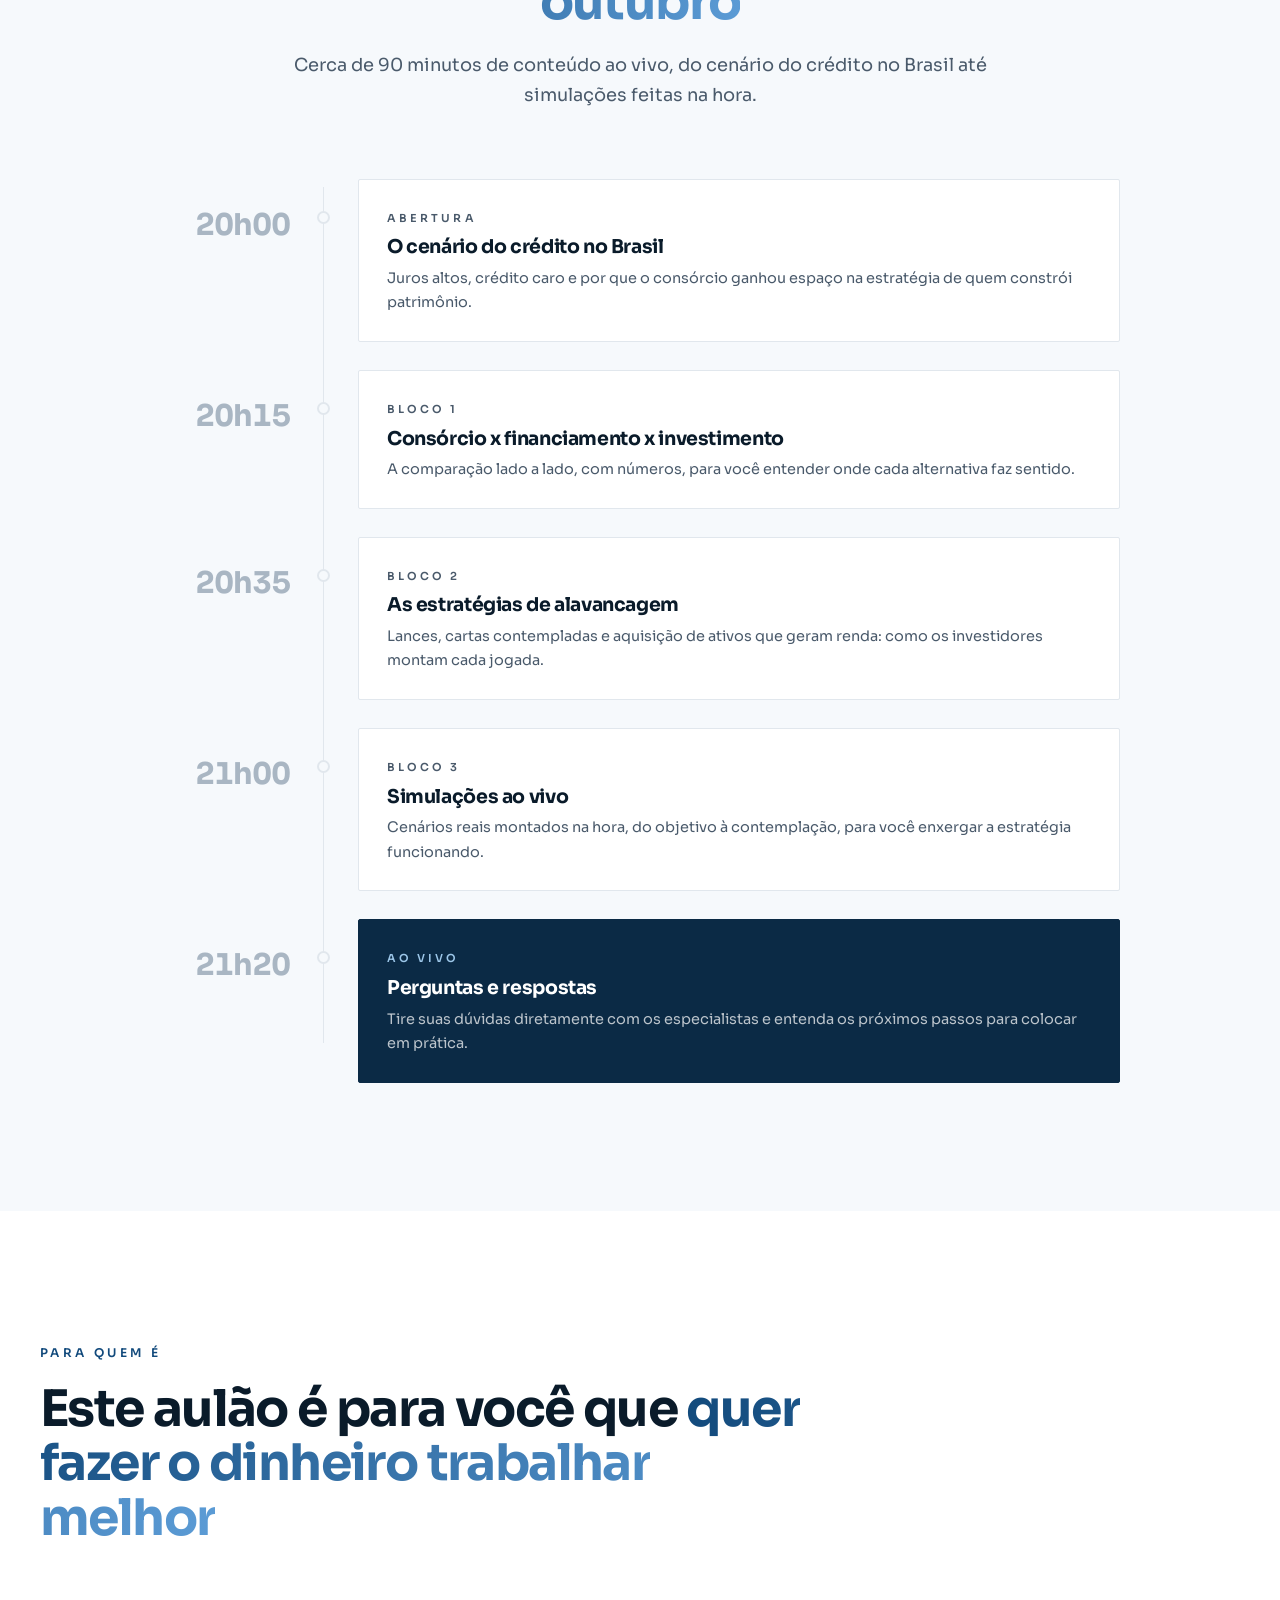
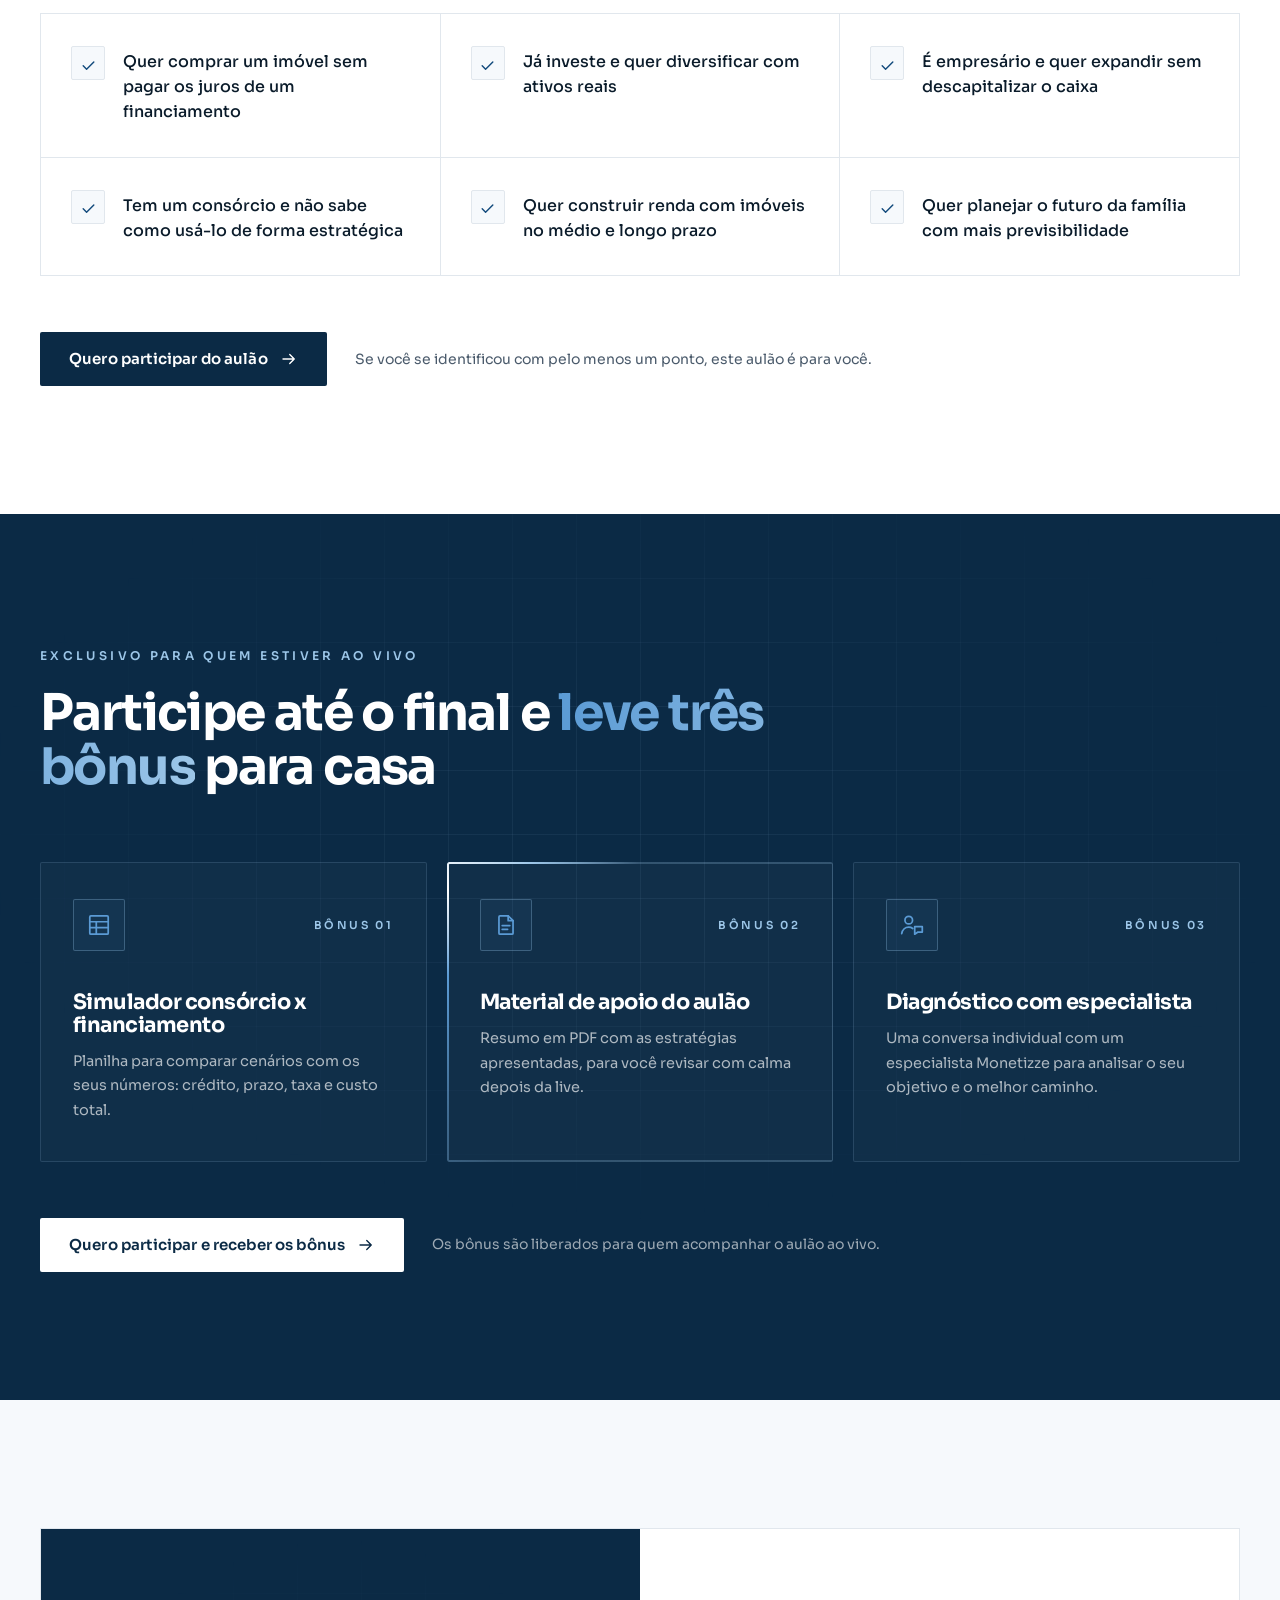
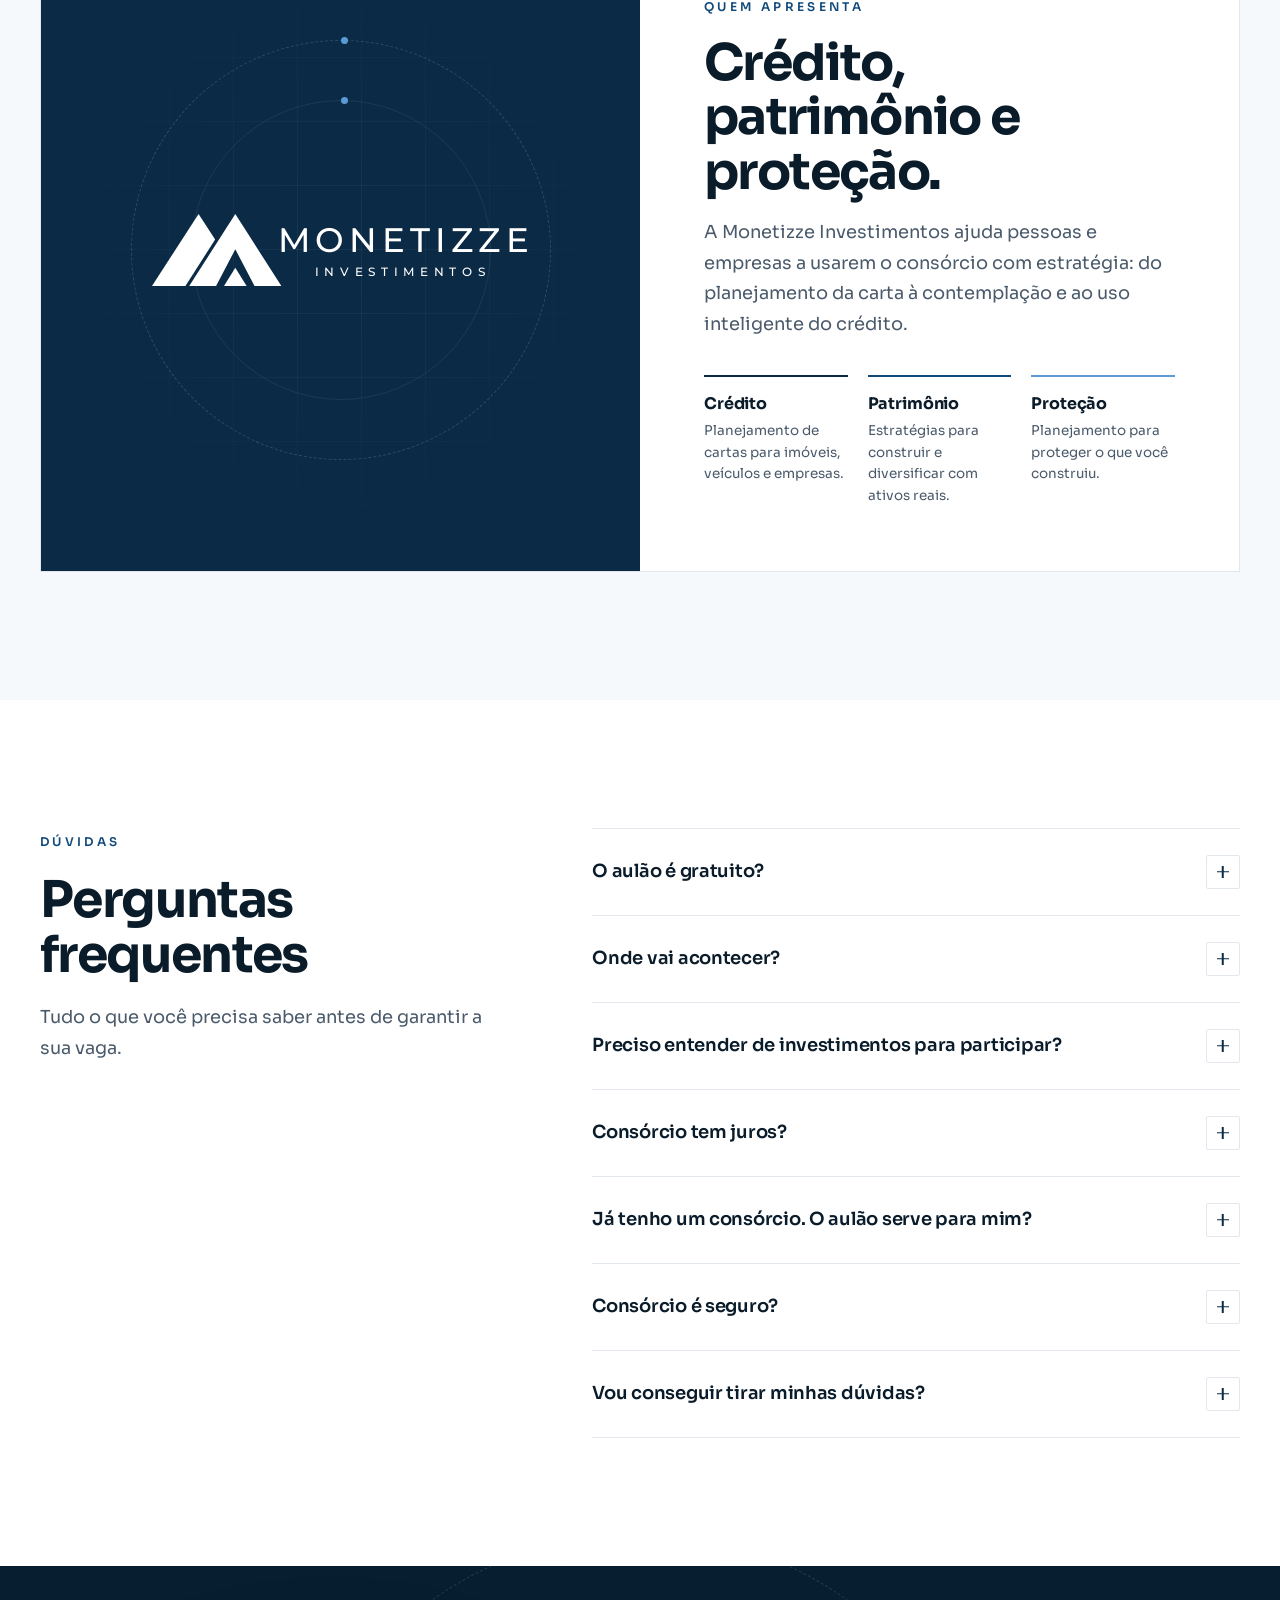
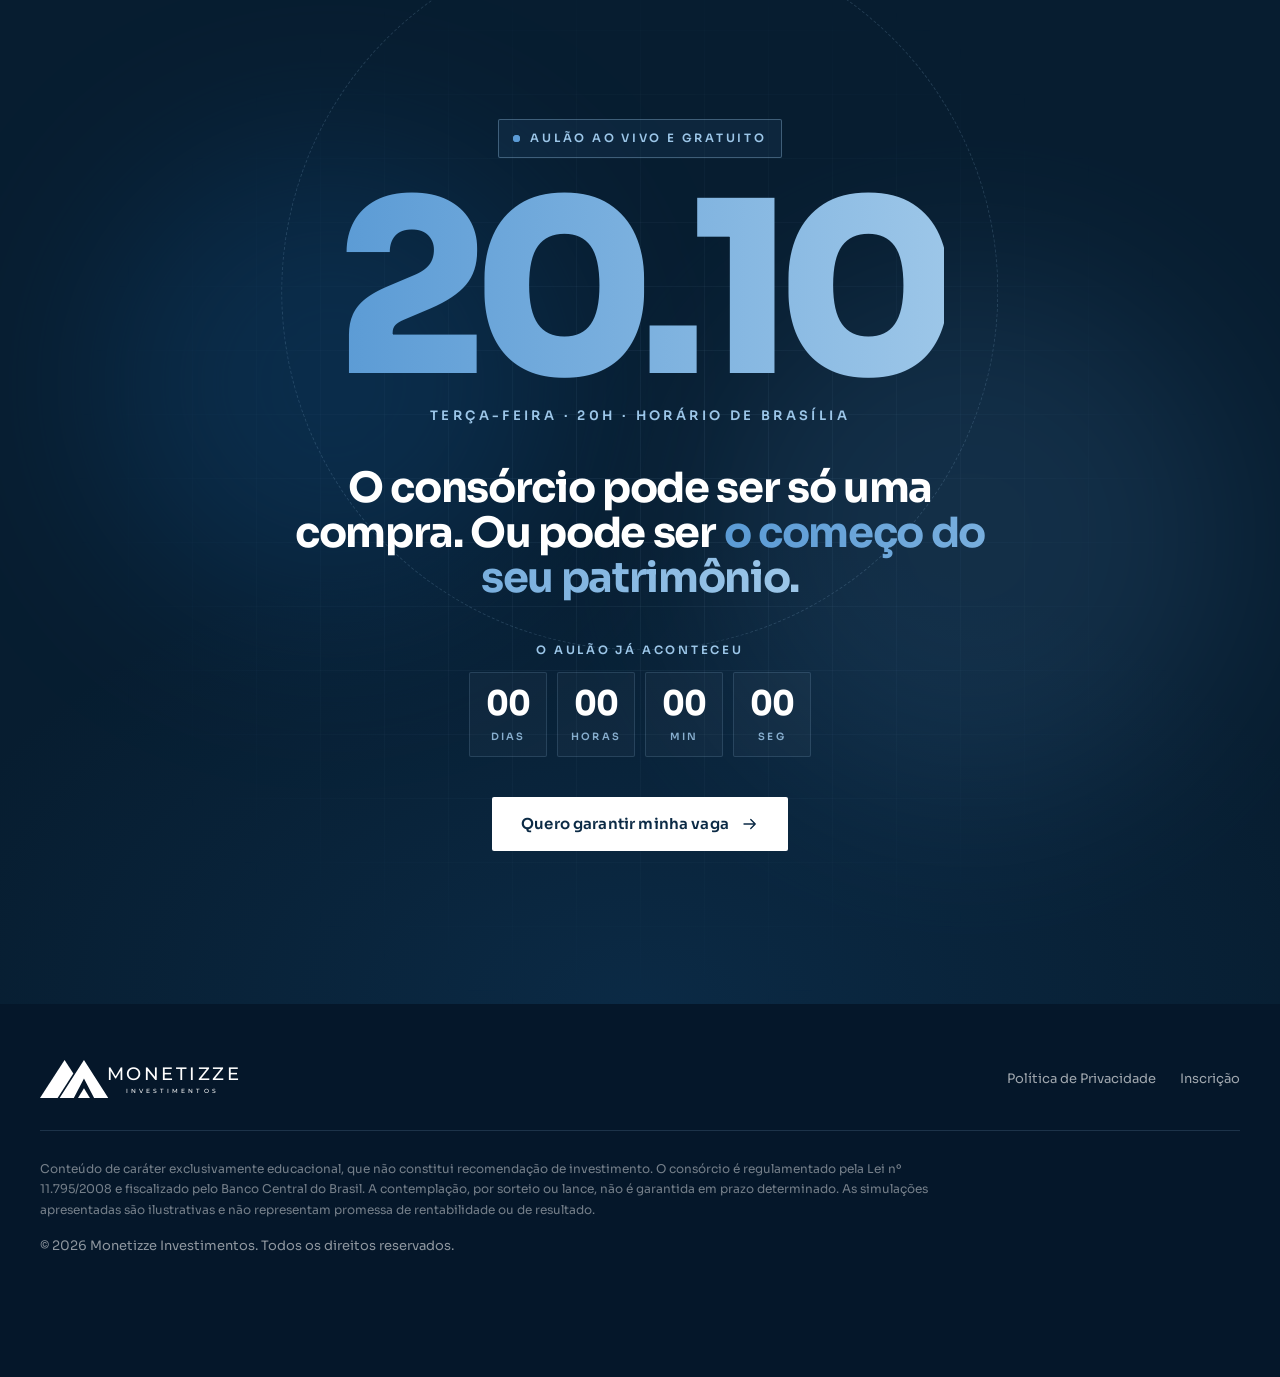
==== commit 1fc41037: "Trocar a ordem: virada de chave antes do custo do crédito "A virada de chave" (como a maioria usa vs" ====
--- a/index.html
+++ b/index.html
@@ -1212,8 +1212,41 @@
       </div></div>
     </div>
 
+    <!-- ============ VIRADA DE CHAVE ============ -->
+    <section class="section section--fundo section--tapes-top" aria-labelledby="t-virada">
+      <div class="container">
+        <div class="section-head">
+          <span class="label" data-reveal>A virada de chave</span>
+          <h2 class="h2" id="t-virada" data-reveal style="--d:.08s">A maioria usa o consórcio para esperar. <span class="grad">O investidor usa para multiplicar.</span></h2>
+        </div>
+
+        <div class="versus">
+          <div class="versus__col versus__col--muted" data-reveal="left">
+            <div class="versus__title">Como a maioria usa</div>
+            <ul class="versus__list">
+              <li><svg><use href="#i-x"/></svg>Entra no grupo e fica torcendo pelo sorteio</li>
+              <li><svg><use href="#i-x"/></svg>Usa a carta de crédito apenas para consumo</li>
+              <li><svg><use href="#i-x"/></svg>Dá lance sem planejamento, ou nem dá</li>
+              <li><svg><use href="#i-x"/></svg>Desiste no meio do caminho e perde dinheiro</li>
+            </ul>
+          </div>
+          <div class="versus__vs" aria-hidden="true">VS</div>
+          <div class="versus__col versus__col--strong" data-reveal="right">
+            <div class="bg-grid" aria-hidden="true"></div>
+            <div class="versus__title">Como o investidor usa</div>
+            <ul class="versus__list">
+              <li><svg><use href="#i-check"/></svg>Planeja a contemplação com estratégia de lances</li>
+              <li><svg><use href="#i-check"/></svg>Usa o crédito para adquirir ativos que geram renda</li>
+              <li><svg><use href="#i-check"/></svg>Enxerga a carta contemplada como um ativo negociável</li>
+              <li><svg><use href="#i-check"/></svg>Integra o consórcio ao planejamento patrimonial</li>
+            </ul>
+          </div>
+        </div>
+      </div>
+    </section>
+
     <!-- ============ CUSTO DO CRÉDITO ============ -->
-    <section class="section section--tapes-top" aria-labelledby="t-custo">
+    <section class="section" aria-labelledby="t-custo">
       <div class="container">
         <div class="section-head">
           <span class="label" data-reveal>O custo do crédito</span>
@@ -1274,39 +1307,6 @@
           </aside>
         </div>
         <p class="footnote" data-reveal>Simulação ilustrativa para crédito de R$ 300.000 em 240 meses. Financiamento pela tabela SAC a 11% a.a. (taxa efetiva); consórcio com taxa de administração total de 20%. Valores nominais, sem correção monetária, seguros, fundo de reserva ou custos cartoriais. No consórcio, o crédito é liberado na contemplação; condições reais variam conforme a administradora e o grupo.</p>
-      </div>
-    </section>
-
-    <!-- ============ VIRADA DE CHAVE ============ -->
-    <section class="section section--fundo" aria-labelledby="t-virada">
-      <div class="container">
-        <div class="section-head">
-          <span class="label" data-reveal>A virada de chave</span>
-          <h2 class="h2" id="t-virada" data-reveal style="--d:.08s">A maioria usa o consórcio para esperar. <span class="grad">O investidor usa para multiplicar.</span></h2>
-        </div>
-
-        <div class="versus">
-          <div class="versus__col versus__col--muted" data-reveal="left">
-            <div class="versus__title">Como a maioria usa</div>
-            <ul class="versus__list">
-              <li><svg><use href="#i-x"/></svg>Entra no grupo e fica torcendo pelo sorteio</li>
-              <li><svg><use href="#i-x"/></svg>Usa a carta de crédito apenas para consumo</li>
-              <li><svg><use href="#i-x"/></svg>Dá lance sem planejamento, ou nem dá</li>
-              <li><svg><use href="#i-x"/></svg>Desiste no meio do caminho e perde dinheiro</li>
-            </ul>
-          </div>
-          <div class="versus__vs" aria-hidden="true">VS</div>
-          <div class="versus__col versus__col--strong" data-reveal="right">
-            <div class="bg-grid" aria-hidden="true"></div>
-            <div class="versus__title">Como o investidor usa</div>
-            <ul class="versus__list">
-              <li><svg><use href="#i-check"/></svg>Planeja a contemplação com estratégia de lances</li>
-              <li><svg><use href="#i-check"/></svg>Usa o crédito para adquirir ativos que geram renda</li>
-              <li><svg><use href="#i-check"/></svg>Enxerga a carta contemplada como um ativo negociável</li>
-              <li><svg><use href="#i-check"/></svg>Integra o consórcio ao planejamento patrimonial</li>
-            </ul>
-          </div>
-        </div>
       </div>
     </section>
 
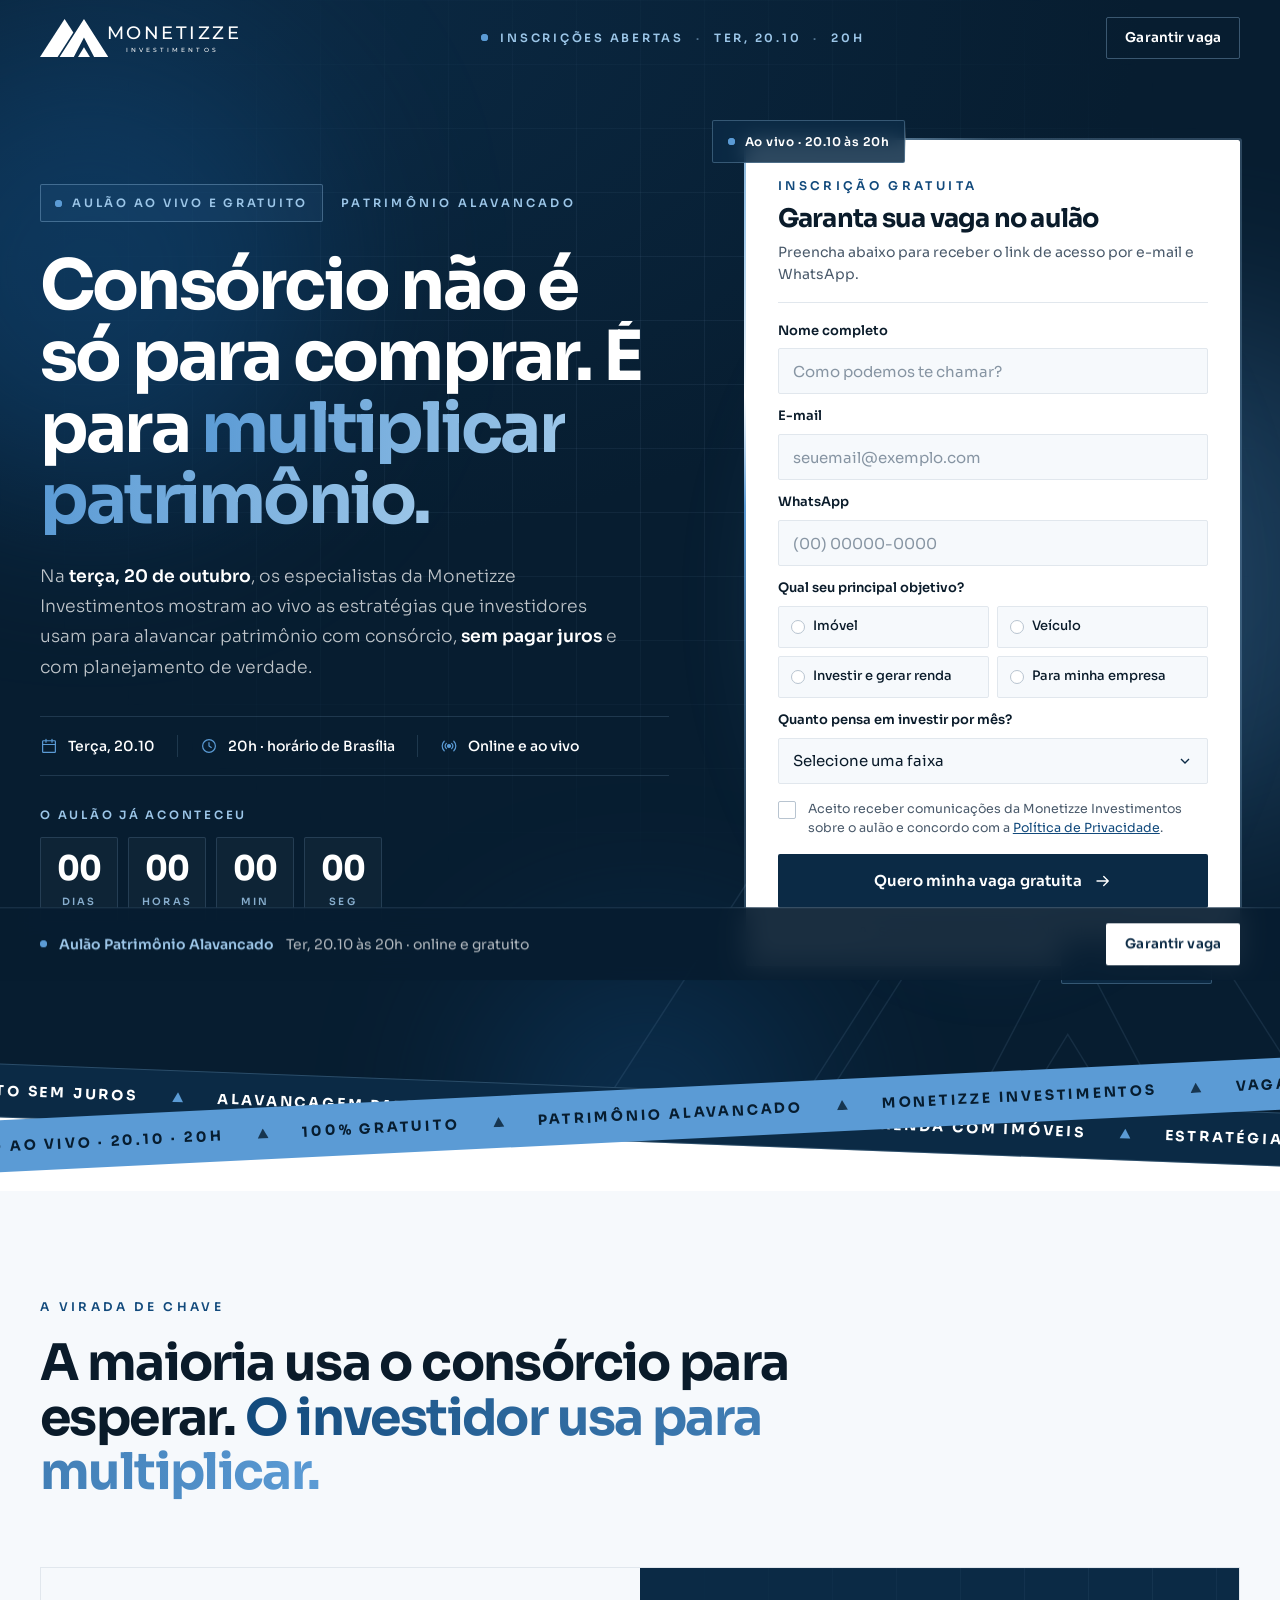
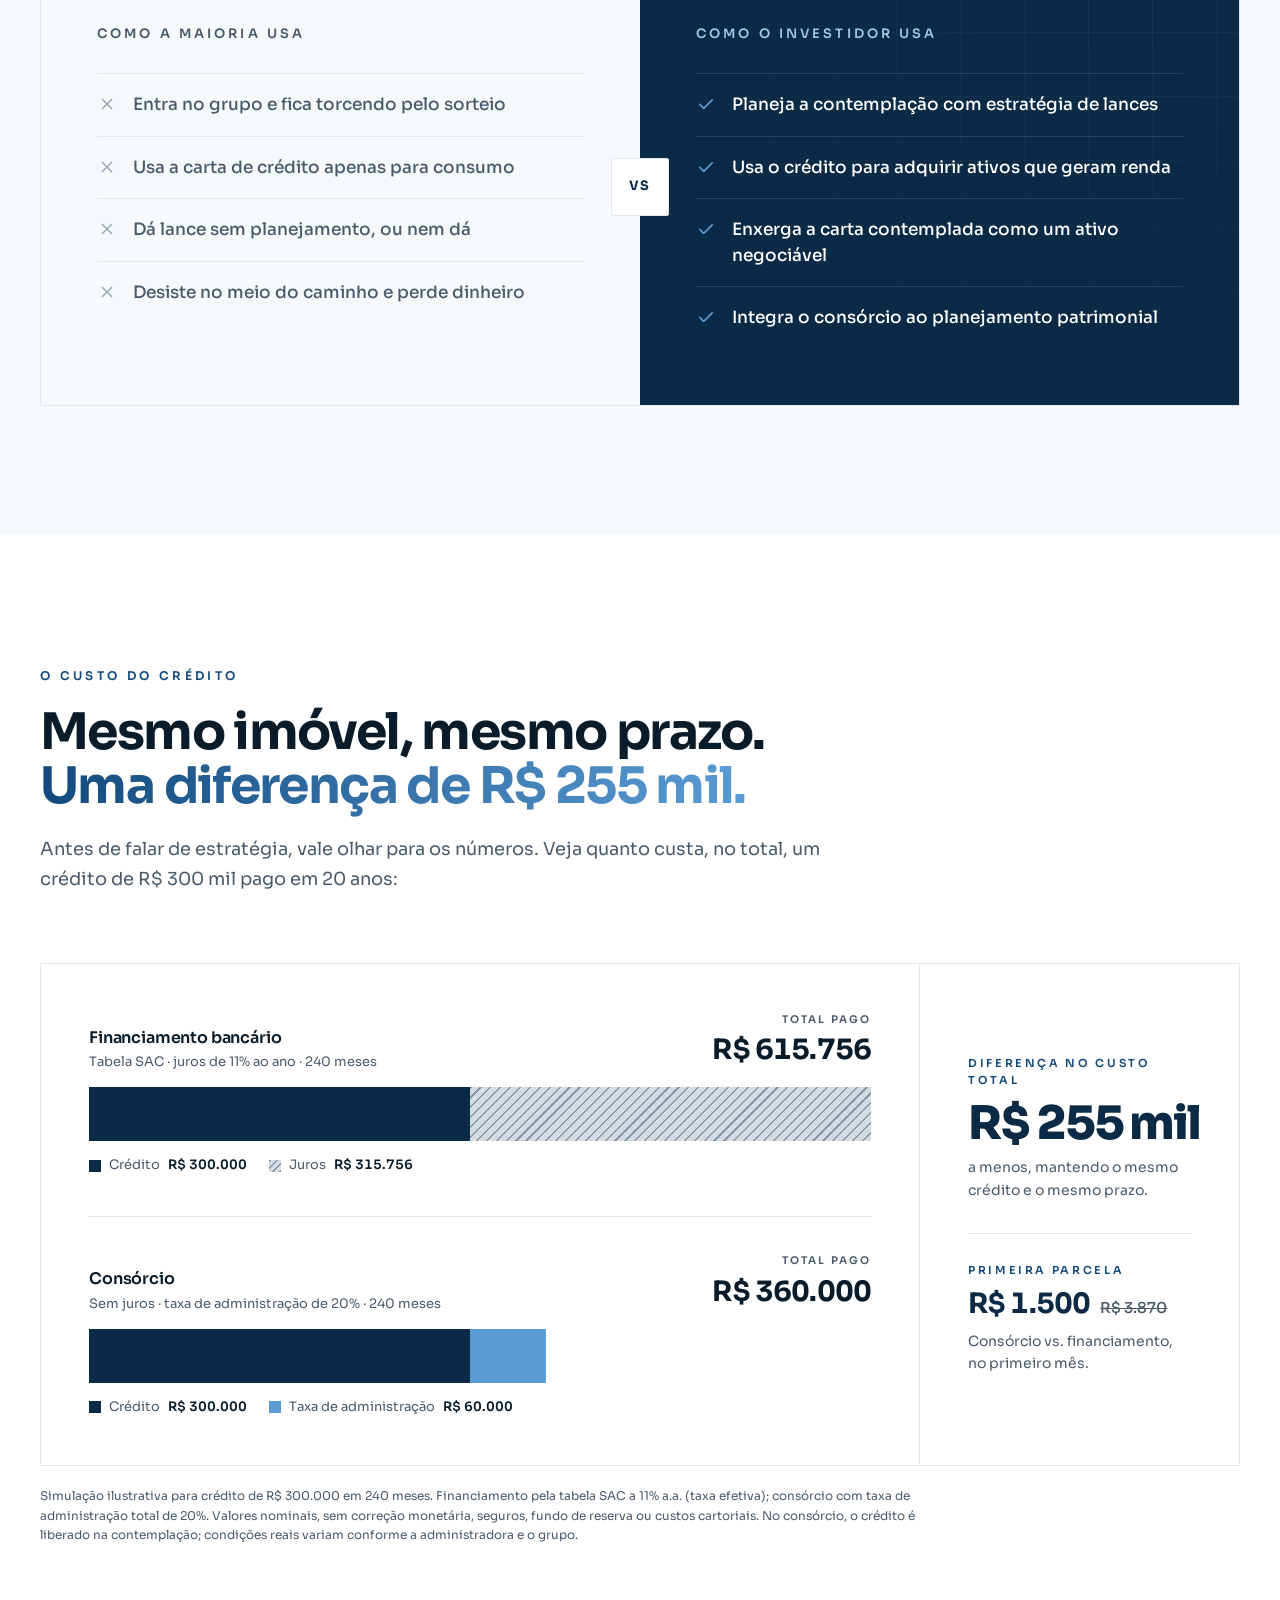
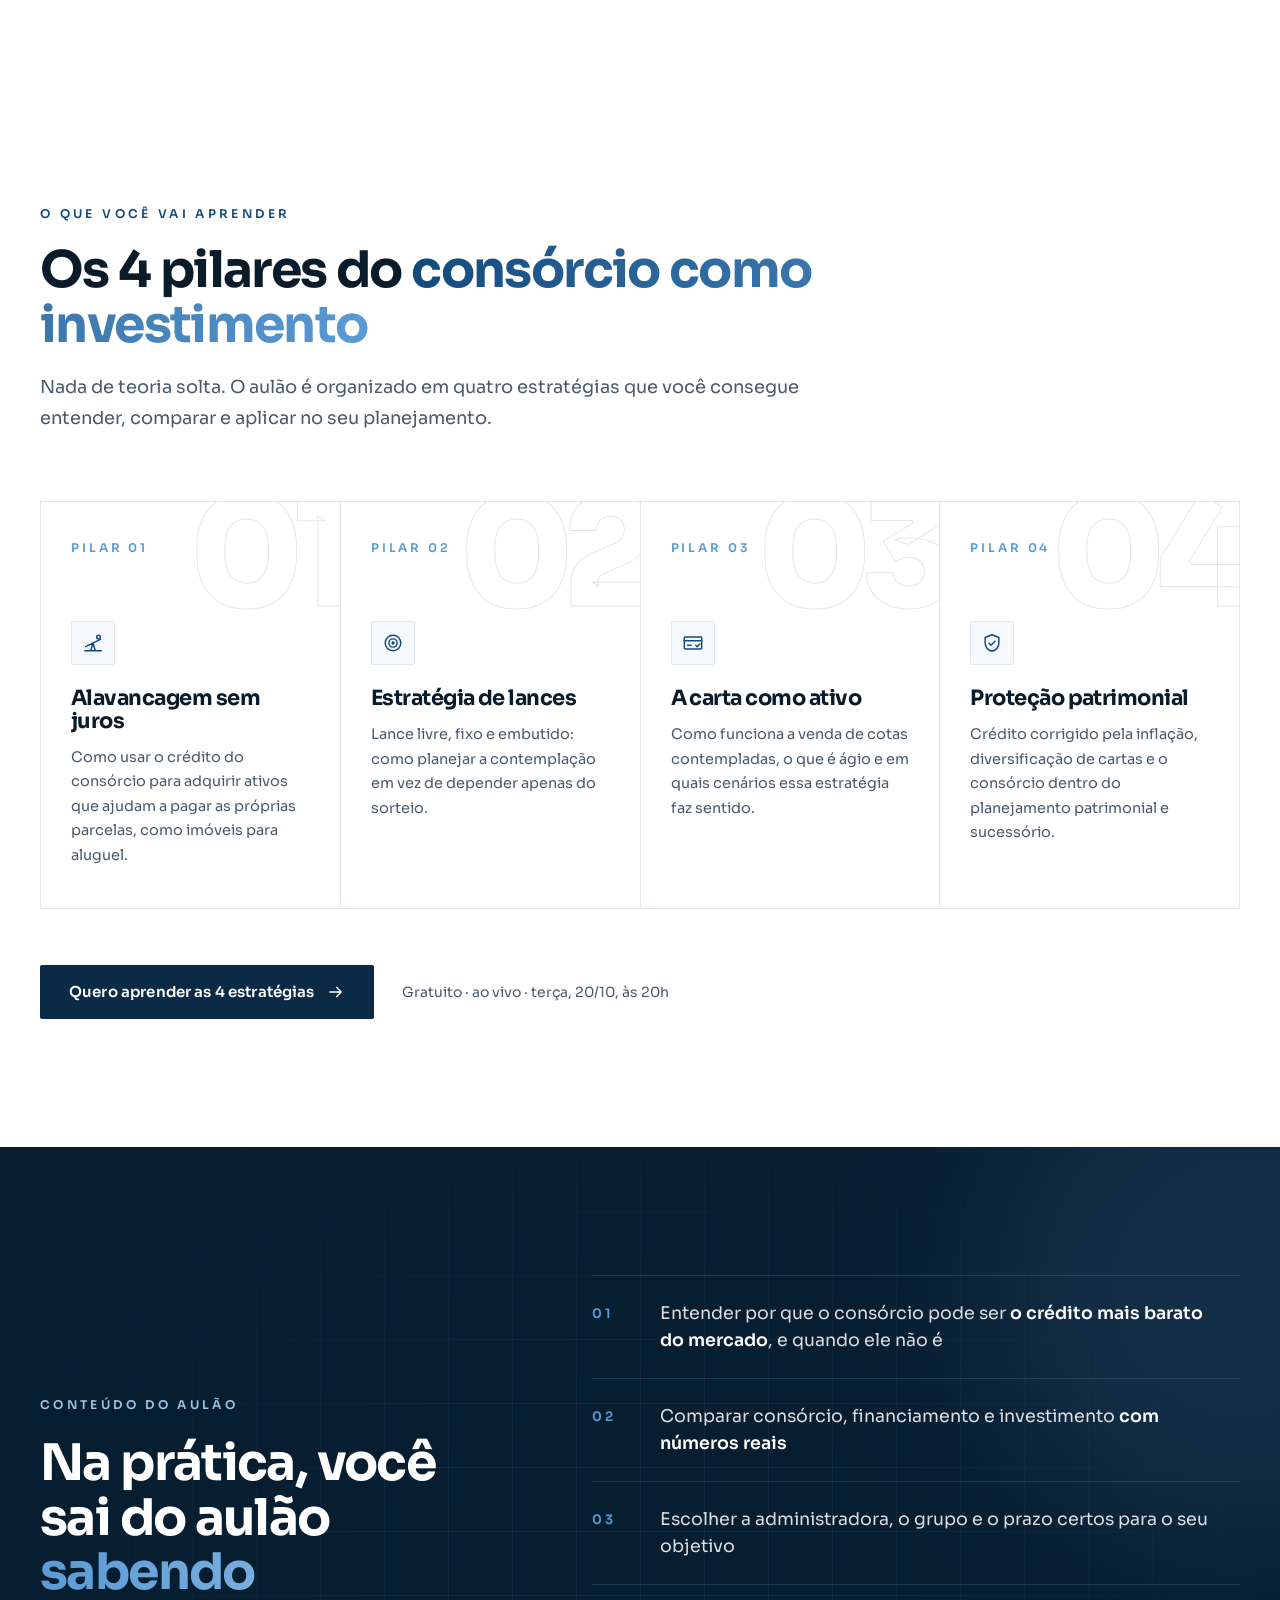
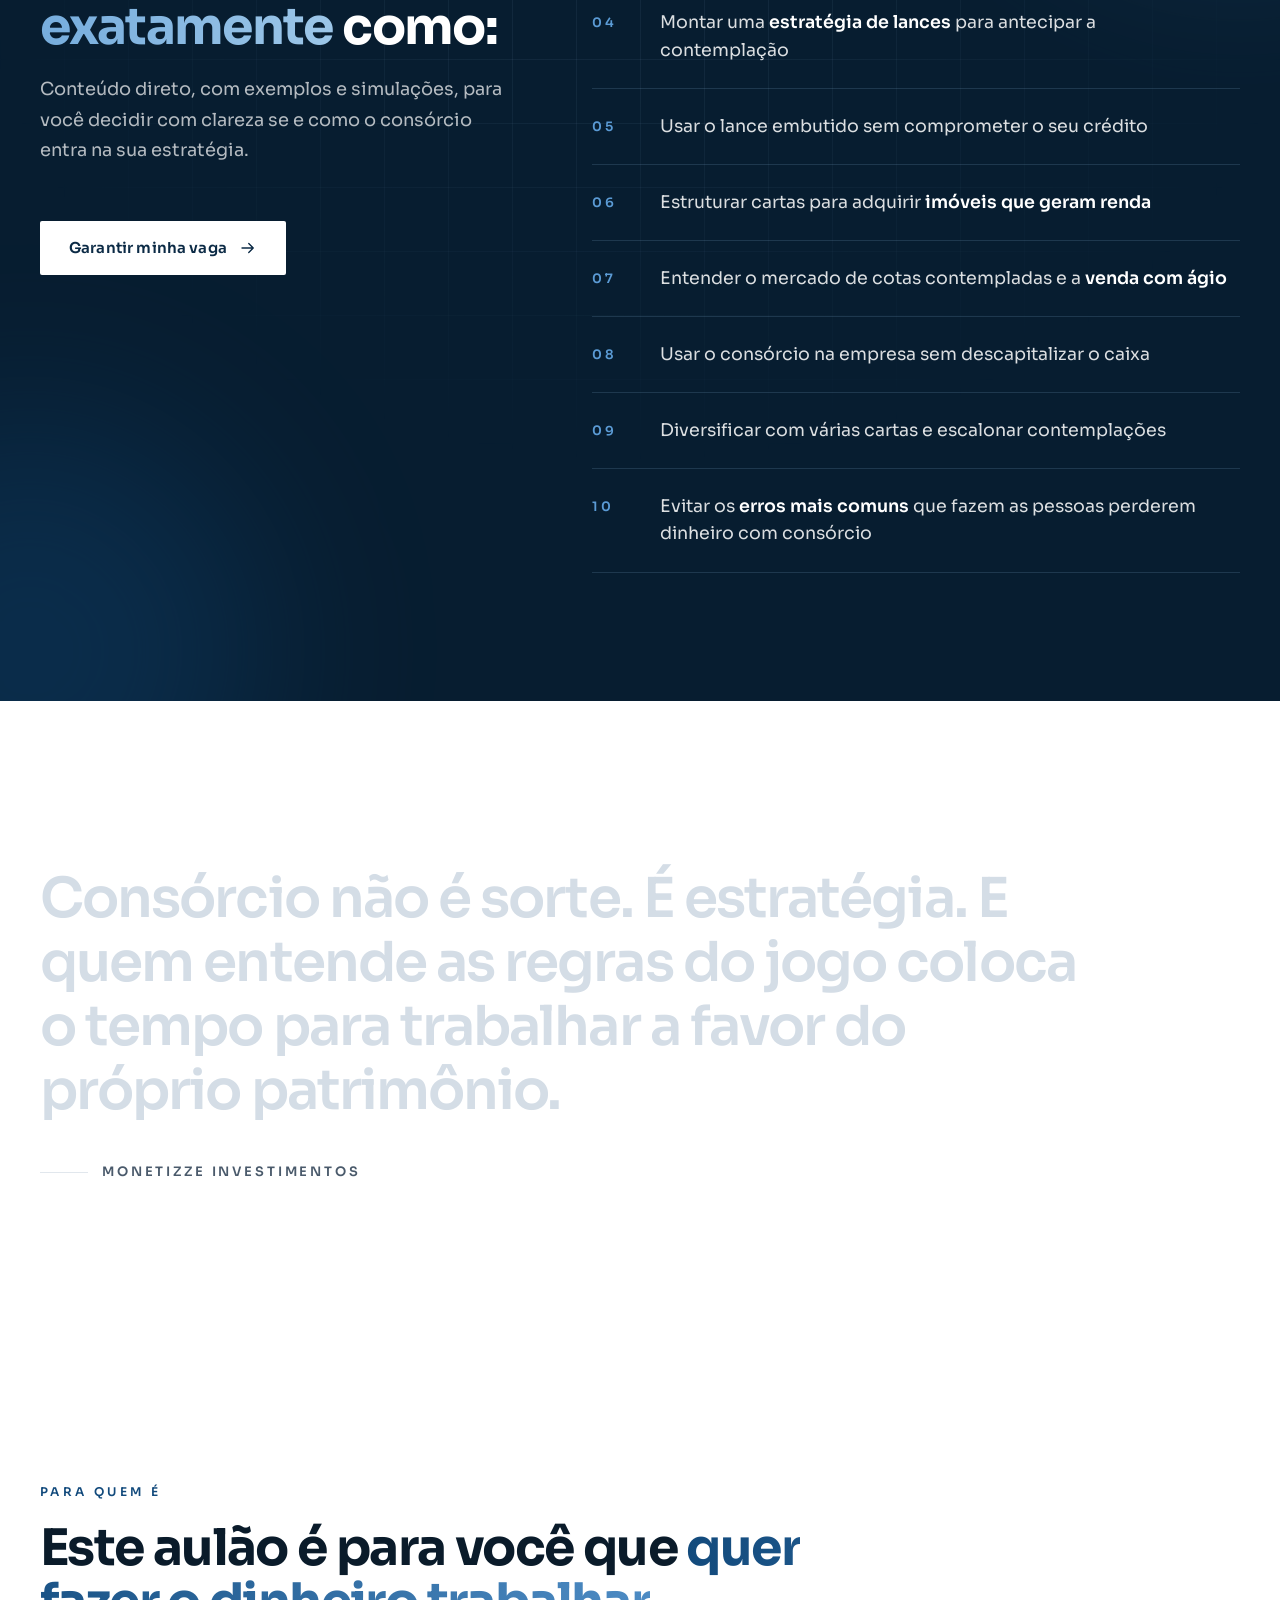
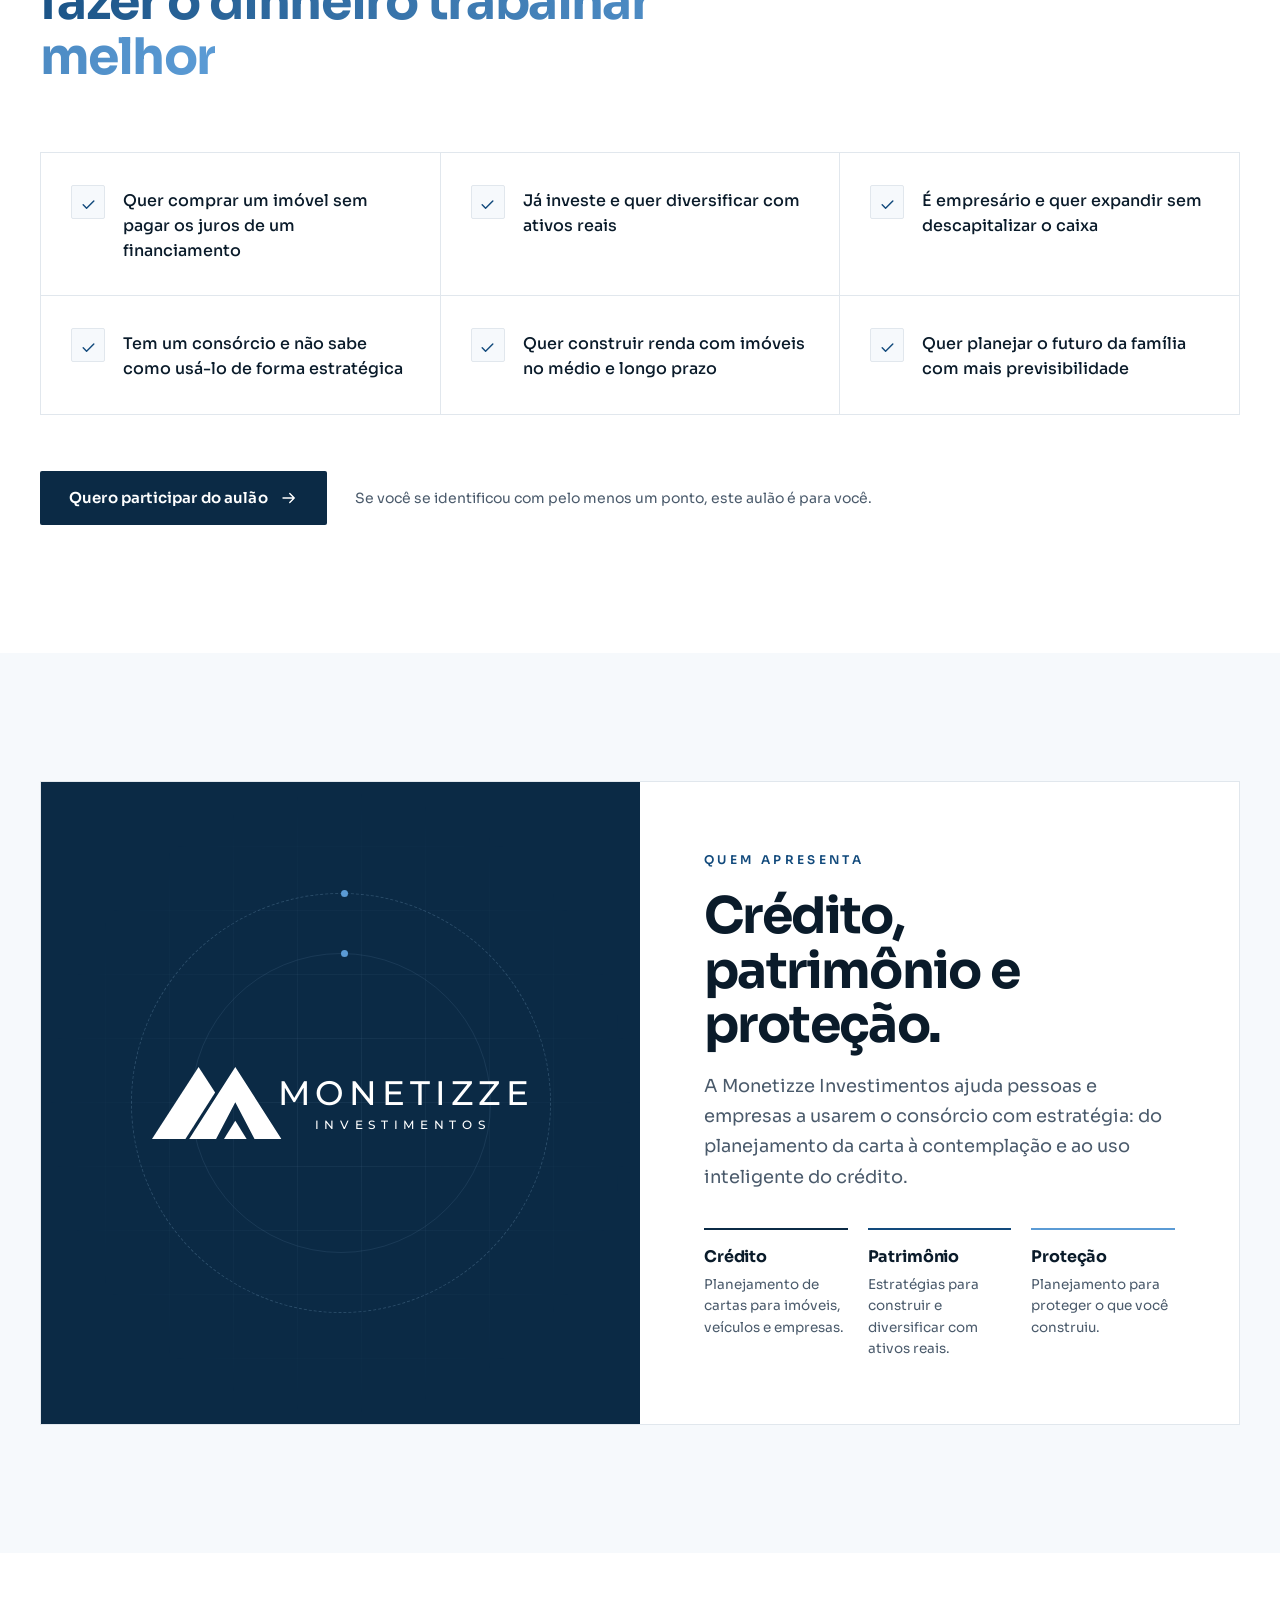
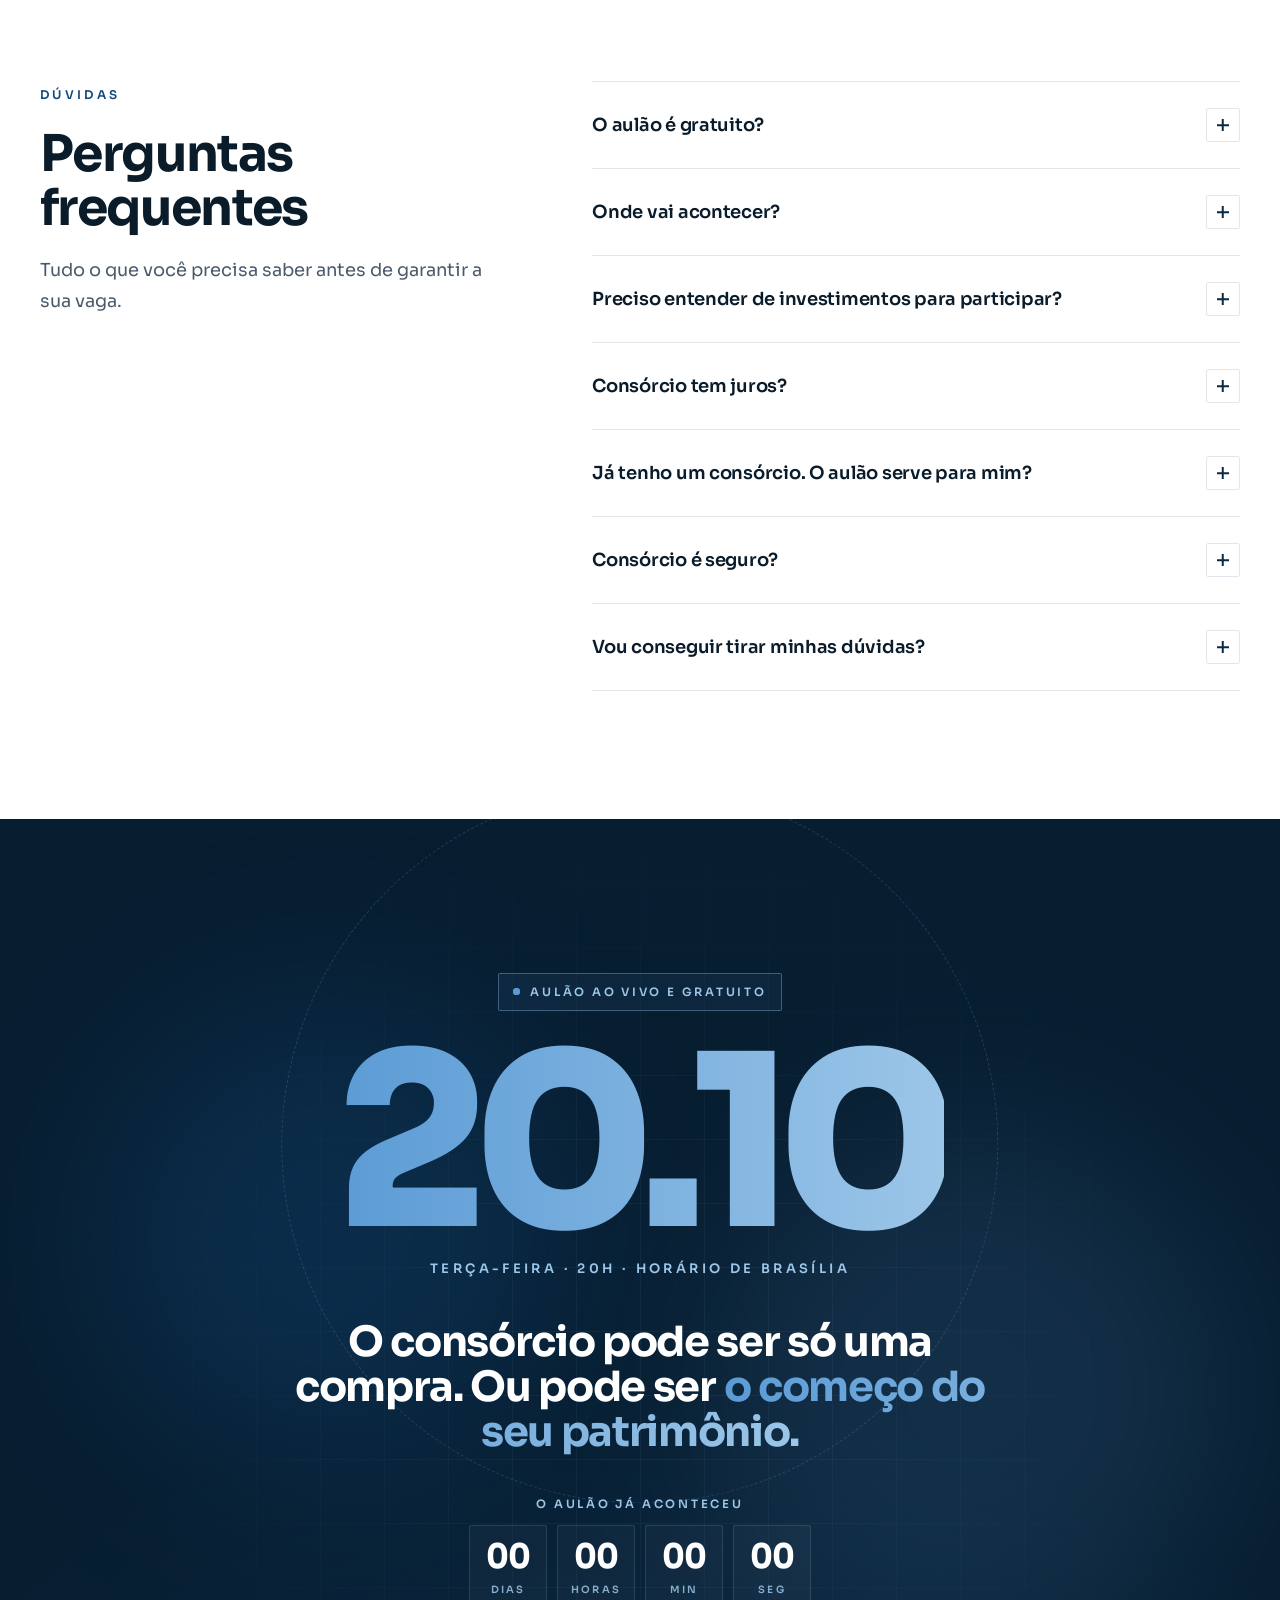
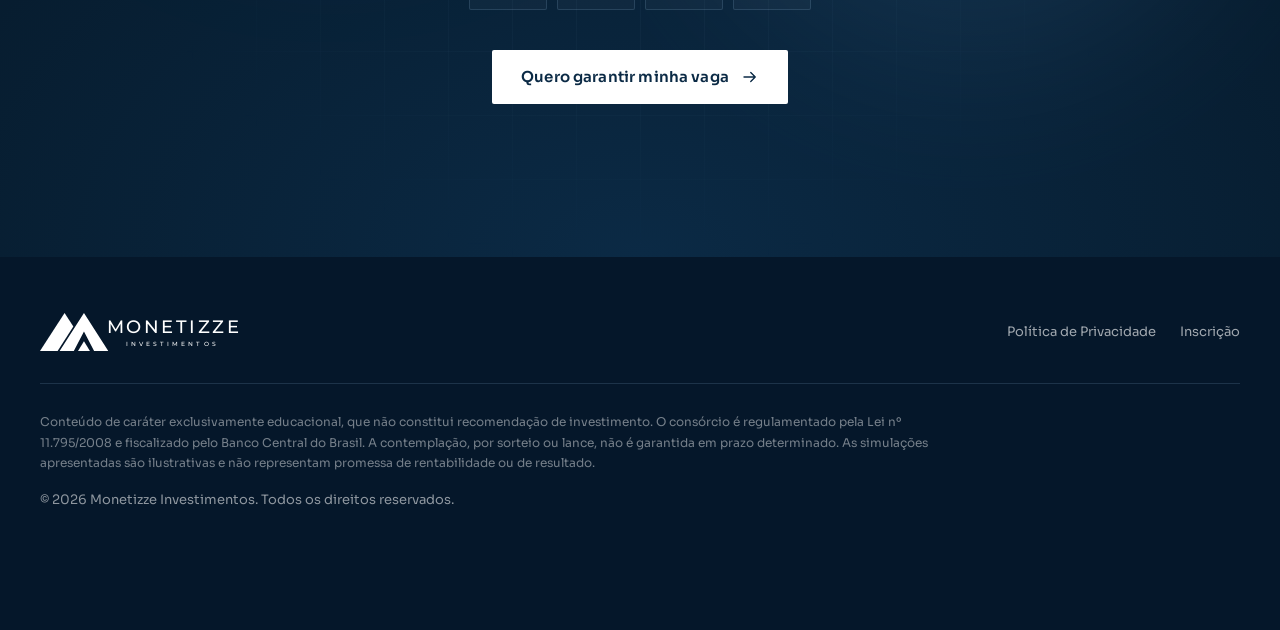
==== commit a56e2670: "Remover as seções de Bônus e Roteiro do aulão A página passa a ir de "Na prática..." direto para a c" ====
--- a/index.html
+++ b/index.html
@@ -733,34 +733,6 @@
     .quote-sign { display: flex; align-items: center; gap: 14px; margin-top: 40px; font-size: 13px; font-weight: 600; letter-spacing: .22em; text-transform: uppercase; color: var(--texto-2); }
     .quote-sign::before { content: ''; width: 48px; height: 1px; background: var(--borda); }
 
-    /* ---------- Linha do tempo ---------- */
-    .timeline { position: relative; max-width: 960px; margin: 0 auto; }
-    .timeline__rail { position: absolute; top: 8px; bottom: 40px; left: 163px; width: 1px; background: var(--borda); }
-    .timeline__fill { position: absolute; inset: 0; background: linear-gradient(var(--destaque), var(--azul)); transform-origin: top; transform: scaleY(0); }
-    .tl-item { position: relative; display: grid; grid-template-columns: 130px 1fr; gap: 0 68px; padding-bottom: 28px; }
-    .tl-item:last-child { padding-bottom: 0; }
-    .tl-time { padding-top: 22px; text-align: right; font-size: clamp(22px, 2.4vw, 30px); font-weight: 700; letter-spacing: -.035em; color: #A9B6C3; font-variant-numeric: tabular-nums; transition: color .5s; }
-    .tl-dot {
-      position: absolute;
-      left: 157px; top: 32px;
-      width: 13px; height: 13px;
-      border: 2px solid var(--borda);
-      border-radius: 50%;
-      background: var(--fundo);
-      transition: border-color .5s, background-color .5s, box-shadow .5s;
-    }
-    .tl-card { padding: 24px 28px 26px; border: 1px solid var(--borda); border-radius: var(--r); background: var(--branco); transition: border-color .5s, transform .6s var(--ease); }
-    .tl-card .label { font-size: 11px; margin-bottom: 10px; color: var(--texto-2); transition: color .5s; }
-    .tl-card h3 { font-size: 19px; letter-spacing: -.02em; margin-bottom: 8px; }
-    .tl-card p { font-size: 14.5px; color: var(--texto-2); line-height: 1.7; }
-    .tl-item.is-active .tl-time { color: var(--navy); }
-    .tl-item.is-active .tl-dot { border-color: var(--destaque); background: var(--destaque); box-shadow: 0 0 0 6px rgba(91, 155, 213, .18); }
-    .tl-item.is-active .tl-card { border-color: var(--claro); }
-    .tl-item.is-active .tl-card .label { color: var(--azul); }
-    .tl-item--live .tl-card { background: var(--navy); border-color: var(--navy); color: var(--branco); }
-    .tl-item--live .tl-card p { color: rgba(255, 255, 255, .72); }
-    .tl-item--live.is-active .tl-card .label, .tl-item--live .tl-card .label { color: var(--claro); }
-
     /* ---------- Para quem é ---------- */
     .who { display: grid; grid-template-columns: repeat(3, 1fr); border-top: 1px solid var(--borda); border-left: 1px solid var(--borda); }
     .who__item {
@@ -782,27 +754,6 @@
     .who__check svg { width: 17px; height: 17px; }
     .who__item:hover .who__check { background: var(--navy); border-color: var(--navy); color: var(--branco); }
     .who__item span { padding-top: 4px; }
-
-    /* ---------- Bônus ---------- */
-    .bonus-grid { display: grid; grid-template-columns: repeat(3, 1fr); gap: 20px; }
-    .bonus {
-      position: relative;
-      isolation: isolate;
-      overflow: hidden;
-      padding: 36px 32px 38px;
-      border: 1px solid var(--linha-escura);
-      border-radius: var(--r);
-      background: rgba(255, 255, 255, .025);
-      transition: border-color .4s, transform .6s var(--ease), background-color .4s;
-    }
-    .bonus:hover { border-color: rgba(156, 198, 232, .4); background: rgba(91, 155, 213, .05); transform: translateY(-4px); }
-    .bonus.glow { overflow: visible; border-color: transparent; }
-    .bonus__top { display: flex; justify-content: space-between; align-items: center; margin-bottom: 40px; }
-    .bonus__icon { width: 52px; height: 52px; display: grid; place-items: center; border: 1px solid rgba(156, 198, 232, .3); border-radius: var(--r); color: var(--destaque); background: rgba(91, 155, 213, .06); }
-    .bonus__icon svg { width: 26px; height: 26px; }
-    .bonus__tag { font-size: 11px; font-weight: 600; letter-spacing: .24em; text-transform: uppercase; color: var(--claro); }
-    .bonus h3 { font-size: 21px; letter-spacing: -.025em; margin-bottom: 12px; }
-    .bonus p { font-size: 14.5px; line-height: 1.7; color: rgba(255, 255, 255, .66); }
 
     /* ---------- Sobre ---------- */
     .about { display: grid; grid-template-columns: minmax(0, 1fr) minmax(0, 1fr); border: 1px solid var(--borda); background: var(--branco); }
@@ -944,7 +895,6 @@
       .split { grid-template-columns: 1fr; }
       .split__aside { position: static; }
       .who { grid-template-columns: repeat(2, 1fr); }
-      .bonus-grid { grid-template-columns: 1fr; max-width: 620px; }
       .about { grid-template-columns: 1fr; }
       .about__brand { min-height: 320px; }
     }
@@ -958,10 +908,6 @@
         justify-self: center;
         margin: -29px 0;
       }
-      .timeline__rail { left: 6px; }
-      .tl-item { grid-template-columns: 1fr; padding-left: 36px; }
-      .tl-time { text-align: left; padding-top: 0; margin-bottom: 10px; font-size: 22px; }
-      .tl-dot { left: 0; top: 7px; }
       .about__pillars { grid-template-columns: 1fr; gap: 16px; }
     }
     @media (max-width: 640px) {
@@ -1032,9 +978,6 @@
     <symbol id="i-target" viewBox="0 0 24 24"><g fill="none" stroke="currentColor" stroke-width="1.6" stroke-linecap="round"><circle cx="12" cy="12" r="8.5"/><circle cx="12" cy="12" r="4.5"/><circle cx="12" cy="12" r="1" fill="currentColor"/></g></symbol>
     <symbol id="i-card" viewBox="0 0 24 24"><g fill="none" stroke="currentColor" stroke-width="1.6" stroke-linecap="round" stroke-linejoin="round"><rect x="2.5" y="5.5" width="19" height="13" rx="1"/><path d="M2.5 9.5h19M6 14.5h4M15 14.5l1.5 1.5 3-3"/></g></symbol>
     <symbol id="i-shield" viewBox="0 0 24 24"><g fill="none" stroke="currentColor" stroke-width="1.6" stroke-linecap="round" stroke-linejoin="round"><path d="M12 3l7.5 3v5.5c0 4.6-3.2 8.3-7.5 9.5-4.3-1.2-7.5-4.9-7.5-9.5V6z"/><path d="M8.8 12.2l2.2 2.2 4.3-4.4"/></g></symbol>
-    <symbol id="i-sheet" viewBox="0 0 24 24"><g fill="none" stroke="currentColor" stroke-width="1.6" stroke-linecap="round"><rect x="3.5" y="3.5" width="17" height="17" rx="1"/><path d="M3.5 9h17M3.5 14.5h17M9.5 9v11.5"/></g></symbol>
-    <symbol id="i-doc" viewBox="0 0 24 24"><g fill="none" stroke="currentColor" stroke-width="1.6" stroke-linecap="round" stroke-linejoin="round"><path d="M14 3.5H6.5a1 1 0 0 0-1 1v15a1 1 0 0 0 1 1h11a1 1 0 0 0 1-1V8z"/><path d="M14 3.5V8h4.5M8.5 12.5h7M8.5 16h5"/></g></symbol>
-    <symbol id="i-chat" viewBox="0 0 24 24"><g fill="none" stroke="currentColor" stroke-width="1.6" stroke-linecap="round" stroke-linejoin="round"><circle cx="9" cy="7.5" r="3.5"/><path d="M2.5 20c.6-3.6 3.3-6 6.5-6 1.4 0 2.6.4 3.7 1.2"/><path d="M14.5 13.5h7v5h-4l-3 2z"/></g></symbol>
   </svg>
 
   <div class="progress" aria-hidden="true"></div>
@@ -1394,67 +1337,6 @@
       </div>
     </section>
 
-    <!-- ============ ROTEIRO ============ -->
-    <section class="section section--fundo" aria-labelledby="t-roteiro">
-      <div class="container">
-        <div class="section-head section-head--center">
-          <span class="label" data-reveal>Roteiro do aulão</span>
-          <h2 class="h2" id="t-roteiro" data-reveal style="--d:.08s">Como vai ser a <span class="grad">noite de 20 de outubro</span></h2>
-          <p class="lead" data-reveal style="--d:.16s">Cerca de 90 minutos de conteúdo ao vivo, do cenário do crédito no Brasil até simulações feitas na hora.</p>
-        </div>
-
-        <div class="timeline" data-timeline>
-          <div class="timeline__rail" aria-hidden="true"><div class="timeline__fill"></div></div>
-
-          <div class="tl-item" data-reveal>
-            <div class="tl-time">20h00</div>
-            <span class="tl-dot" aria-hidden="true"></span>
-            <div class="tl-card">
-              <span class="label">Abertura</span>
-              <h3>O cenário do crédito no Brasil</h3>
-              <p>Juros altos, crédito caro e por que o consórcio ganhou espaço na estratégia de quem constrói patrimônio.</p>
-            </div>
-          </div>
-          <div class="tl-item" data-reveal>
-            <div class="tl-time">20h15</div>
-            <span class="tl-dot" aria-hidden="true"></span>
-            <div class="tl-card">
-              <span class="label">Bloco 1</span>
-              <h3>Consórcio x financiamento x investimento</h3>
-              <p>A comparação lado a lado, com números, para você entender onde cada alternativa faz sentido.</p>
-            </div>
-          </div>
-          <div class="tl-item" data-reveal>
-            <div class="tl-time">20h35</div>
-            <span class="tl-dot" aria-hidden="true"></span>
-            <div class="tl-card">
-              <span class="label">Bloco 2</span>
-              <h3>As estratégias de alavancagem</h3>
-              <p>Lances, cartas contempladas e aquisição de ativos que geram renda: como os investidores montam cada jogada.</p>
-            </div>
-          </div>
-          <div class="tl-item" data-reveal>
-            <div class="tl-time">21h00</div>
-            <span class="tl-dot" aria-hidden="true"></span>
-            <div class="tl-card">
-              <span class="label">Bloco 3</span>
-              <h3>Simulações ao vivo</h3>
-              <p>Cenários reais montados na hora, do objetivo à contemplação, para você enxergar a estratégia funcionando.</p>
-            </div>
-          </div>
-          <div class="tl-item tl-item--live" data-reveal>
-            <div class="tl-time">21h20</div>
-            <span class="tl-dot" aria-hidden="true"></span>
-            <div class="tl-card">
-              <span class="label">Ao vivo</span>
-              <h3>Perguntas e respostas</h3>
-              <p>Tire suas dúvidas diretamente com os especialistas e entenda os próximos passos para colocar em prática.</p>
-            </div>
-          </div>
-        </div>
-      </div>
-    </section>
-
     <!-- ============ PARA QUEM É ============ -->
     <section class="section" aria-labelledby="t-quem">
       <div class="container">
@@ -1473,38 +1355,6 @@
         <div class="cta-row" data-reveal>
           <a class="btn btn--primary btn--shine" href="#inscricao" data-goto-form>Quero participar do aulão<svg class="arrow"><use href="#i-arrow"/></svg></a>
           <span class="cta-row__text">Se você se identificou com pelo menos um ponto, este aulão é para você.</span>
-        </div>
-      </div>
-    </section>
-
-    <!-- ============ BÔNUS ============ -->
-    <section class="section section--navy on-dark" aria-labelledby="t-bonus">
-      <div class="bg-grid" aria-hidden="true"></div>
-      <div class="container">
-        <div class="section-head">
-          <span class="label" data-reveal>Exclusivo para quem estiver ao vivo</span>
-          <h2 class="h2" id="t-bonus" data-reveal style="--d:.08s">Participe até o final e <span class="grad grad--light">leve três bônus</span> para casa</h2>
-        </div>
-        <div class="bonus-grid">
-          <article class="bonus" data-reveal style="--d:0s">
-            <div class="bonus__top"><div class="bonus__icon"><svg><use href="#i-sheet"/></svg></div><span class="bonus__tag">Bônus 01</span></div>
-            <h3>Simulador consórcio x financiamento</h3>
-            <p>Planilha para comparar cenários com os seus números: crédito, prazo, taxa e custo total.</p>
-          </article>
-          <article class="bonus glow" data-reveal style="--d:.1s">
-            <div class="bonus__top"><div class="bonus__icon"><svg><use href="#i-doc"/></svg></div><span class="bonus__tag">Bônus 02</span></div>
-            <h3>Material de apoio do aulão</h3>
-            <p>Resumo em PDF com as estratégias apresentadas, para você revisar com calma depois da live.</p>
-          </article>
-          <article class="bonus" data-reveal style="--d:.2s">
-            <div class="bonus__top"><div class="bonus__icon"><svg><use href="#i-chat"/></svg></div><span class="bonus__tag">Bônus 03</span></div>
-            <h3>Diagnóstico com especialista</h3>
-            <p>Uma conversa individual com um especialista Monetizze para analisar o seu objetivo e o melhor caminho.</p>
-          </article>
-        </div>
-        <div class="cta-row" data-reveal>
-          <a class="btn btn--light btn--shine" href="#inscricao" data-goto-form>Quero participar e receber os bônus<svg class="arrow"><use href="#i-arrow"/></svg></a>
-          <span class="cta-row__text">Os bônus são liberados para quem acompanhar o aulão ao vivo.</span>
         </div>
       </div>
     </section>
@@ -1740,12 +1590,7 @@
         quoteWords = $$('.qw', quote);
       }
 
-      /* ---------- Linha do tempo ---------- */
-      const timeline = $('[data-timeline]');
-      const tlFill = timeline && $('.timeline__fill', timeline);
-      const tlItems = timeline ? $$('.tl-item', timeline) : [];
-
-      /* ---------- Scroll: header, progresso, citação, timeline ---------- */
+      /* ---------- Scroll: header, progresso, citação ---------- */
       const header = $('.header');
       const progress = $('.progress');
       let ticking = false;
@@ -1763,17 +1608,6 @@
           const p = reduceMotion ? 1 : clamp((vh * .82 - r.top) / (r.height + vh * .32), 0, 1);
           const lit = Math.round(p * quoteWords.length);
           quoteWords.forEach((w, i) => w.classList.toggle('on', i < lit));
-        }
-
-        if (timeline) {
-          const r = timeline.getBoundingClientRect();
-          const line = vh * .6;
-          const p = clamp((line - r.top) / r.height, 0, 1);
-          tlFill.style.transform = `scaleY(${p})`;
-          tlItems.forEach(item => {
-            const dot = $('.tl-dot', item).getBoundingClientRect();
-            item.classList.toggle('is-active', dot.top < line);
-          });
         }
       }
       const requestScroll = () => { if (!ticking) { ticking = true; requestAnimationFrame(onScroll); } };
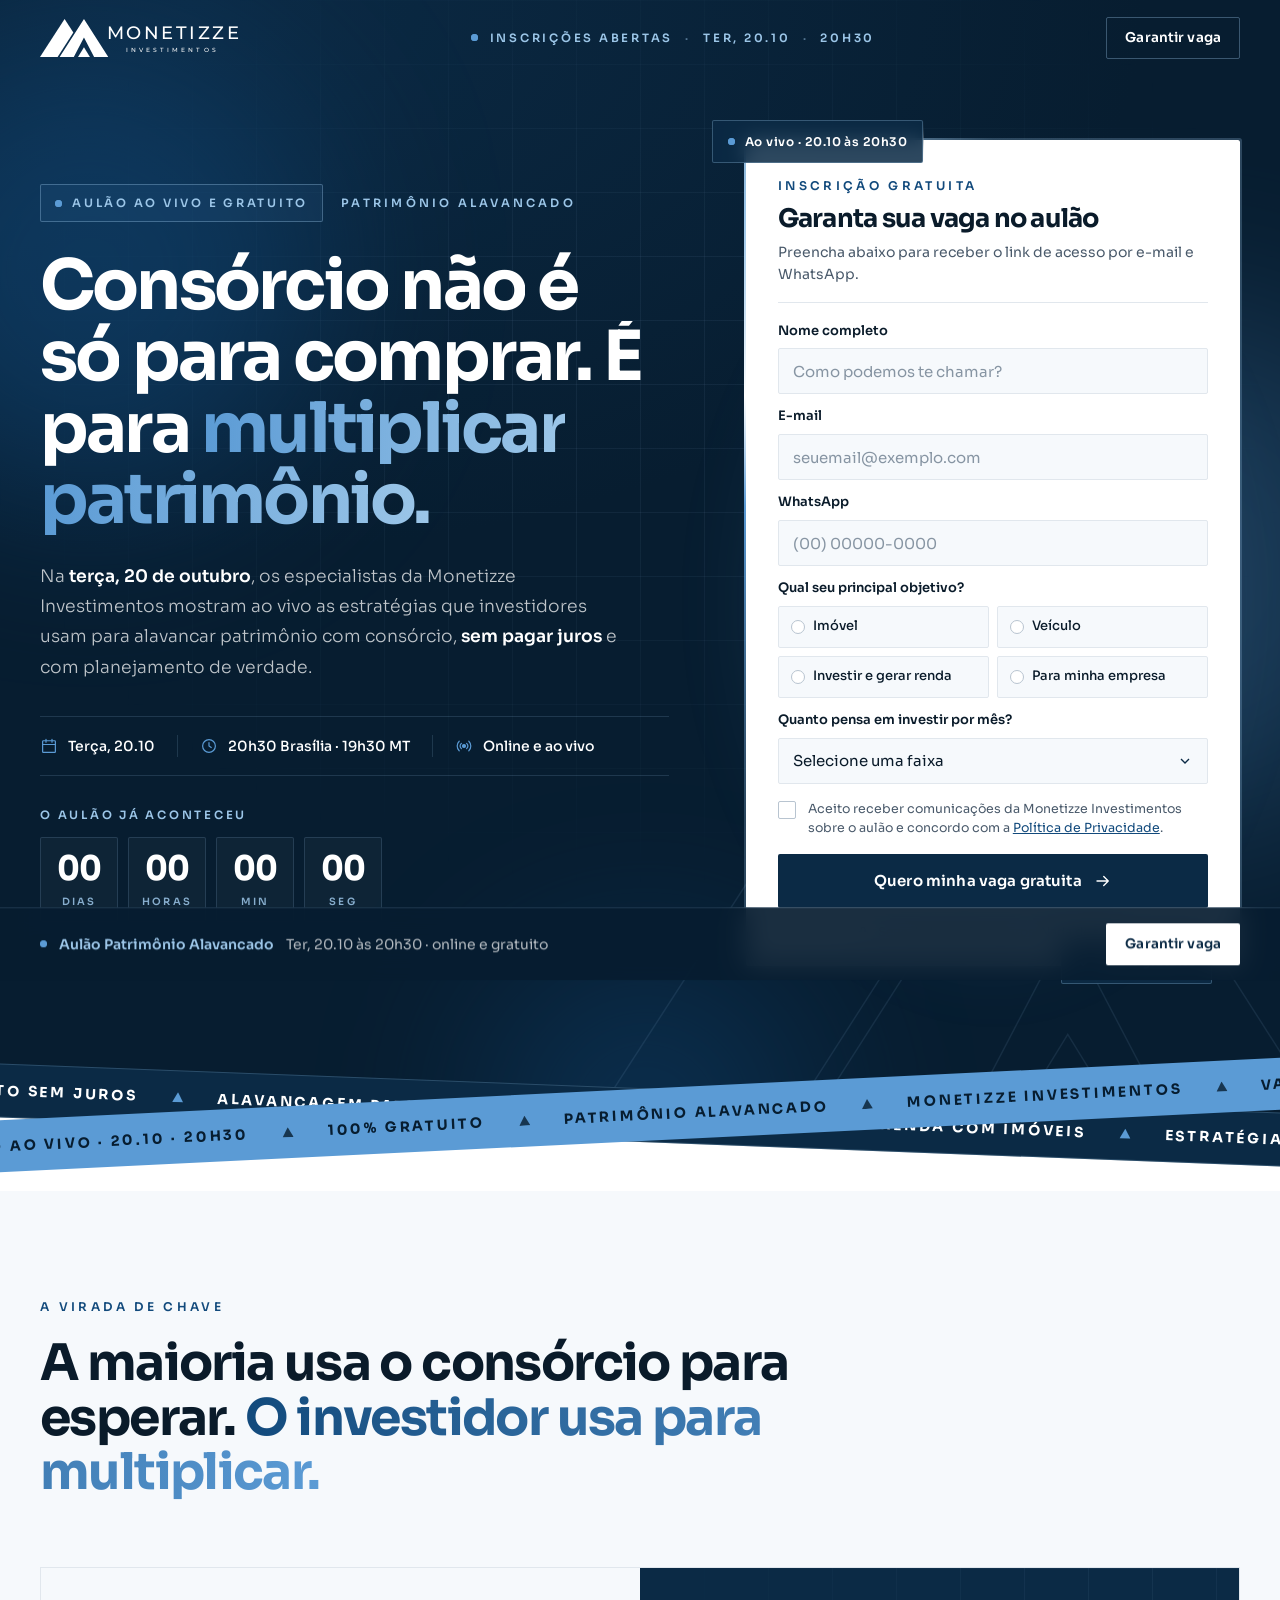
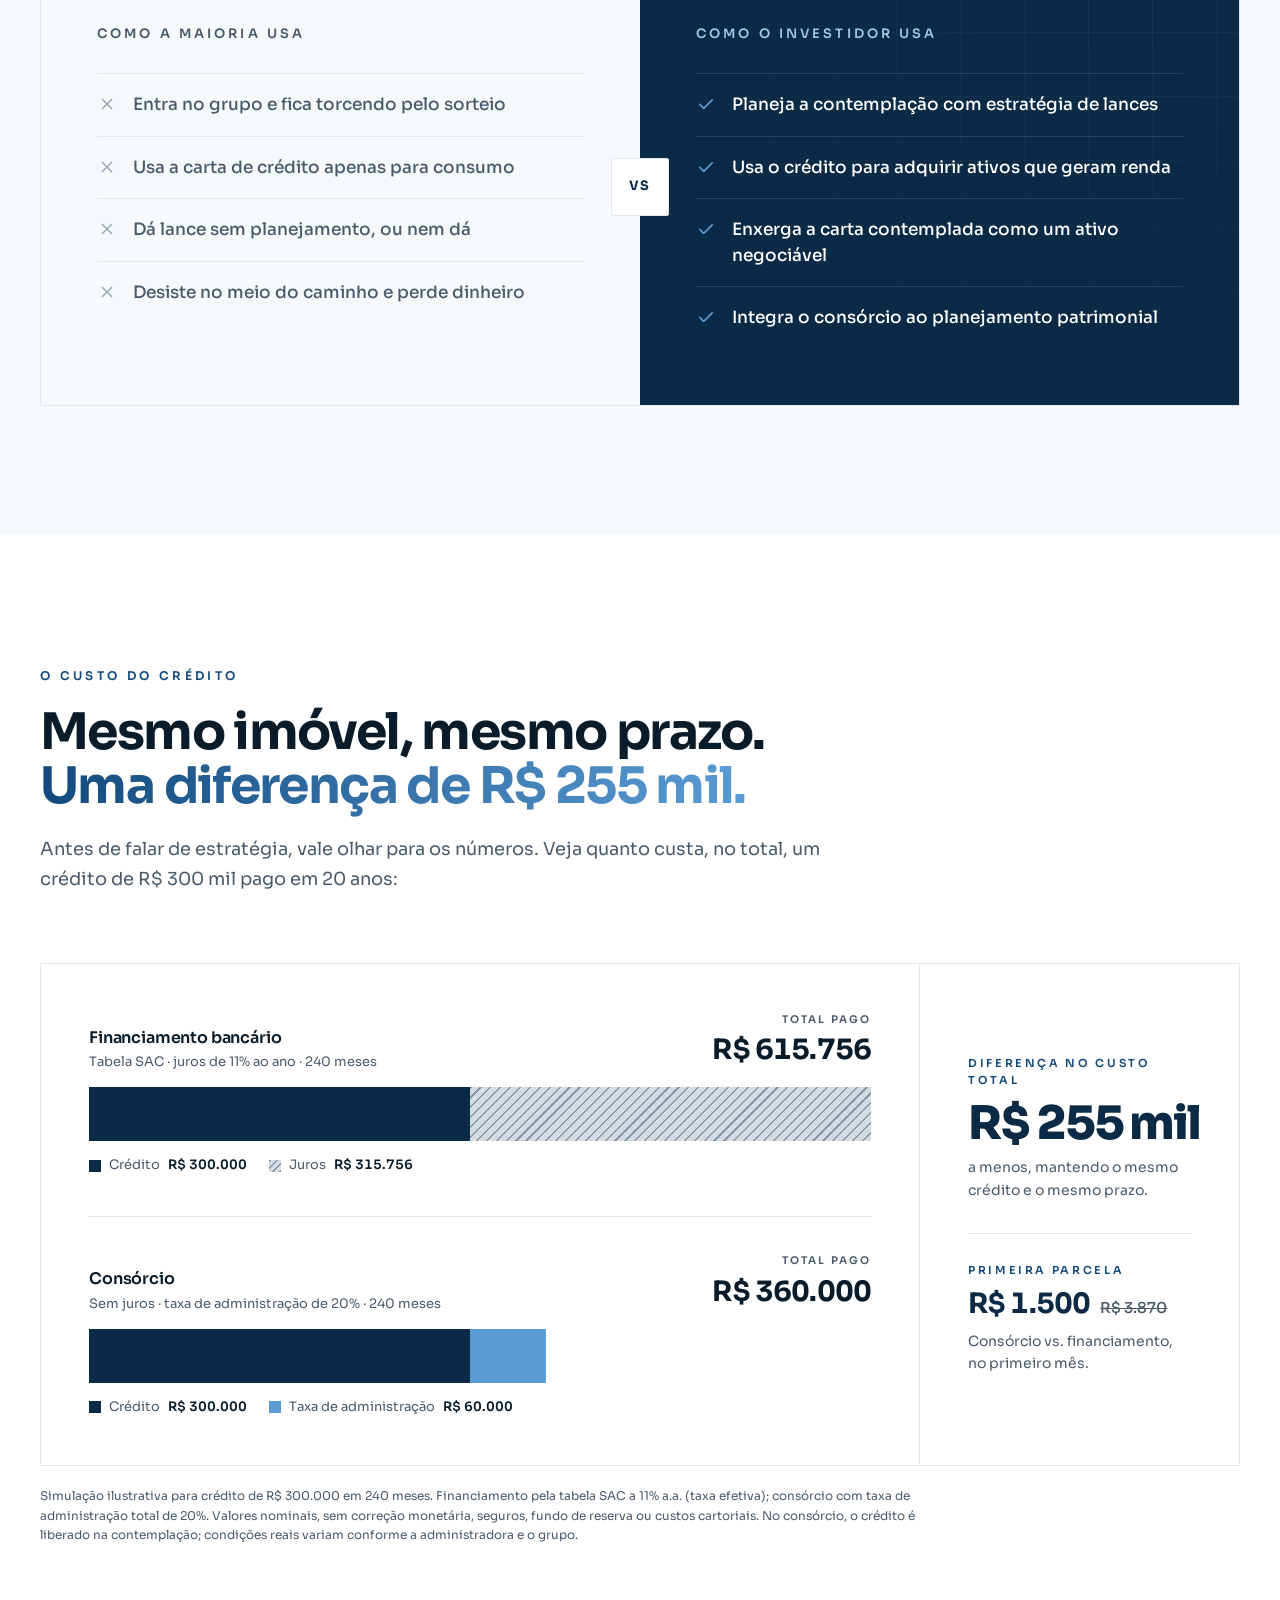
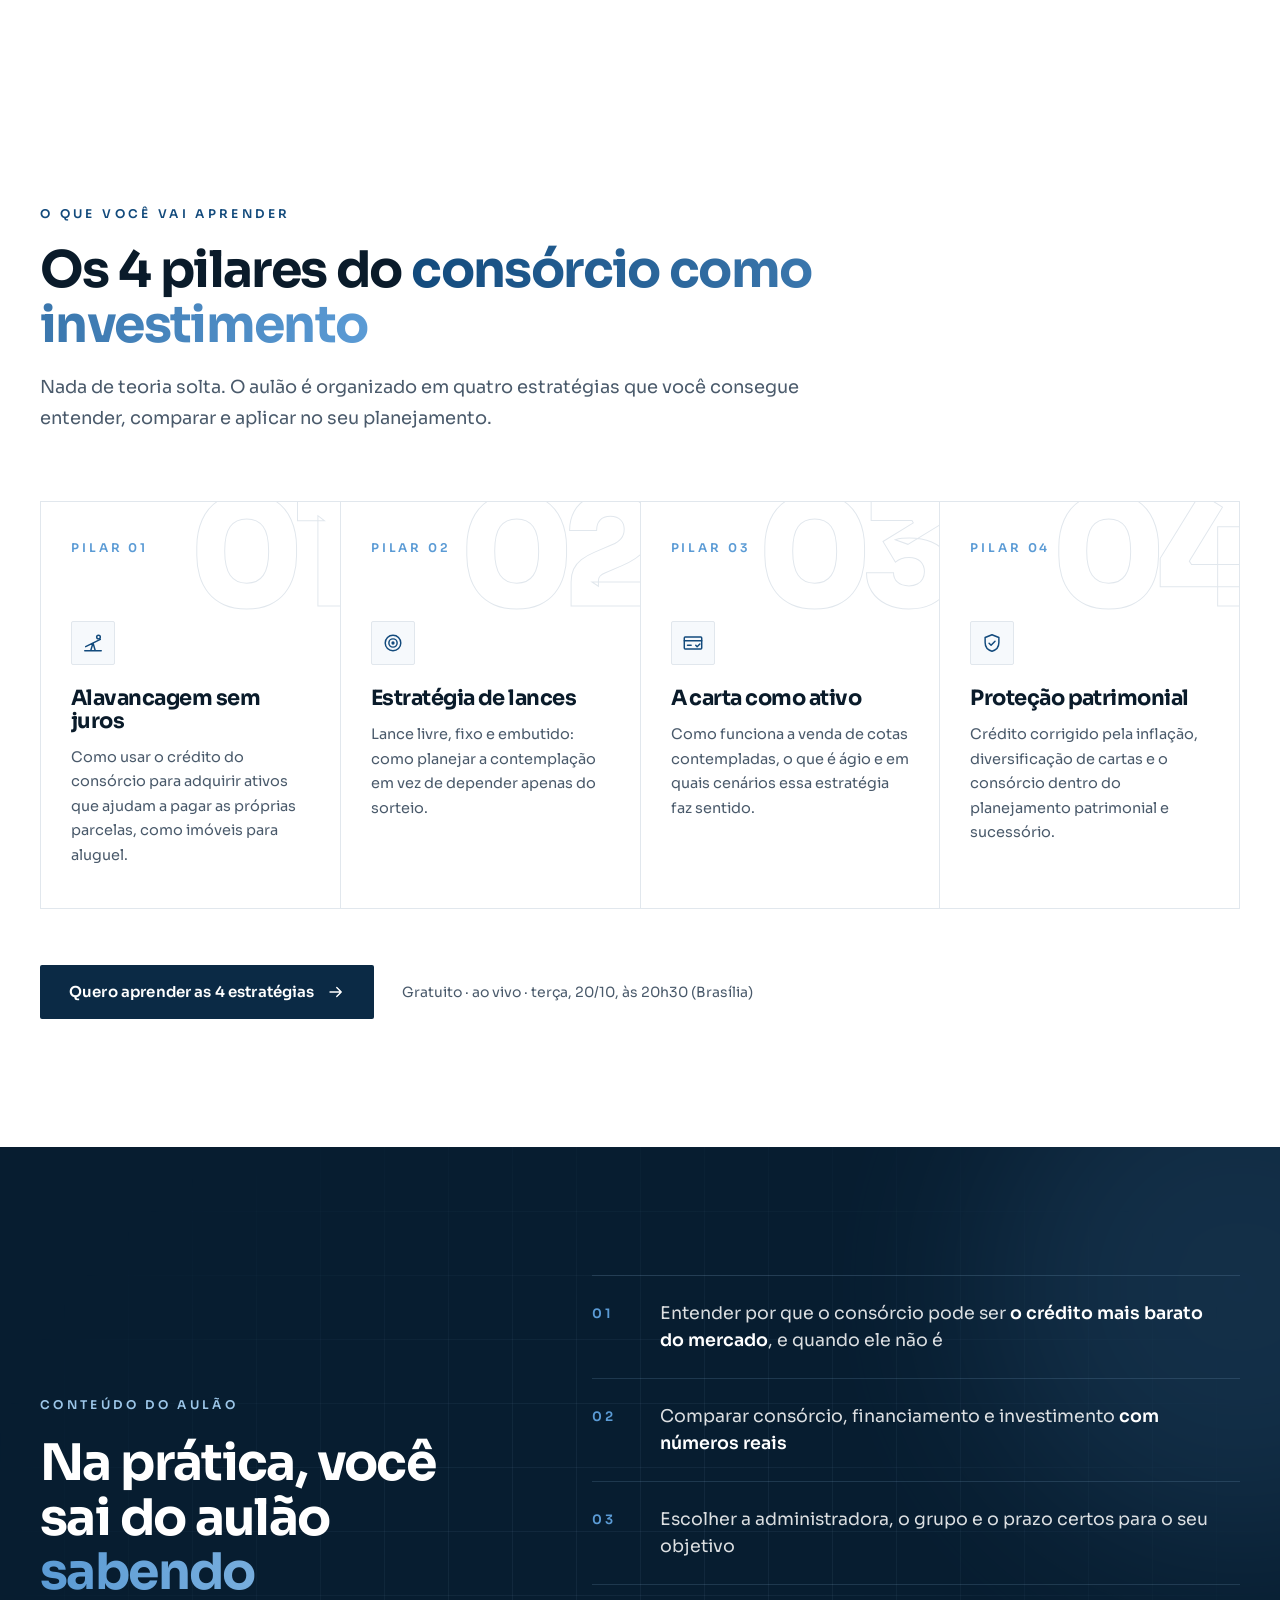
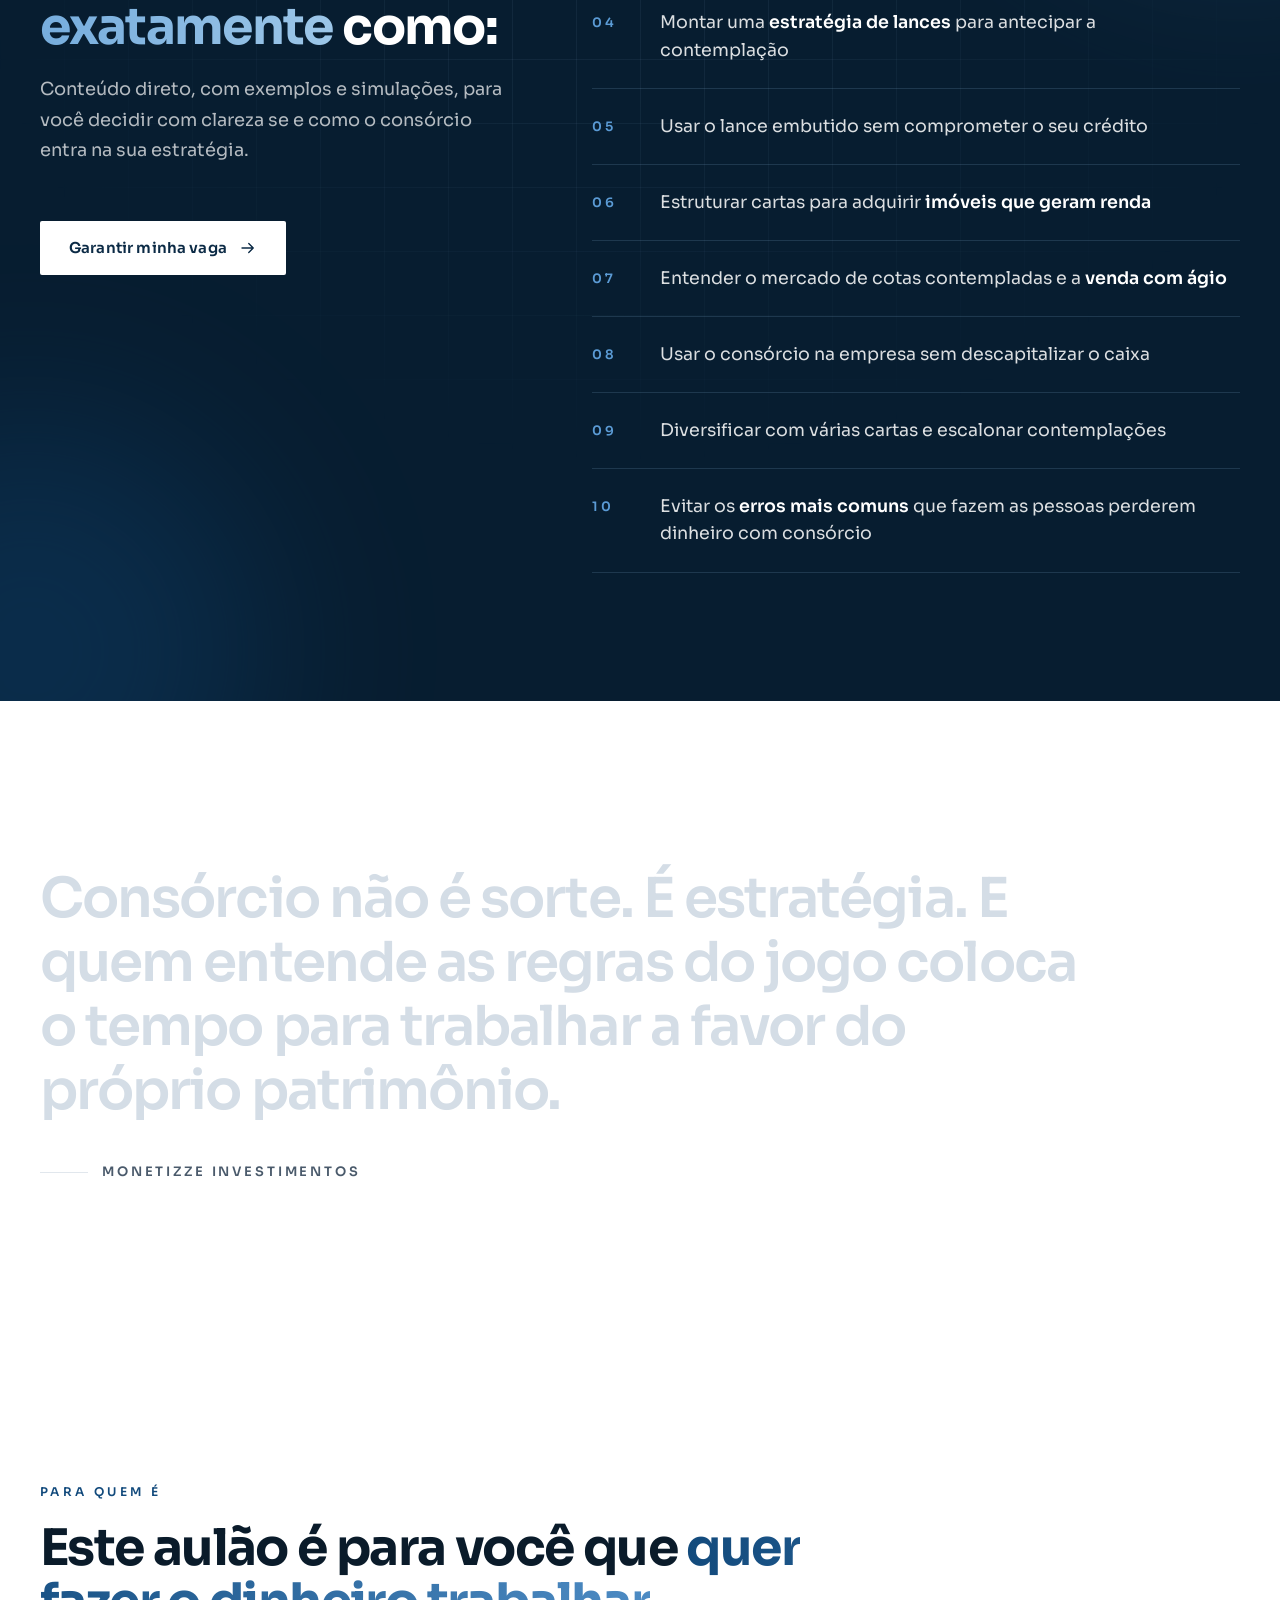
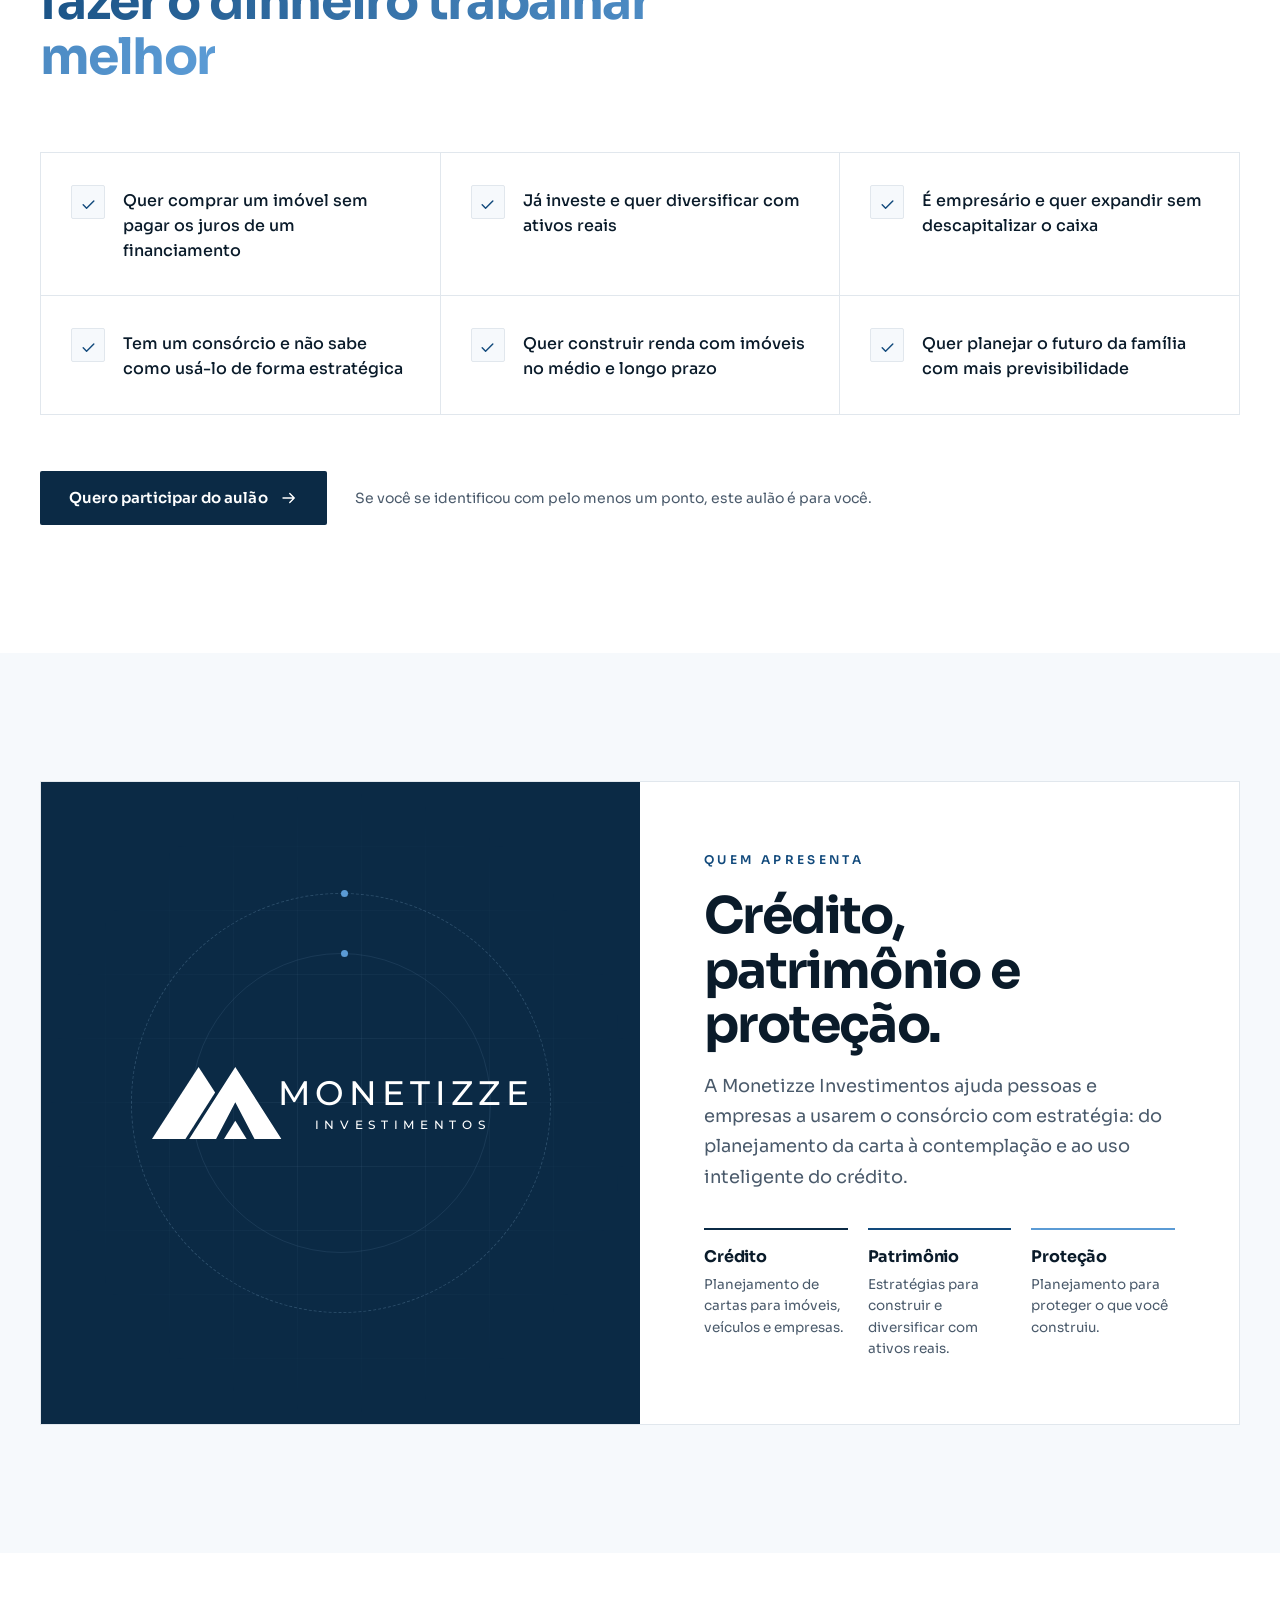
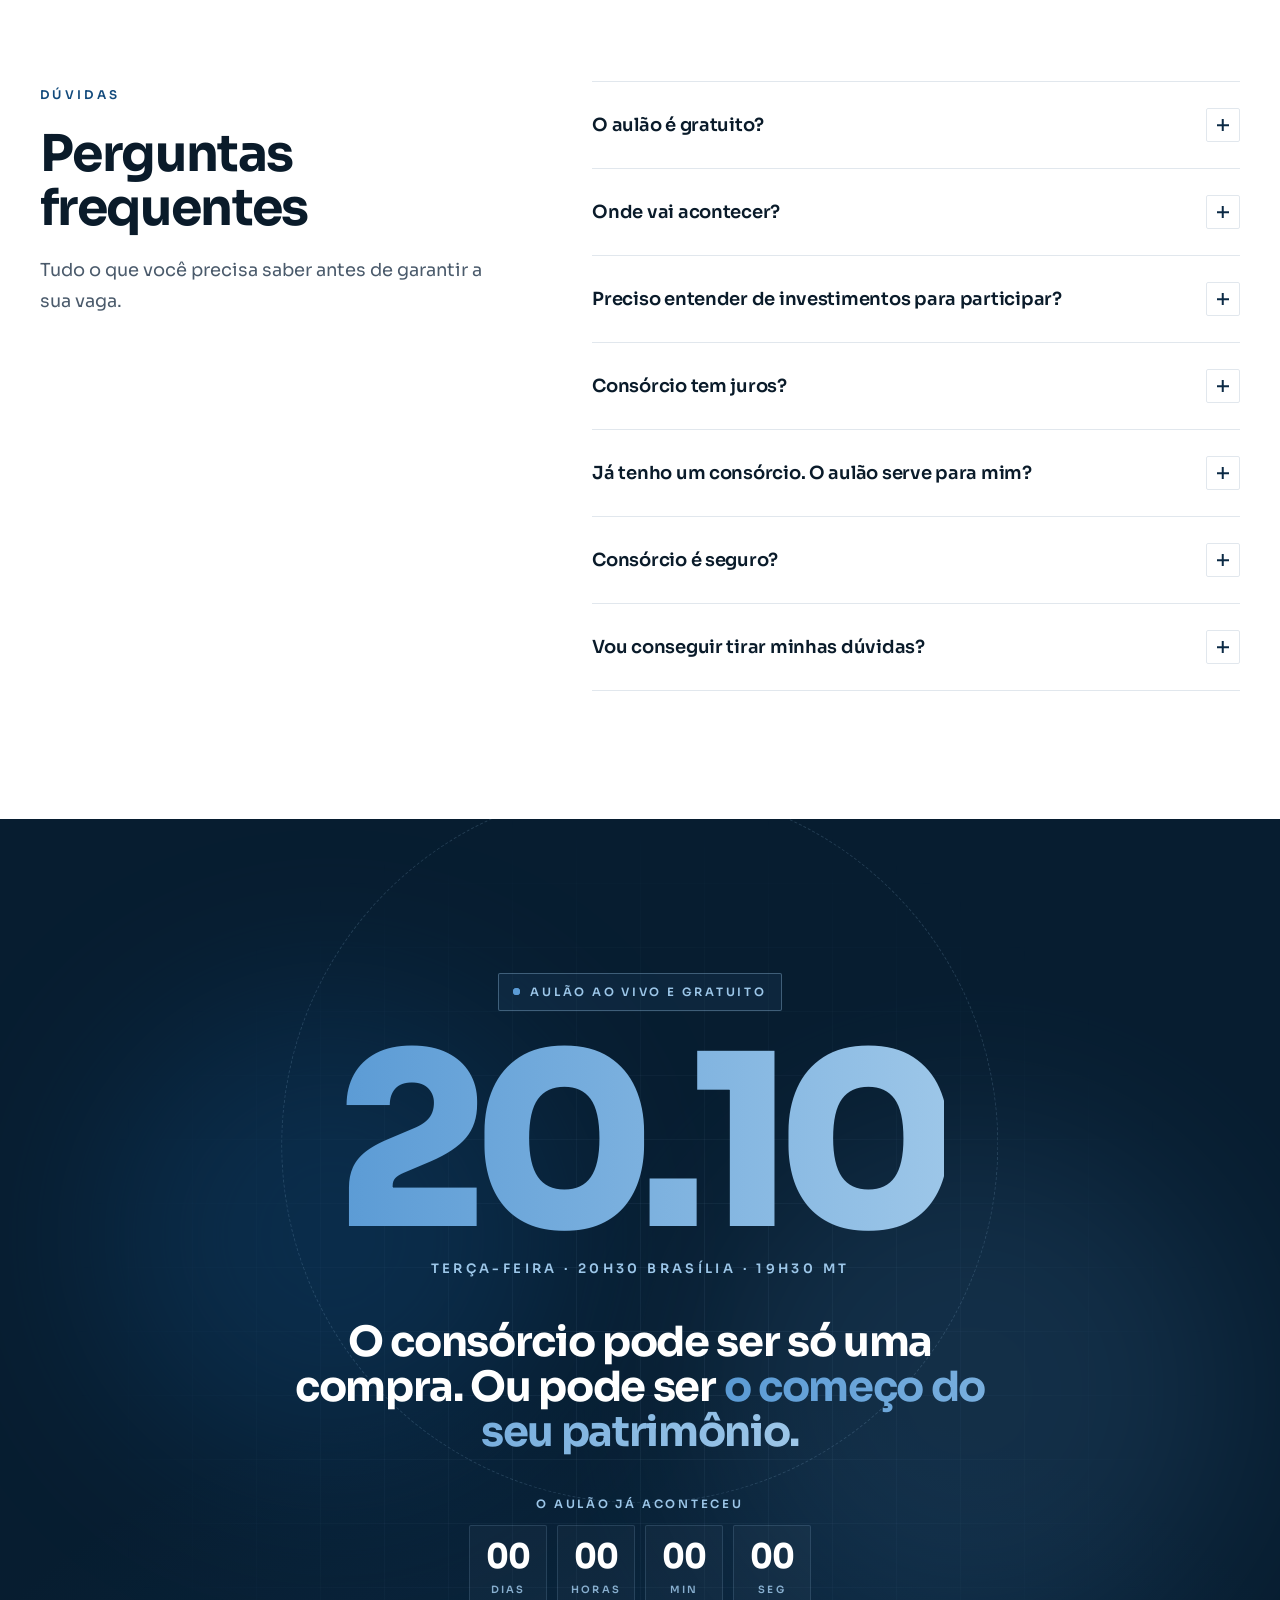
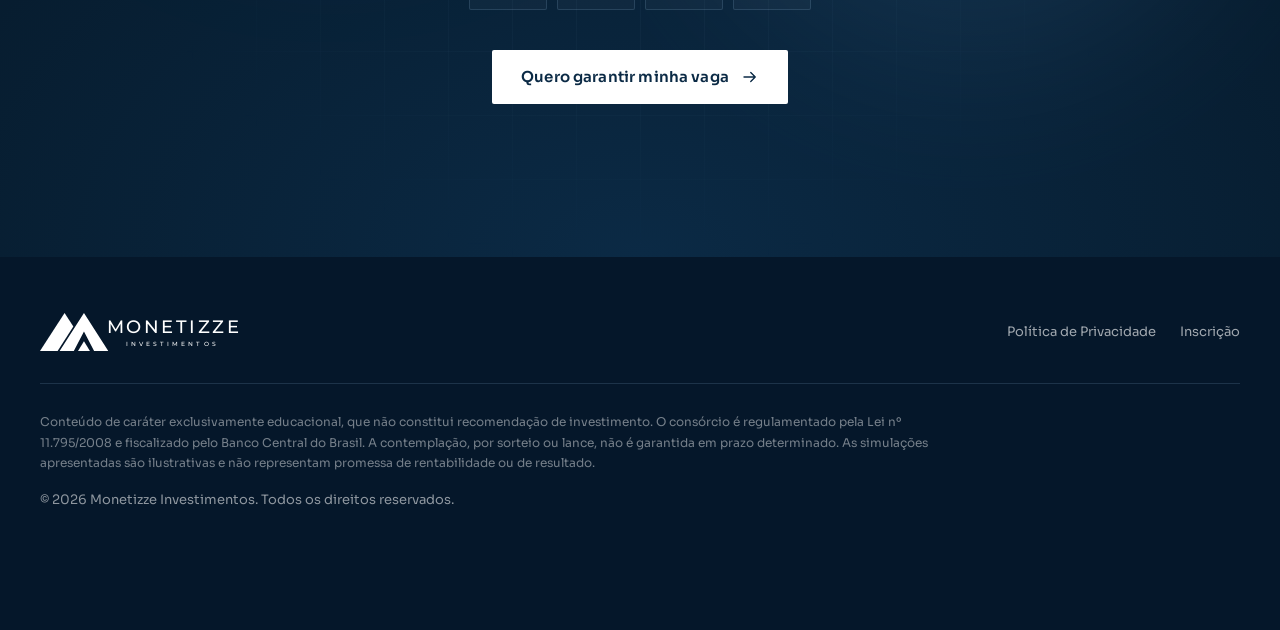
==== commit 98669062: "Mudar o horário do aulão para 20h30 (Brasília) / 19h30 (MT) Atualiza o horário em todos os pontos da" ====
--- a/index.html
+++ b/index.html
@@ -8,7 +8,7 @@
   <meta name="theme-color" content="#071D30">
   <meta property="og:type" content="website">
   <meta property="og:title" content="Aulão Patrimônio Alavancado | Monetizze Investimentos">
-  <meta property="og:description" content="Consórcio não é só para comprar. É para multiplicar patrimônio. Aulão ao vivo e gratuito, terça, 20/10, às 20h.">
+  <meta property="og:description" content="Consórcio não é só para comprar. É para multiplicar patrimônio. Aulão ao vivo e gratuito, terça, 20/10, às 20h30 (Brasília).">
   <link rel="icon" href="data:image/svg+xml,%3Csvg xmlns='http://www.w3.org/2000/svg' viewBox='-10 -40 200 180'%3E%3Crect x='-10' y='-40' width='200' height='180' fill='%230B2A45'/%3E%3Cg fill='%23fff'%3E%3Cpath d='M0 100L64.7 0 87.7 35.5 46.4 100Z'/%3E%3Cpath fill-rule='evenodd' d='M51.7 100L115.7 0 179.7 100ZM89 100L115.7 49 142.4 100Z'/%3E%3Cpath d='M100 100L115.7 74.5 131.4 100Z'/%3E%3C/g%3E%3C/svg%3E">
 
   <link rel="preconnect" href="https://fonts.googleapis.com">
@@ -201,6 +201,13 @@
       color: var(--branco);
       border-bottom: 1px solid transparent;
       transition: background-color .4s var(--ease), border-color .4s var(--ease), backdrop-filter .4s;
+      /* Promove o header a uma camada própria de composição: evita o bug conhecido do
+         Safari iOS em que um elemento fixed "descola" do topo e sobrepõe o conteúdo
+         durante o zoom por pinça ou a transição da barra de endereço. */
+      -webkit-transform: translateZ(0);
+      transform: translateZ(0);
+      -webkit-backface-visibility: hidden;
+      backface-visibility: hidden;
     }
     .header.is-scrolled {
       background: rgba(7, 29, 48, .84);
@@ -491,8 +498,6 @@
     .success h2 { font-size: 1.6rem; letter-spacing: -.03em; }
     .success p { margin: 10px auto 0; max-width: 30em; font-size: 14.5px; color: var(--texto-2); }
     .success__actions { display: grid; gap: 10px; margin-top: 24px; }
-    .success__small { display: inline-flex; align-items: center; gap: 6px; margin-top: 14px; font-size: 13px; color: var(--azul); }
-    .success__small svg { width: 15px; height: 15px; }
 
     /* Selos flutuantes */
     .float-badge {
@@ -972,8 +977,6 @@
     <symbol id="i-live" viewBox="0 0 24 24"><g fill="none" stroke="currentColor" stroke-width="1.6" stroke-linecap="round"><circle cx="12" cy="12" r="2" fill="currentColor"/><path d="M15.5 8.5a5 5 0 0 1 0 7M8.5 15.5a5 5 0 0 1 0-7M18.4 5.6a9 9 0 0 1 0 12.8M5.6 18.4a9 9 0 0 1 0-12.8"/></g></symbol>
     <symbol id="i-lock" viewBox="0 0 24 24"><g fill="none" stroke="currentColor" stroke-width="1.6" stroke-linecap="round"><rect x="5" y="10.5" width="14" height="10" rx="1"/><path d="M8.5 10.5V7.5a3.5 3.5 0 0 1 7 0v3"/></g></symbol>
     <symbol id="i-gift" viewBox="0 0 24 24"><g fill="none" stroke="currentColor" stroke-width="1.6" stroke-linecap="round" stroke-linejoin="round"><rect x="3.5" y="8" width="17" height="4" rx=".5"/><path d="M5 12v8.5h14V12M12 8v12.5M12 8S10.5 3.5 8 4.2C6 4.8 7 8 12 8zM12 8s1.5-4.5 4-3.8c2 .6 1 3.8-4 3.8z"/></g></symbol>
-    <symbol id="i-whats" viewBox="0 0 24 24"><g fill="none" stroke="currentColor" stroke-width="1.6" stroke-linejoin="round"><path d="M4 20l1.2-3.9A8.5 8.5 0 1 1 8.2 19z"/><path d="M9.2 8.3c-.3 0-.7.3-.7.9 0 2.8 3.5 6.3 6.3 6.3.6 0 .9-.4.9-.7v-1l-1.8-.8-.9.8a5 5 0 0 1-2.8-2.8l.8-.9-.8-1.8z"/></g></symbol>
-    <symbol id="i-download" viewBox="0 0 24 24"><g fill="none" stroke="currentColor" stroke-width="1.6" stroke-linecap="round" stroke-linejoin="round"><path d="M12 4v11M7 10.5l5 5 5-5M4.5 19.5h15"/></g></symbol>
     <symbol id="i-lever" viewBox="0 0 24 24"><g fill="none" stroke="currentColor" stroke-width="1.6" stroke-linecap="round" stroke-linejoin="round"><path d="M3 20.5h18M4 16l16-8M12 12l-2.5 8.5h5z"/><circle cx="18" cy="5.5" r="2"/></g></symbol>
     <symbol id="i-target" viewBox="0 0 24 24"><g fill="none" stroke="currentColor" stroke-width="1.6" stroke-linecap="round"><circle cx="12" cy="12" r="8.5"/><circle cx="12" cy="12" r="4.5"/><circle cx="12" cy="12" r="1" fill="currentColor"/></g></symbol>
     <symbol id="i-card" viewBox="0 0 24 24"><g fill="none" stroke="currentColor" stroke-width="1.6" stroke-linecap="round" stroke-linejoin="round"><rect x="2.5" y="5.5" width="19" height="13" rx="1"/><path d="M2.5 9.5h19M6 14.5h4M15 14.5l1.5 1.5 3-3"/></g></symbol>
@@ -992,7 +995,7 @@
         <span class="dot"></span>
         <span class="hi">Inscrições abertas</span>
         <span class="hi">Ter, 20.10</span>
-        <span class="hi">20h</span>
+        <span class="hi">20h30</span>
       </div>
       <a class="btn btn--ghost-dark btn--sm" href="#inscricao" data-goto-form>Garantir vaga</a>
     </div>
@@ -1022,7 +1025,7 @@
 
           <div class="meta" data-reveal style="--d:.6s">
             <div class="meta__item"><svg><use href="#i-calendar"/></svg>Terça, 20.10</div>
-            <div class="meta__item"><svg><use href="#i-clock"/></svg>20h · horário de Brasília</div>
+            <div class="meta__item"><svg><use href="#i-clock"/></svg>20h30 Brasília · 19h30 MT</div>
             <div class="meta__item"><svg><use href="#i-live"/></svg>Online e ao vivo</div>
           </div>
 
@@ -1040,7 +1043,7 @@
         <!-- ============ FORMULÁRIO ============ -->
         <div class="form-wrap" id="inscricao" data-reveal="scale" style="--d:.35s">
           <div class="form-halo" aria-hidden="true"></div>
-          <span class="float-badge float-badge--a" aria-hidden="true"><span class="dot"></span>Ao vivo · 20.10 às 20h</span>
+          <span class="float-badge float-badge--a" aria-hidden="true"><span class="dot"></span>Ao vivo · 20.10 às 20h30</span>
           <span class="float-badge float-badge--b" aria-hidden="true"><svg><use href="#i-check"/></svg>100% gratuito</span>
 
           <div class="form-card glow">
@@ -1120,16 +1123,12 @@
               </svg>
               <span class="label">Inscrição confirmada</span>
               <h2 style="margin-top:10px">Sua vaga está garantida<span data-success-name></span>!</h2>
-              <p>Vamos enviar o link de acesso por e-mail e WhatsApp. Reserve na sua agenda: <strong>terça, 20/10, às 20h</strong>.</p>
+              <p>Você vai receber mensagens sobre o aulão por <strong>WhatsApp</strong> e <strong>e-mail</strong>, incluindo o link de acesso. Reserve na sua agenda: <strong>terça, 20/10, às 20h30 (Brasília) / 19h30 (MT)</strong>.</p>
               <div class="success__actions">
-                <a class="btn btn--primary btn--shine" data-whats-group href="#" target="_blank" rel="noopener" hidden>
-                  <svg><use href="#i-whats"/></svg>Entrar no grupo VIP do WhatsApp
-                </a>
-                <a class="btn btn--outline" data-gcal href="#" target="_blank" rel="noopener">
+                <a class="btn btn--primary btn--shine" data-gcal href="#" target="_blank" rel="noopener">
                   <svg><use href="#i-calendar"/></svg>Adicionar ao Google Agenda
                 </a>
               </div>
-              <a class="success__small" href="#" data-ics><svg><use href="#i-download"/></svg>Baixar convite (.ics) para outras agendas</a>
             </div>
           </div>
         </div>
@@ -1147,7 +1146,7 @@
         <span class="tape__item">Proteção contra a inflação<svg><use href="#i-tri"/></svg></span>
       </div></div>
       <div class="tape tape--a"><div class="tape__track" data-marquee>
-        <span class="tape__item">Aulão ao vivo · 20.10 · 20h<svg><use href="#i-tri"/></svg></span>
+        <span class="tape__item">Aulão ao vivo · 20.10 · 20h30<svg><use href="#i-tri"/></svg></span>
         <span class="tape__item">100% gratuito<svg><use href="#i-tri"/></svg></span>
         <span class="tape__item">Patrimônio alavancado<svg><use href="#i-tri"/></svg></span>
         <span class="tape__item">Monetizze Investimentos<svg><use href="#i-tri"/></svg></span>
@@ -1295,7 +1294,7 @@
 
         <div class="cta-row" data-reveal>
           <a class="btn btn--primary btn--shine" href="#inscricao" data-goto-form>Quero aprender as 4 estratégias<svg class="arrow"><use href="#i-arrow"/></svg></a>
-          <span class="cta-row__text">Gratuito · ao vivo · terça, 20/10, às 20h</span>
+          <span class="cta-row__text">Gratuito · ao vivo · terça, 20/10, às 20h30 (Brasília)</span>
         </div>
       </div>
     </section>
@@ -1398,7 +1397,7 @@
           </div>
           <div class="faq__item" data-reveal>
             <button class="faq__q" aria-expanded="false">Onde vai acontecer?<span class="faq__icon" aria-hidden="true"></span></button>
-            <div class="faq__a"><div><p>Online e ao vivo, na terça-feira, 20 de outubro, às 20h (horário de Brasília). O link de acesso será enviado por e-mail e WhatsApp antes do início.</p></div></div>
+            <div class="faq__a"><div><p>Online e ao vivo, na terça-feira, 20 de outubro, às 20h30 no horário de Brasília (19h30 no horário de Mato Grosso). O link de acesso será enviado por e-mail e WhatsApp antes do início.</p></div></div>
           </div>
           <div class="faq__item" data-reveal>
             <button class="faq__q" aria-expanded="false">Preciso entender de investimentos para participar?<span class="faq__icon" aria-hidden="true"></span></button>
@@ -1434,7 +1433,7 @@
         <div data-reveal="scale" style="--d:.1s">
           <div class="final__date"><span class="final__ring" aria-hidden="true"></span><span class="grad grad--light">20.10</span></div>
         </div>
-        <p class="final__when" data-reveal style="--d:.2s">Terça-feira · 20h · Horário de Brasília</p>
+        <p class="final__when" data-reveal style="--d:.2s">Terça-feira · 20h30 Brasília · 19h30 MT</p>
         <h2 class="final__title" id="t-final" data-reveal style="--d:.28s">O consórcio pode ser só uma compra. Ou pode ser <span class="grad grad--light">o começo do seu patrimônio.</span></h2>
         <div class="cd-wrap" data-reveal style="--d:.36s">
           <span class="cd-caption" data-cd-caption>Faltam</span>
@@ -1470,7 +1469,7 @@
   <!-- ============ BARRA FIXA ============ -->
   <div class="sticky-cta" aria-hidden="true">
     <div class="container sticky-cta__inner">
-      <div class="sticky-cta__text"><span class="dot"></span><b>Aulão Patrimônio Alavancado</b><span>Ter, 20.10 às 20h · online e gratuito</span></div>
+      <div class="sticky-cta__text"><span class="dot"></span><b>Aulão Patrimônio Alavancado</b><span>Ter, 20.10 às 20h30 · online e gratuito</span></div>
       <a class="btn btn--light btn--sm btn--shine" href="#inscricao" data-goto-form tabindex="-1">Garantir vaga</a>
     </div>
   </div>
@@ -1481,12 +1480,10 @@
        ========================================================== */
     const CONFIG = {
       evento: 'Aulão Patrimônio Alavancado',
-      inicio: '2026-10-20T20:00:00-03:00',
-      fim: '2026-10-20T21:30:00-03:00',
-      // Função na Vercel que envia cada inscrição para o RD Station Marketing (veja api/lead.js).
+      inicio: '2026-10-20T20:30:00-03:00',
+      fim: '2026-10-20T22:00:00-03:00',
+      // Função na Vercel que envia cada inscrição para o RD Station CRM (veja api/lead.js).
       endpoint: '/api/lead',
-      // Link do grupo VIP do WhatsApp exibido após a inscrição (deixe vazio para ocultar o botão).
-      grupoWhatsapp: '',
       // Página de obrigado opcional. Se preenchida, o lead é redirecionado para ela após a inscrição.
       paginaObrigado: ''
     };
@@ -1730,26 +1727,6 @@
         + '&dates=' + toGcal(CONFIG.inicio) + '/' + toGcal(CONFIG.fim)
         + '&details=' + encodeURIComponent(details)
         + '&location=' + encodeURIComponent('Online (link enviado por e-mail e WhatsApp)');
-      $('[data-ics]').addEventListener('click', e => {
-        e.preventDefault();
-        const ics = [
-          'BEGIN:VCALENDAR', 'VERSION:2.0', 'PRODID:-//Monetizze Investimentos//Aulao//PT-BR', 'BEGIN:VEVENT',
-          'UID:aulao-' + start + '@monetizze-investimentos',
-          'DTSTAMP:' + toGcal(new Date().toISOString()),
-          'DTSTART:' + toGcal(CONFIG.inicio), 'DTEND:' + toGcal(CONFIG.fim),
-          'SUMMARY:' + CONFIG.evento + ' | Monetizze Investimentos',
-          'DESCRIPTION:' + details,
-          'LOCATION:Online',
-          'BEGIN:VALARM', 'TRIGGER:-PT30M', 'ACTION:DISPLAY', 'DESCRIPTION:O aulão começa em 30 minutos', 'END:VALARM',
-          'END:VEVENT', 'END:VCALENDAR'
-        ].join('\r\n');
-        const url = URL.createObjectURL(new Blob([ics], { type: 'text/calendar;charset=utf-8' }));
-        const a = Object.assign(document.createElement('a'), { href: url, download: 'aulao-patrimonio-alavancado.ics' });
-        document.body.appendChild(a); a.click(); a.remove();
-        setTimeout(() => URL.revokeObjectURL(url), 1000);
-      });
-      const groupBtn = $('[data-whats-group]');
-      if (CONFIG.grupoWhatsapp) { groupBtn.href = CONFIG.grupoWhatsapp; groupBtn.hidden = false; }
 
       /* ---------- Envio ---------- */
       function trackLead(payload) {
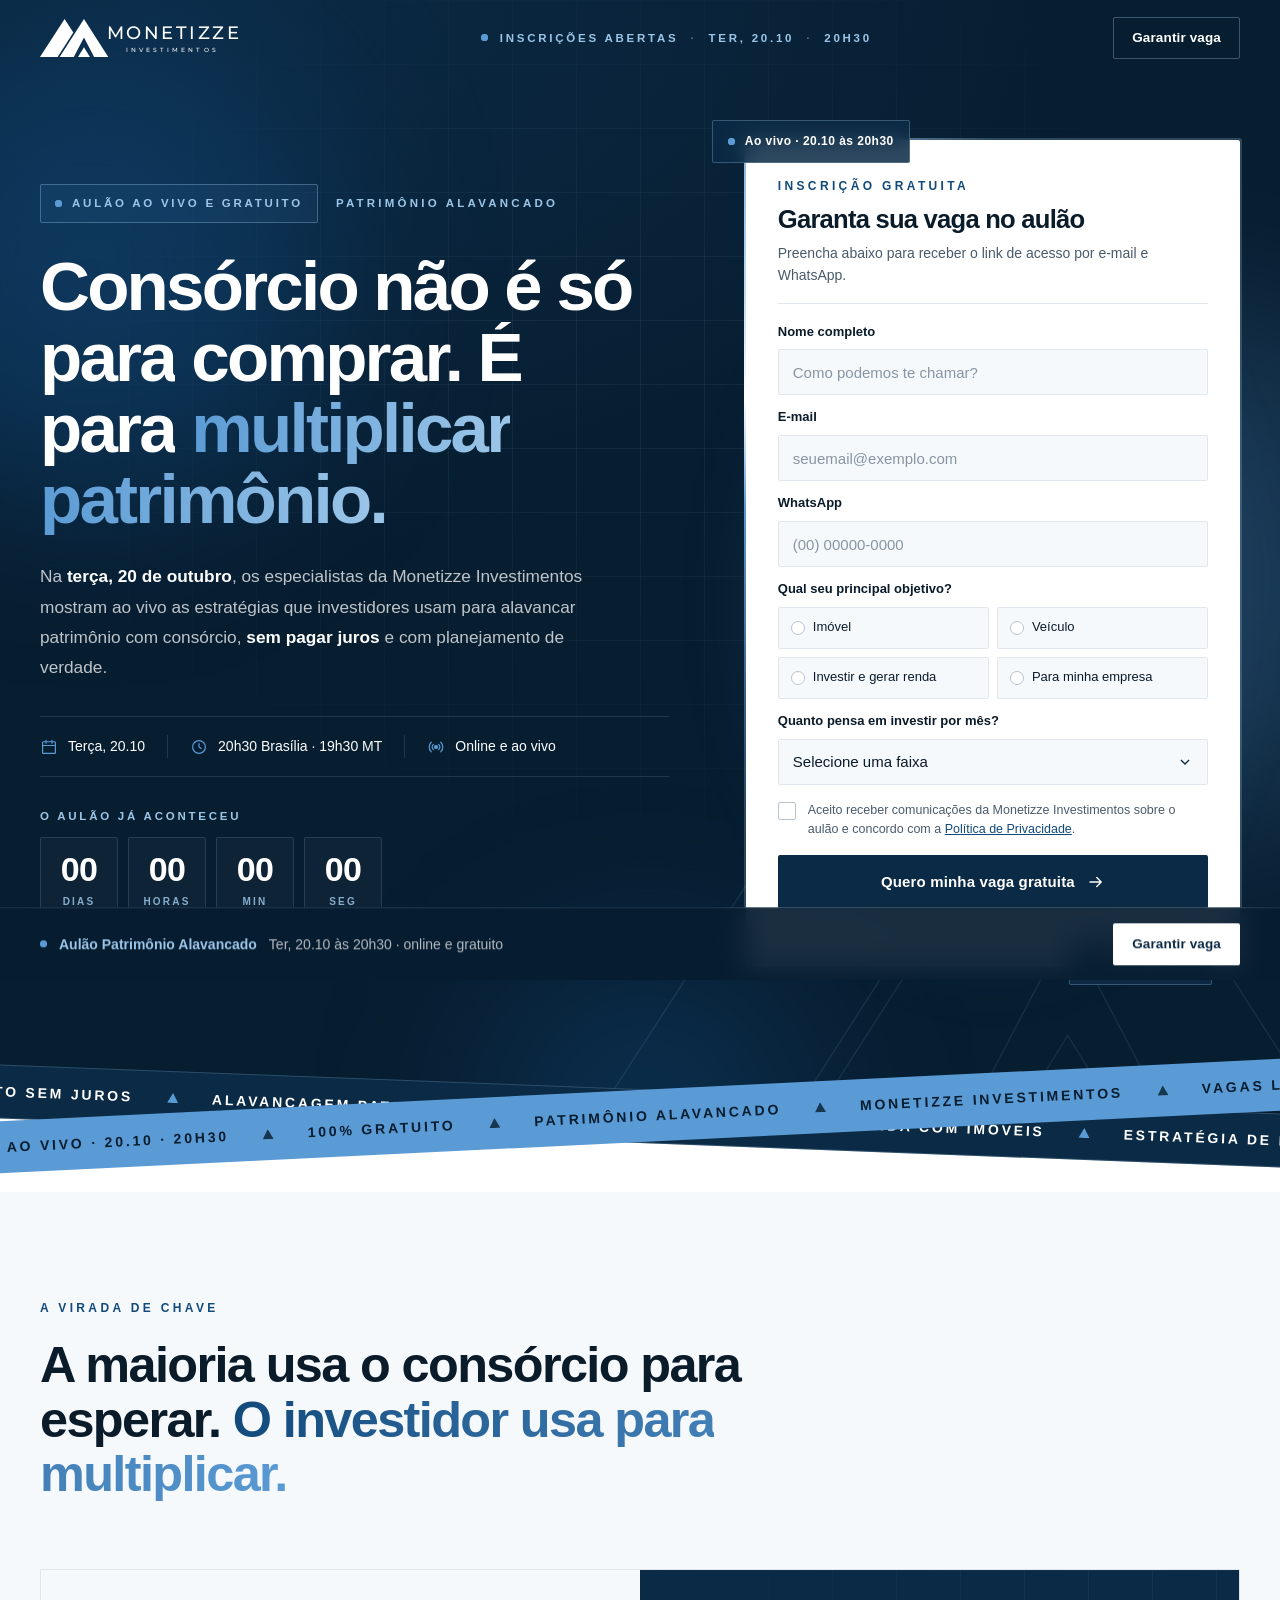
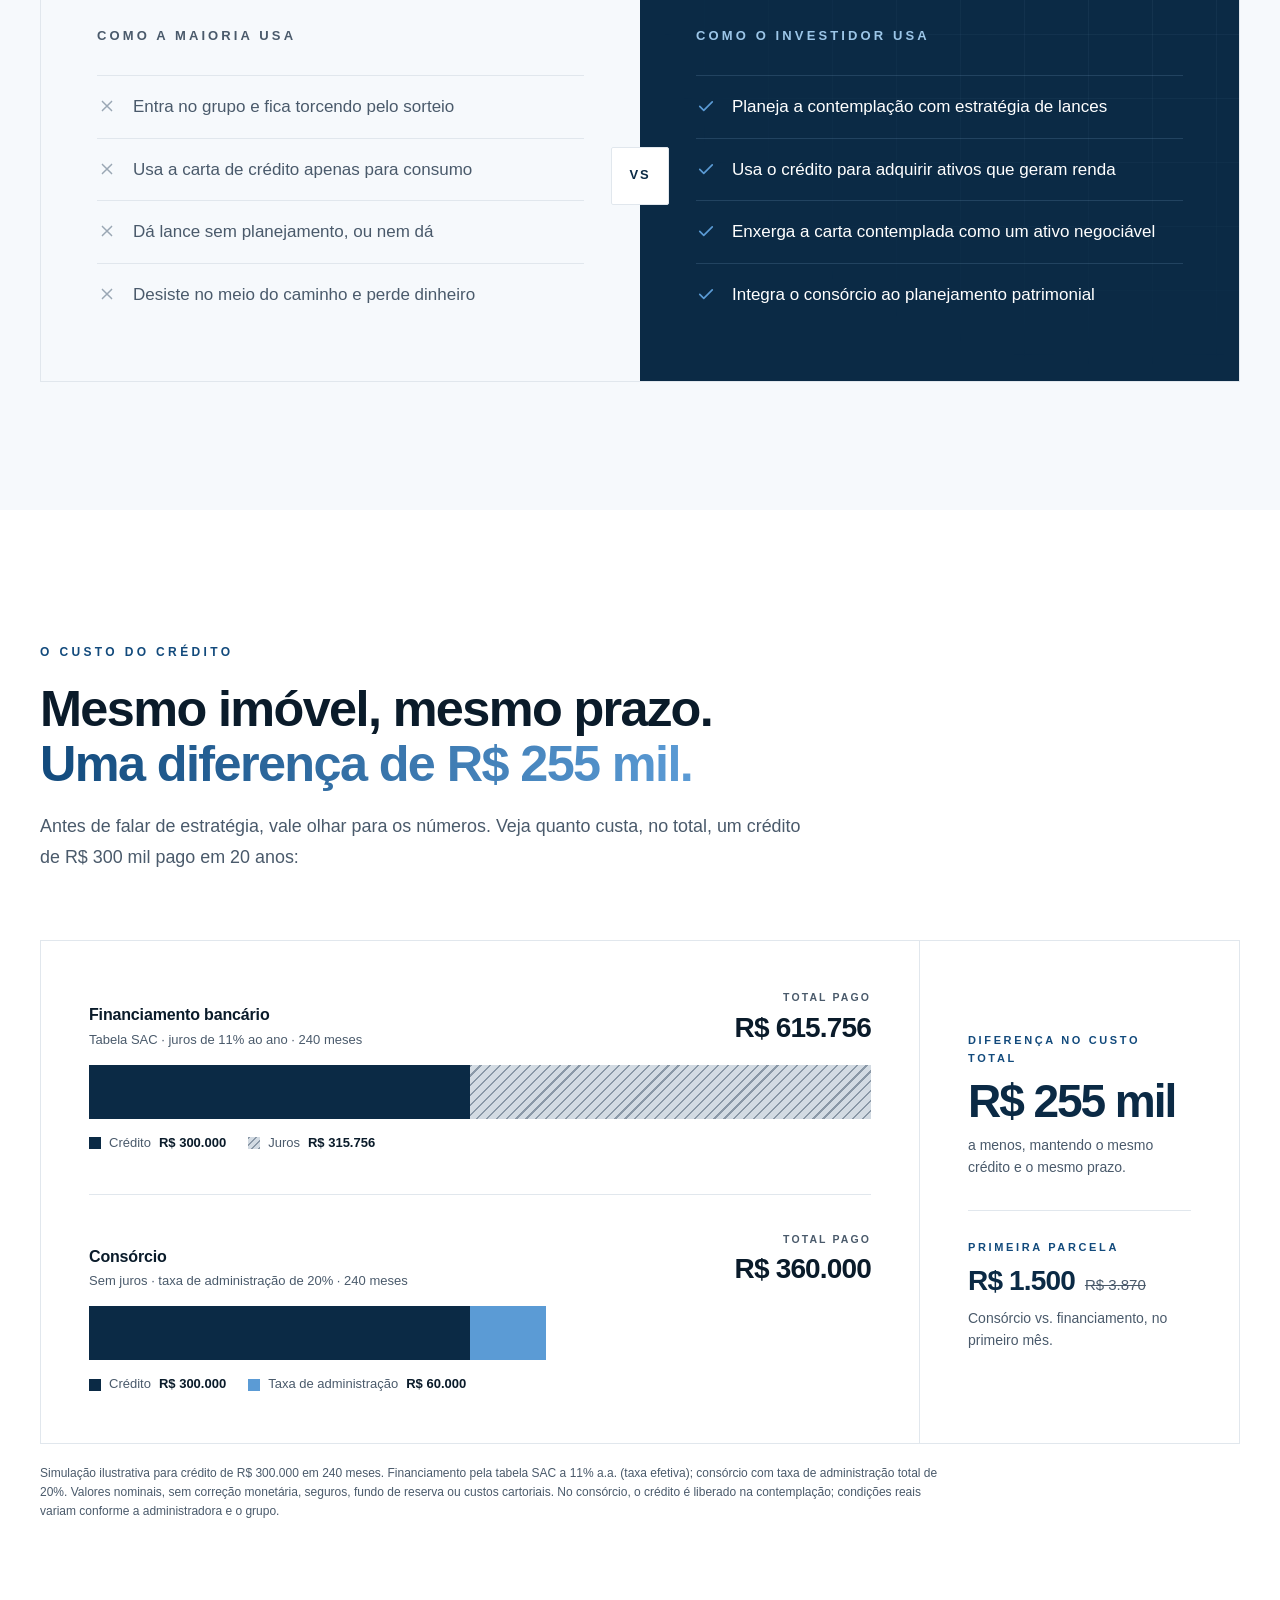
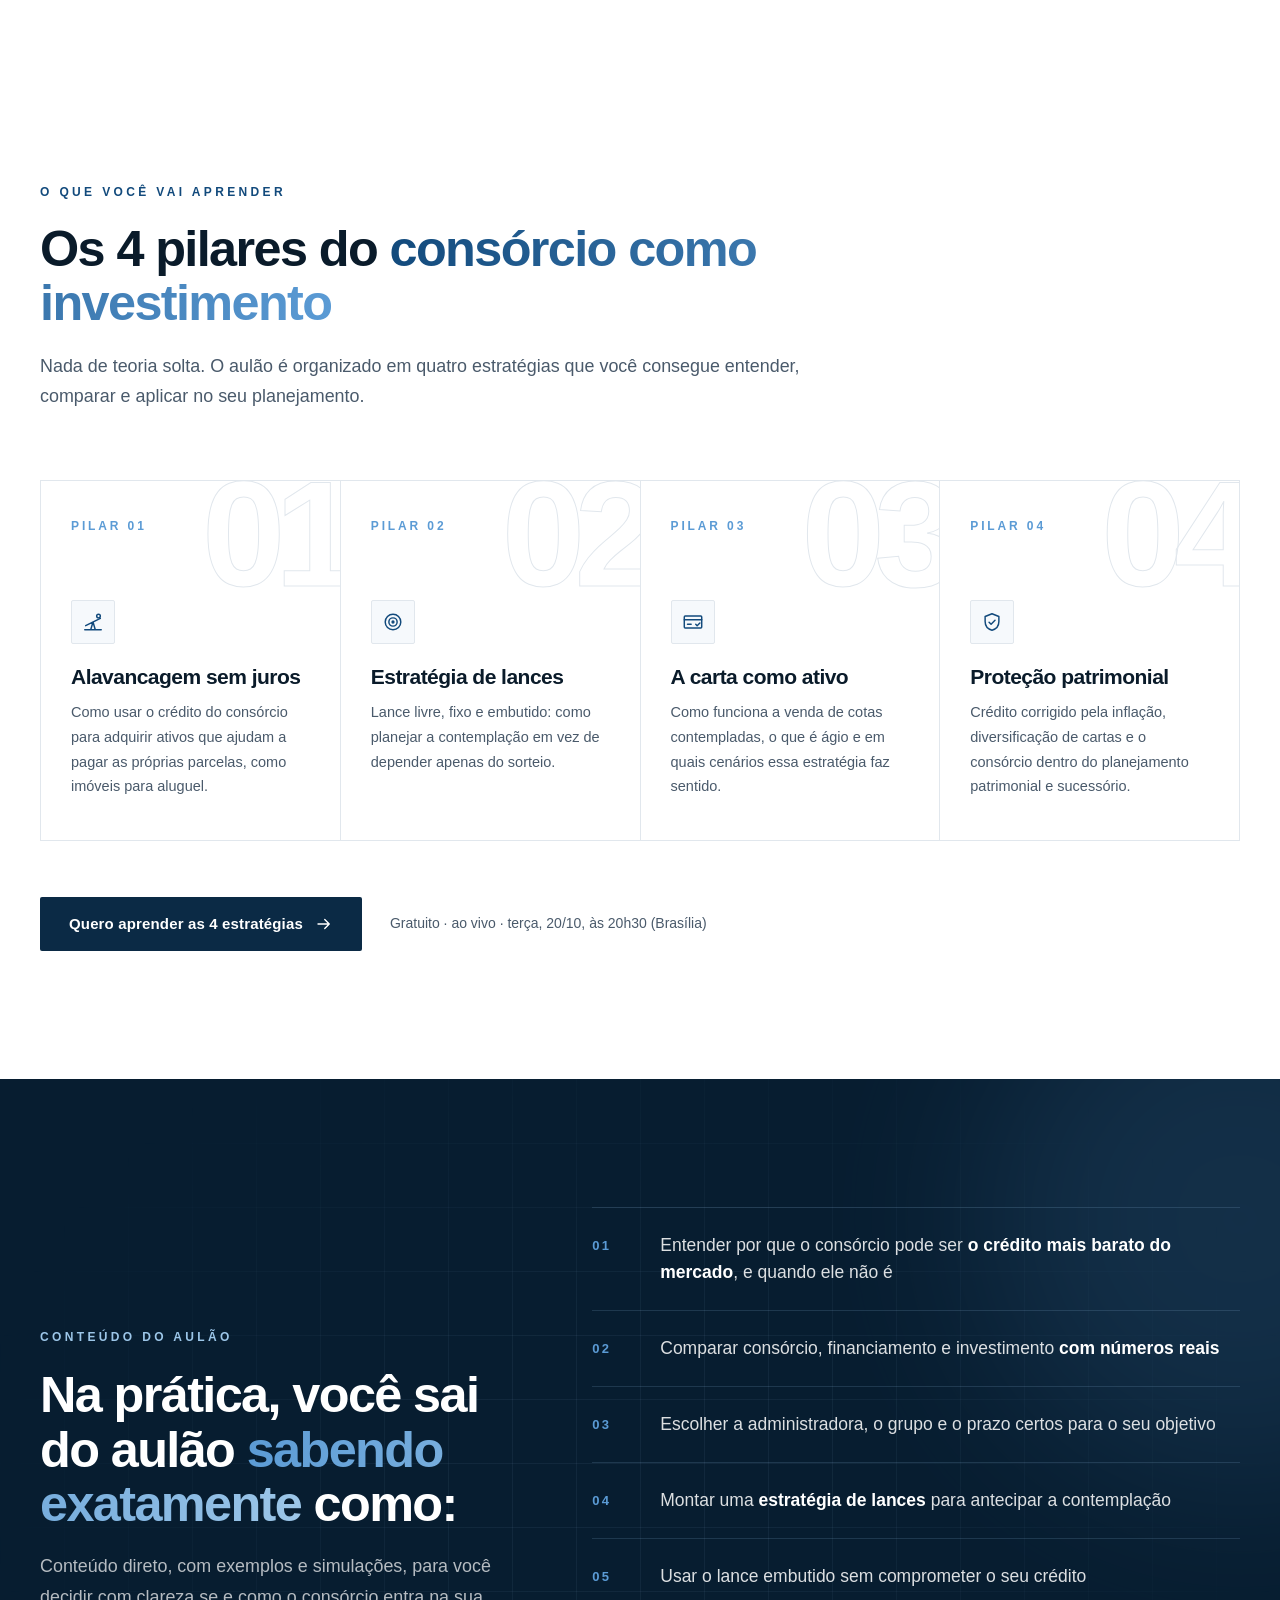
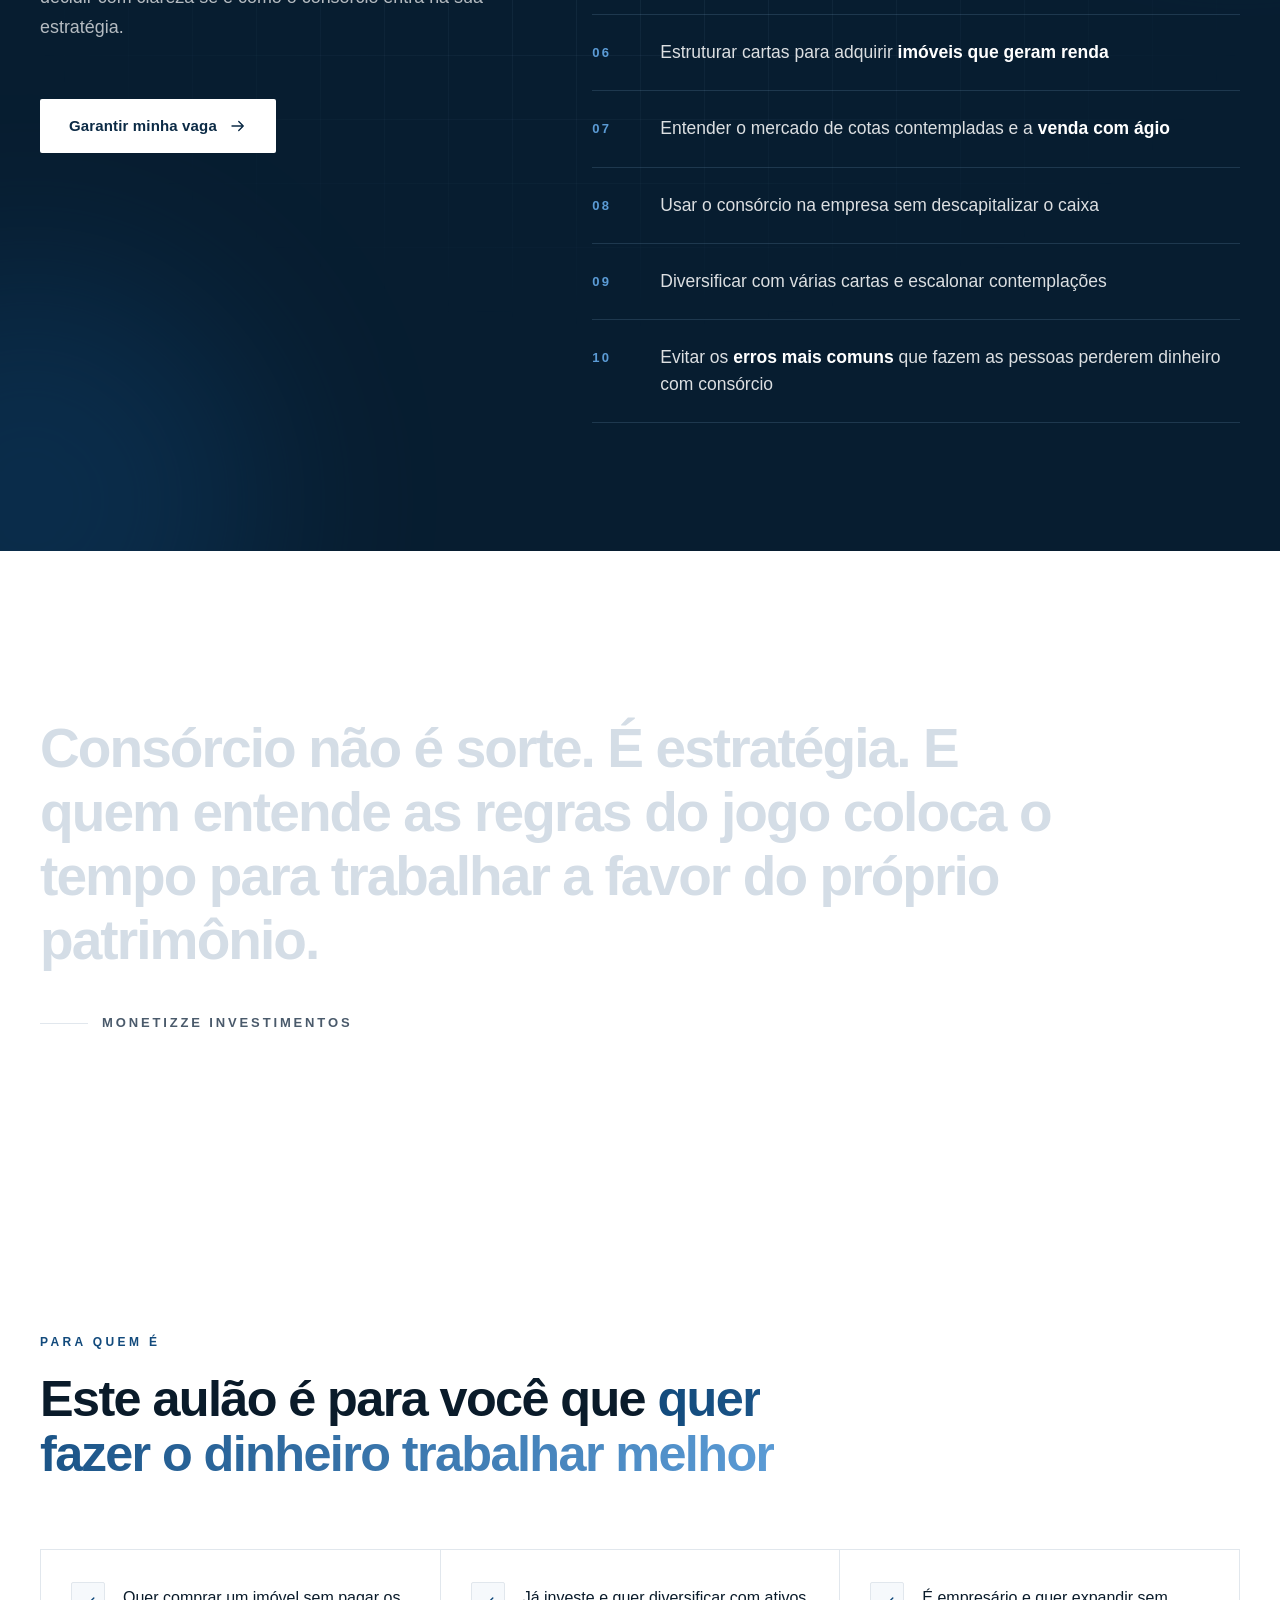
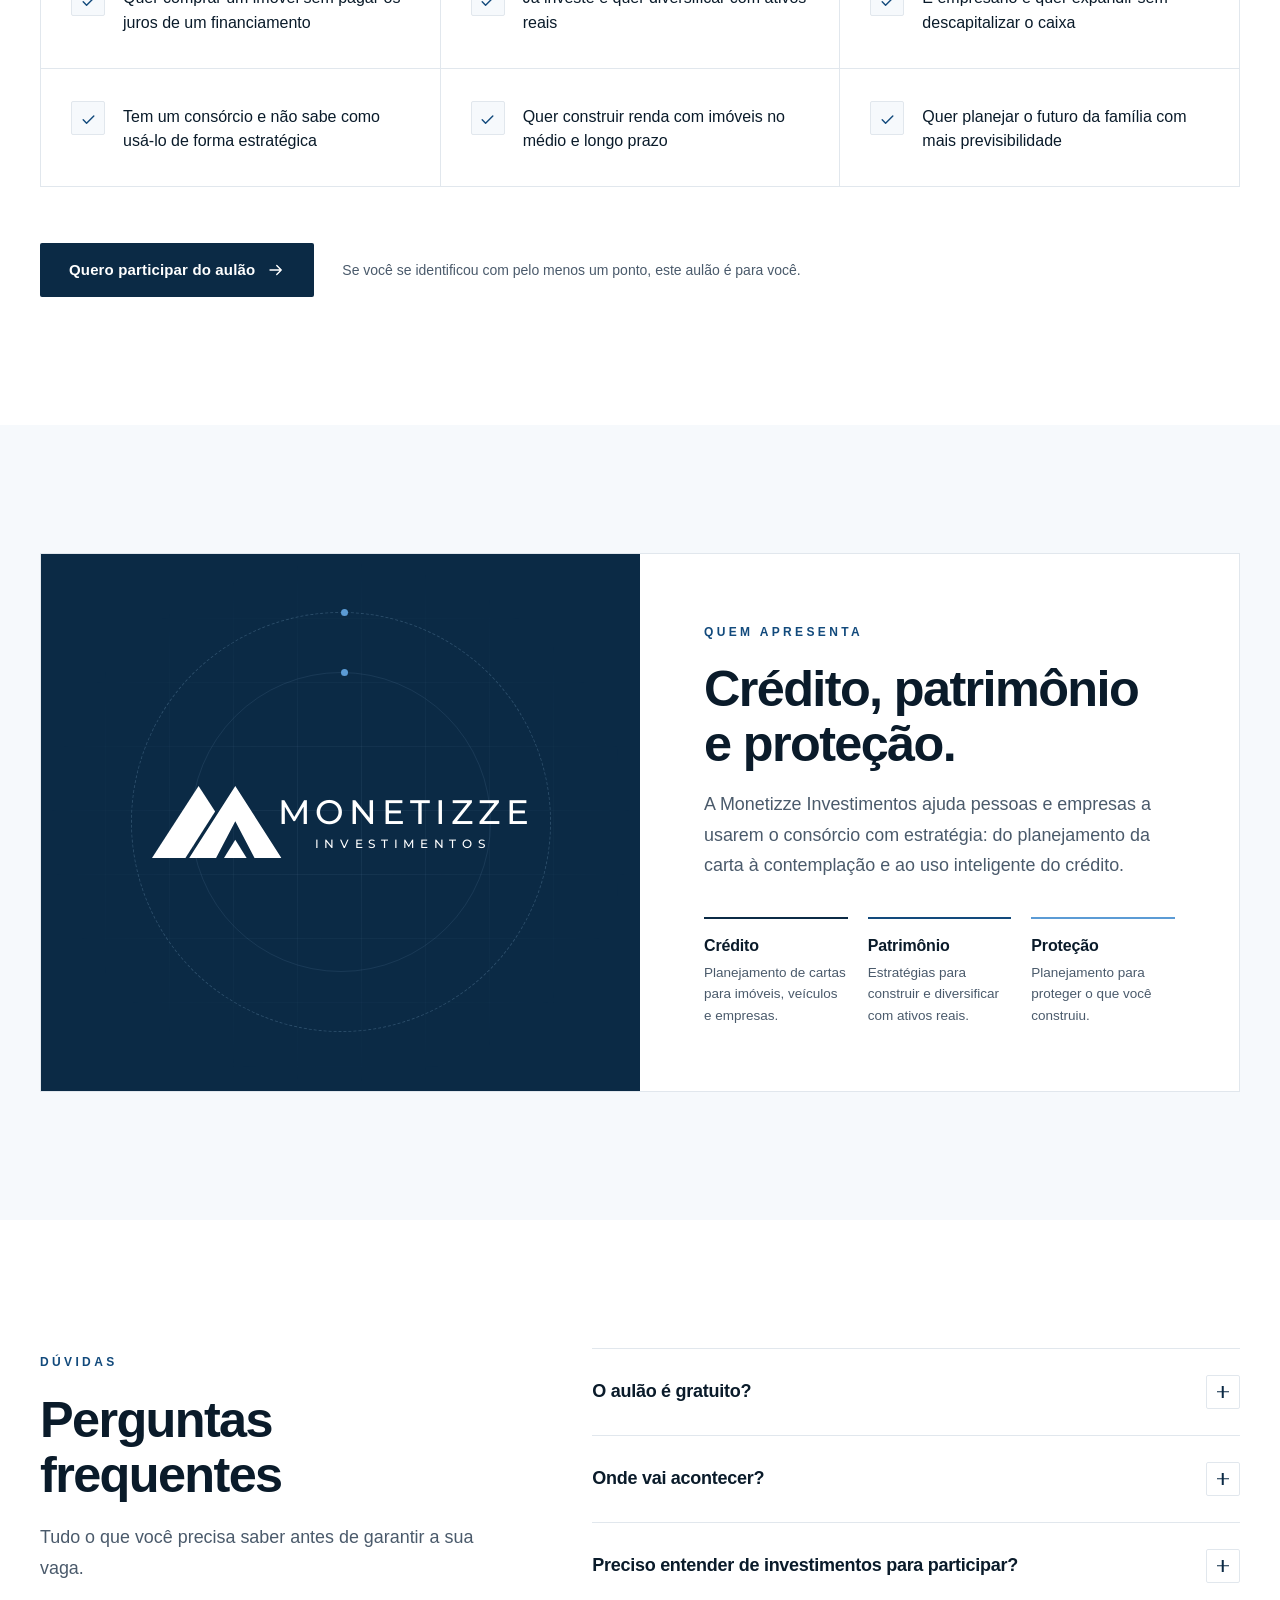
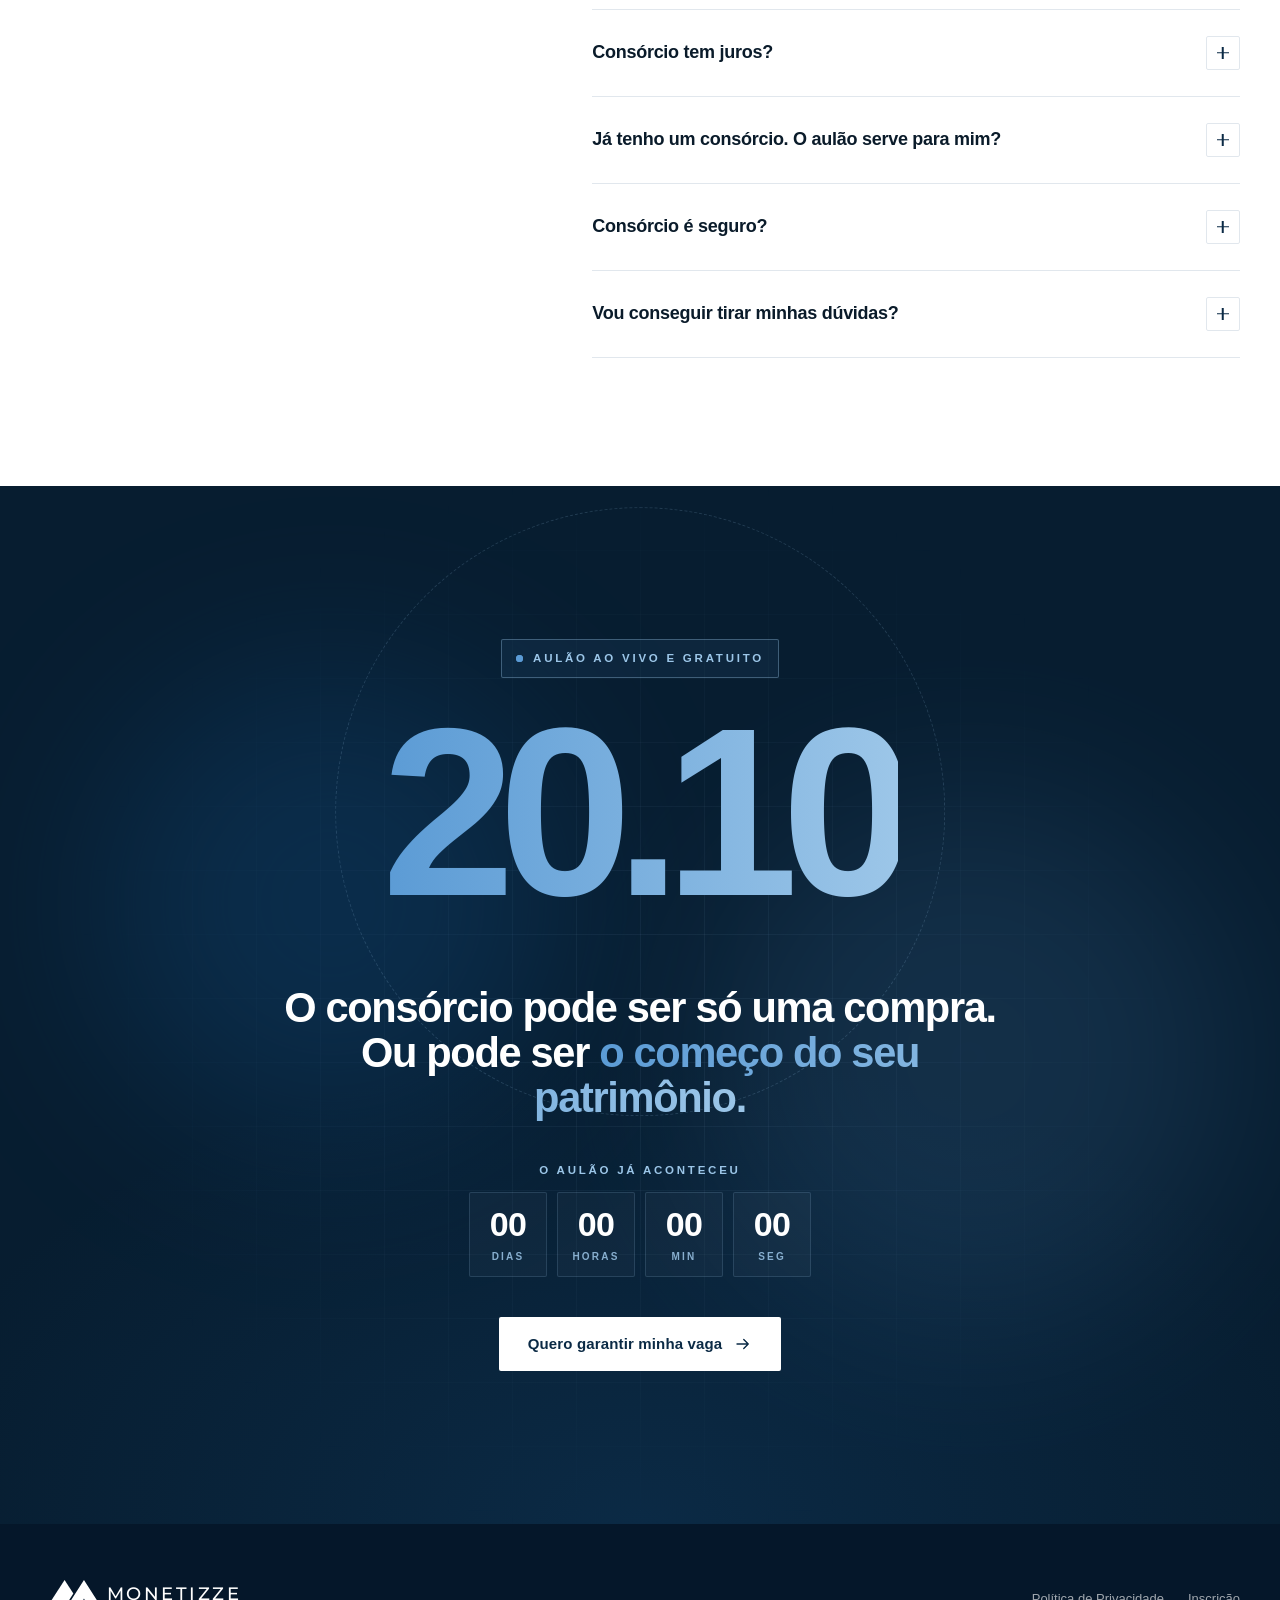
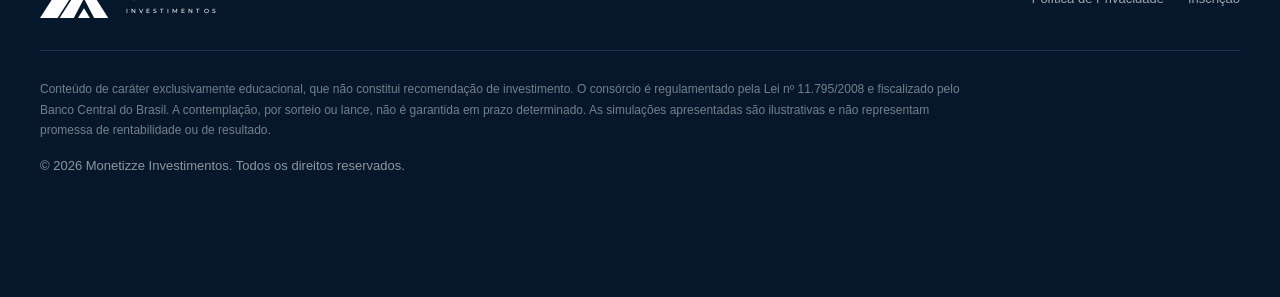
==== commit bc320370: "Trocar a fonte do aulão e do site para Arial Co-Authored-By: Claude Opus 5.5 <noreply@anthropic.com>" ====
--- a/index.html
+++ b/index.html
@@ -13,7 +13,7 @@
 
   <link rel="preconnect" href="https://fonts.googleapis.com">
   <link rel="preconnect" href="https://fonts.gstatic.com" crossorigin>
-  <link href="https://fonts.googleapis.com/css2?family=Montserrat:wght@500&family=Sora:wght@300;400;500;600;700;800&display=swap" rel="stylesheet">
+  <link href="https://fonts.googleapis.com/css2?family=Montserrat:wght@500&display=swap" rel="stylesheet">
 
   <script>document.documentElement.classList.add('js')</script>
 
@@ -52,7 +52,7 @@
     html { scroll-behavior: smooth; -webkit-text-size-adjust: 100%; }
     body {
       margin: 0;
-      font-family: 'Sora', system-ui, -apple-system, 'Segoe UI', sans-serif;
+      font-family: Arial, 'Helvetica Neue', Helvetica, sans-serif;
       font-size: 16px;
       line-height: 1.6;
       color: var(--texto);
@@ -388,6 +388,8 @@
     .form-card__head .label { margin-bottom: 10px; }
     .form-card__title { font-size: clamp(1.4rem, 2vw, 1.65rem); letter-spacing: -.03em; }
     .form-card__desc { margin-top: 8px; font-size: 14px; color: var(--texto-2); line-height: 1.6; }
+    .form-card__when { display: none; align-items: center; gap: 8px; margin-top: 10px; font-size: 13px; font-weight: 600; line-height: 1.4; color: var(--azul); }
+    .form-card__when svg { width: 16px; height: 16px; flex: none; }
 
     .field { position: relative; margin-bottom: 12px; }
     .field > label, .field > .field__label { display: block; margin-bottom: 7px; font-size: 13px; font-weight: 600; color: var(--texto); }
@@ -892,7 +894,8 @@
       .header__info { display: none; }
       .hero__inner { grid-template-columns: 1fr; }
       .hero__copy { max-width: 680px; }
-      .form-wrap { max-width: 560px; width: 100%; }
+      .form-wrap { max-width: 560px; width: 100%; order: -1; }
+      .form-card__when { display: flex; }
       .cost { grid-template-columns: 1fr; }
       .cost__aside { border-left: 0; border-top: 1px solid var(--borda); flex-direction: row; flex-wrap: wrap; }
       .cost__aside .stat { flex: 1 1 220px; }
@@ -965,8 +968,8 @@
     </symbol>
     <symbol id="logo" viewBox="0 0 525 100">
       <use href="#logo-mark" width="180" height="100"/>
-      <text x="175" y="53" font-family="Montserrat, Sora, sans-serif" font-weight="500" font-size="47.5" textLength="348" lengthAdjust="spacing">MONETIZZE</text>
-      <text x="226" y="86" font-family="Montserrat, Sora, sans-serif" font-weight="500" font-size="16.5" textLength="236" lengthAdjust="spacing">INVESTIMENTOS</text>
+      <text x="175" y="53" font-family="Montserrat, Arial, sans-serif" font-weight="500" font-size="47.5" textLength="348" lengthAdjust="spacing">MONETIZZE</text>
+      <text x="226" y="86" font-family="Montserrat, Arial, sans-serif" font-weight="500" font-size="16.5" textLength="236" lengthAdjust="spacing">INVESTIMENTOS</text>
     </symbol>
     <symbol id="i-tri" viewBox="0 0 11 10"><path d="M5.5 0L11 10H0z" fill="currentColor"/></symbol>
     <symbol id="i-arrow" viewBox="0 0 24 24"><path d="M4 12h15M13 6l6 6-6 6" fill="none" stroke="currentColor" stroke-width="1.8" stroke-linecap="round" stroke-linejoin="round"/></symbol>
@@ -1051,6 +1054,7 @@
               <span class="label">Inscrição gratuita</span>
               <h2 class="form-card__title">Garanta sua vaga no aulão</h2>
               <p class="form-card__desc">Preencha abaixo para receber o link de acesso por e-mail e WhatsApp.</p>
+              <p class="form-card__when"><svg><use href="#i-calendar"/></svg>Ter, 20.10 · 20h30 Brasília · 19h30 MT · online e gratuito</p>
             </div>
 
             <form id="lead-form" novalidate>
